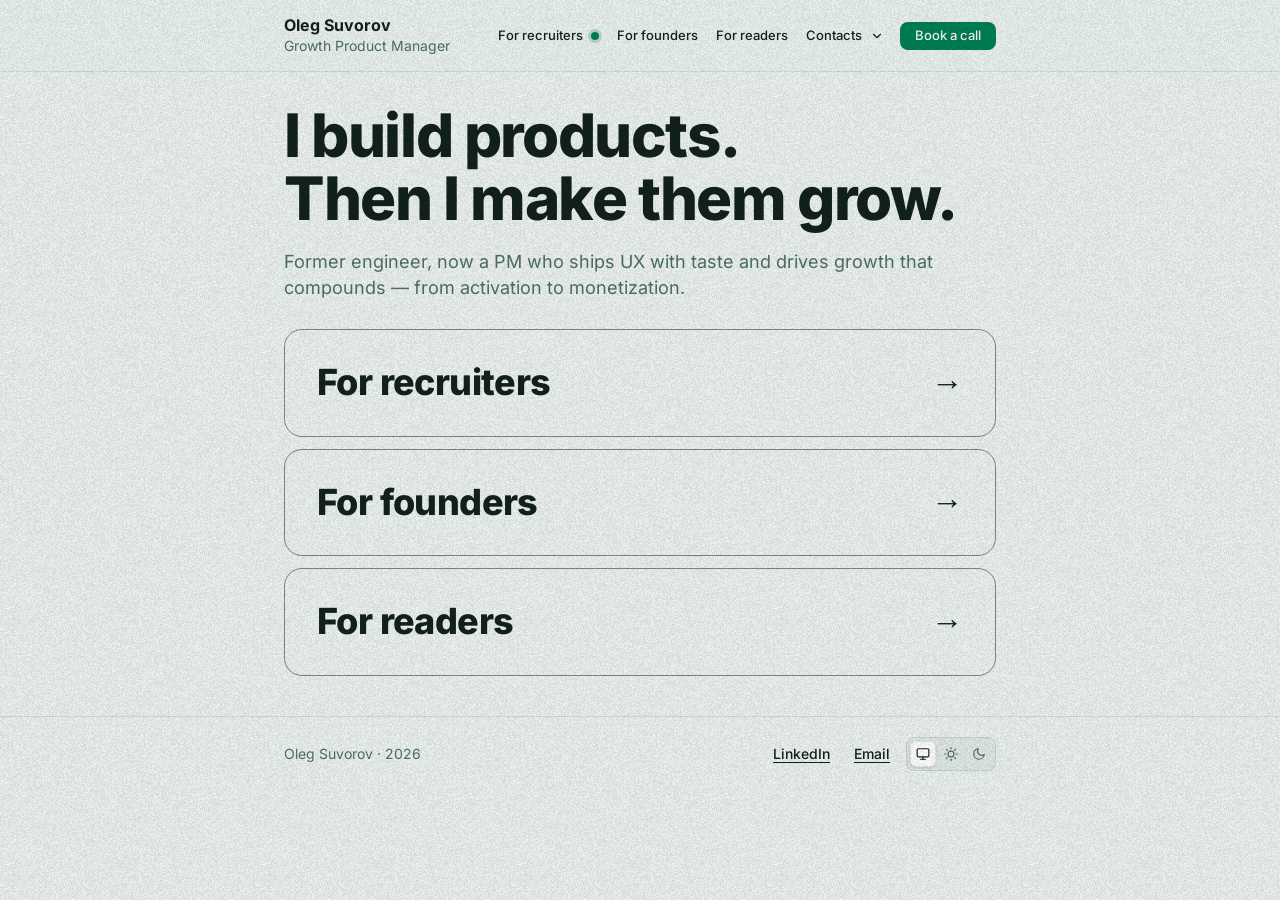
==== index.html @ 4c5d1bc9 "Fit the round 8 style back into the live site's narrow column Header, page, and footer share main's " ====
<!DOCTYPE html>
<html lang="en">

<head>
  <meta charset="UTF-8">
  <meta name="viewport" content="width=device-width, initial-scale=1.0">

  <script>
    (function () {
      try {
        var mode = localStorage.getItem('themeMode') || 'system';
        var light = window.matchMedia('(prefers-color-scheme: light)').matches;
        var resolved = mode === 'system' ? (light ? 'light' : 'dark') : mode;
        var index = mode === 'light' ? 1 : mode === 'dark' ? 2 : 0;
        document.documentElement.setAttribute('data-theme', resolved);
        document.documentElement.style.setProperty('--switch-x', (index * 28) + 'px');
      } catch (e) {}
    })();
  </script>
  <link rel="icon" href="/favicon.ico" sizes="16x16 32x32 48x48">
  <link rel="apple-touch-icon" href="/apple-touch-icon.png">
  <meta name="description"
    content="Oleg Suvorov — Growth Product Manager. I build products, then I make them grow — UX with taste and growth systems that compound, specializing in activation.">
  <title>Oleg Suvorov — Growth Product Manager</title>
  <meta property="og:title" content="Oleg Suvorov — Growth Product Manager">
  <meta property="og:description" content="I build products. Then I make them grow. UX with taste and growth systems that compound — specializing in activation.">
  <meta property="og:type" content="article">
  <meta property="og:url" content="https://suvorav.com/">
  <link rel="canonical" href="https://suvorav.com/">
  <meta name="twitter:card" content="summary">
  <link rel="stylesheet" href="/styles.css?v=round8-column">
  <style>
    .theme-switcher {
      display: inline-flex;
      align-items: center;
      background: var(--muted);
      border: 1px solid var(--border);
      border-radius: var(--radius);
      padding: 3px;
      gap: 2px;
      position: relative;
    }

    .theme-indicator {
      position: absolute;
      width: 26px;
      height: 26px;
      border-radius: calc(var(--radius) - 2px);
      background: var(--background);
      border: 1px solid var(--border);
      box-shadow: 0 1px 3px rgba(0, 0, 0, 0.15);
      transition: transform 0.2s cubic-bezier(0.4, 0, 0.2, 1);
      pointer-events: none;
      left: 3px;
    }

    .theme-btn {
      background: none;
      border: none;
      cursor: pointer;
      padding: 0;
      width: 26px;
      height: 26px;
      border-radius: calc(var(--radius) - 2px);
      color: var(--muted-fg);
      display: flex;
      align-items: center;
      justify-content: center;
      transition: color 0.15s;
      position: relative;
      z-index: 1;
    }

    .theme-btn svg {
      width: 13px;
      height: 13px;
      display: block;
    }

    .theme-btn:hover,
    .theme-btn.active {
      color: var(--foreground);
    }

    /* ── Case header ── */
    .case-header {
      padding: 56px 0 8px;
    }

    .back-link {
      display: inline-flex;
      align-items: center;
      gap: 6px;
      font-size: 13px;
      font-weight: 500;
      color: var(--muted-fg);
      text-decoration: none;
      margin-bottom: 32px;
      transition: color 0.15s;
    }

    .back-link:hover {
      color: var(--foreground);
    }

    .back-link svg {
      width: 14px;
      height: 14px;
    }

    .case-company-chip {
      font-size: 11px;
      font-weight: 600;
      letter-spacing: 0.08em;
      text-transform: uppercase;
      color: var(--accent-color);
      margin-bottom: 16px;
    }

    .case-title {
      font-size: 42px;
      font-weight: 600;
      letter-spacing: -0.03em;
      line-height: 1.05;
      margin-bottom: 20px;
    }

    .case-summary {
      font-size: 16px;
      line-height: 1.75;
      color: var(--foreground);
    }

    .case-tags {
      display: flex;
      gap: 6px;
      flex-wrap: wrap;
    }

    .tag {
      display: inline-flex;
      align-items: center;
      font-size: 11px;
      font-weight: 500;
      color: var(--muted-fg);
      background: var(--muted);
      border: 1px solid var(--border);
      padding: 2px 8px;
      border-radius: 4px;
      white-space: nowrap;
    }

    /* ── Case body ── */
    .case-body {
      padding: 0 0 80px;
    }

    .case-section {
      padding: 16px 0;
    }

    .section-label {
      font-size: 11px;
      font-weight: 600;
      letter-spacing: 0.1em;
      text-transform: uppercase;
      color: var(--muted-fg);
      margin-bottom: 20px;
    }

    .case-section h2 {
      font-size: 22px;
      font-weight: 600;
      letter-spacing: -0.02em;
      line-height: 1.3;
      margin-bottom: 16px;
    }

    .case-section p {
      font-size: 16px;
      line-height: 1.75;
      color: var(--foreground);
      margin-bottom: 16px;
    }

    .case-section ul,
    .case-section ol {
      margin: 0 0 16px;
      padding-left: 20px;
    }

    .case-section li {
      font-size: 16px;
      line-height: 1.75;
      color: var(--foreground);
      margin-bottom: 8px;
    }

    .case-section li > ul,
    .case-section li > ol {
      margin: 8px 0 0;
    }

    .case-section p:last-child {
      margin-bottom: 0;
    }

    .case-section p strong {
      color: var(--foreground);
      font-weight: 500;
    }

    .case-section code {
      font-family: ui-monospace, SFMono-Regular, Menlo, monospace;
      font-size: 0.86em;
      background: var(--muted);
      border: 1px solid var(--border);
      border-radius: 4px;
      padding: 1px 5px;
    }

    .callout {
      background: var(--muted);
      border-left: 3px solid var(--accent-color);
      border-radius: 0 var(--radius) var(--radius) 0;
      padding: 16px 20px;
      margin: 24px 0;
      font-size: 15px;
      line-height: 1.65;
      color: var(--foreground);
    }

    .visual-block {
      background: var(--muted);
      border: 1px solid var(--border);
      border-radius: calc(var(--radius) + 4px);
      display: flex;
      align-items: center;
      justify-content: center;
      margin: 28px 0;
      min-height: 220px;
      font-size: 13px;
      color: var(--muted-fg);
      overflow: hidden;
    }

    .visual-block img,
    .visual-block video {
      width: 100%;
      height: auto;
      display: block;
      border-radius: inherit;
    }

    /* Keep captions high-contrast in both page themes. */
    .visual-block video::cue {
      background-color: #000000 !important;
      background-image: linear-gradient(#000000, #000000) !important;
      color: #FFFFFF;
      text-shadow: none;
    }

    /* ── Before/after static comparison ── */
    .compare-static {
      display: grid;
      grid-template-columns: 1fr 1fr;
      gap: 12px;
      margin: 28px 0;
    }

    .compare-static-col {
      display: flex;
      flex-direction: column;
      gap: 8px;
    }

    .compare-label {
      font-size: 11px;
      font-weight: 600;
      letter-spacing: 0.08em;
      text-transform: uppercase;
      color: var(--muted-fg);
    }

    .compare-static-col img {
      width: 100%;
      height: auto;
      display: block;
      border-radius: calc(var(--radius) + 2px);
      border: 1px solid var(--border);
    }

    /* ── Move label — sub-label under a section, styled like .section-label ── */
    .move-label {
      font-size: 11px;
      font-weight: 600;
      letter-spacing: 0.1em;
      text-transform: uppercase;
      color: var(--muted-fg);
      margin-bottom: 16px;
      margin-top: 40px;
    }

    footer {
      padding: 20px 0;
      border-top: 1px solid var(--border);
    }

    footer .container {
      display: flex;
      justify-content: space-between;
      align-items: center;
    }

    .footer-name {
      font-size: 13px;
      color: var(--muted-fg);
    }

    .footer-links {
      display: flex;
      align-items: center;
      gap: 4px;
    }

    .footer-links a {
      font-size: 13px;
      color: var(--muted-fg);
      text-decoration: none;
      height: 28px;
      padding: 0 8px;
      border-radius: calc(var(--radius) - 2px);
      display: inline-flex;
      align-items: center;
      transition: background 0.15s, color 0.15s;
    }

    .footer-links a:hover {
      background: var(--accent);
      color: var(--accent-fg);
    }

    /* ── TOC sidebar ── */
    .toc {
      position: fixed;
      top: 50%;
      transform: translateY(-50%);
      right: calc(50% + 380px + 32px);
      width: 148px;
      display: flex;
      flex-direction: column;
      gap: 0;
    }

    .toc-item {
      font-size: 12px;
      font-weight: 500;
      color: var(--muted-fg);
      text-decoration: none;
      padding: 7px 12px;
      border-left: 2px solid var(--border);
      transition: color 0.2s, border-color 0.2s;
      letter-spacing: 0.02em;
      line-height: 1.3;
    }

    .toc-item:hover {
      color: var(--foreground);
    }

    .toc-item.active {
      color: var(--foreground);
      border-left-color: var(--foreground);
    }

    @media (max-width: 1200px) {
      .toc {
        display: none;
      }
    }

    html {
      scroll-behavior: smooth;
      scroll-padding-top: 88px;
    }

    /* nested TOC sub-item (Part 1–5 under Approach) */
    .toc-sub {
      padding-left: 24px;
      font-size: 11px;
    }

    @media (max-width: 640px) {
      .case-title {
        font-size: 30px;
      }

      .compare-static {
        grid-template-columns: 1fr;
      }
    }

    /* ── Lightbox ── */
    #lightbox {
      position: fixed;
      inset: 0;
      background: rgba(0, 0, 0, 0.88);
      display: flex;
      align-items: center;
      justify-content: center;
      z-index: 1000;
      opacity: 0;
      pointer-events: none;
      transition: opacity 0.2s;
      cursor: zoom-out;
    }

    #lightbox.open {
      opacity: 1;
      pointer-events: all;
    }

    #lightbox img {
      max-width: 95vw;
      max-height: 95vh;
      object-fit: contain;
      border-radius: var(--radius);
      box-shadow: 0 24px 80px rgba(0, 0, 0, 0.6);
    }

    .visual-block img,
    .compare-static-col img {
      cursor: zoom-in;
    }

    .fw-table { width: 100%; border-collapse: collapse; margin: 20px 0; font-size: 14px; line-height: 1.6; }
    .fw-table th, .fw-table td { text-align: left; vertical-align: top; padding: 10px 12px; border-bottom: 1px solid var(--border); }
    .fw-table th { font-size: 11px; font-weight: 600; letter-spacing: 0.08em; text-transform: uppercase; color: var(--muted-fg); }
    .fw-table td:first-child { font-weight: 600; white-space: nowrap; }
    /* ── Articles list ── */
    .article-list { list-style: none; margin: 8px 0 0; padding: 0; border-top: 1px solid var(--border); }
    .article-list li { border-bottom: 1px solid var(--border); }
    .article-list a { display: block; padding: 28px 0; text-decoration: none; color: var(--foreground); }
    .article-list h2 { font-size: 24px; font-weight: 600; letter-spacing: -0.02em; line-height: 1.25; margin: 0 0 8px; }
    .article-list p { font-size: 16px; line-height: 1.6; color: var(--muted-fg); margin: 0; }
    .article-list a:hover h2 { text-decoration: underline; text-underline-offset: 4px; }
  </style>
</head>

<body>

  <header class="site-header">
    <div class="site-header-inner">
      <a href="/" class="nav-brand">
        <span class="nav-name">Oleg Suvorov</span>
        <span class="nav-sub">Growth Product Manager</span>
      </a>
      <div class="header-actions">
        <nav class="site-nav" id="site-nav" aria-label="Primary">
          <ul class="nav-links">
          <li class="nav-recruiters"><a href="/for-recruiters/">For recruiters<span class="status-dot"><span class="status-tooltip">Open to Job Opportunities</span></span></a></li>
          <li><a href="/for-founders/">For founders</a></li>
          <li><a href="/articles/">For readers</a></li>
        <li class="nav-contact">
          <button class="nav-contact-trigger" type="button" aria-expanded="false" aria-haspopup="true">
            Contacts
            <svg class="chevron" viewBox="0 0 24 24" fill="none" stroke="currentColor" stroke-width="2" stroke-linecap="round" stroke-linejoin="round" aria-hidden="true">
              <polyline points="6 9 12 15 18 9" />
            </svg>
          </button>
          <div class="nav-contact-menu">
            <button class="copy-email" data-email="olegsuvorav@gmail.com" aria-label="Copy email address">
              <span class="copy-email-label">Copy olegsuvorav@gmail.com</span>
              <svg class="copy-icon" viewBox="0 0 24 24" fill="none" stroke="currentColor" stroke-width="2" stroke-linecap="round" stroke-linejoin="round" aria-hidden="true">
                <rect x="9" y="9" width="13" height="13" rx="2" ry="2" />
                <path d="M5 15H4a2 2 0 0 1-2-2V4a2 2 0 0 1 2-2h9a2 2 0 0 1 2 2v1" />
              </svg>
              <svg class="check-icon" viewBox="0 0 24 24" fill="none" stroke="currentColor" stroke-width="2.5" stroke-linecap="round" stroke-linejoin="round" aria-hidden="true">
                <polyline points="20 6 9 17 4 12" />
              </svg>
            </button>
            <a href="https://linkedin.com/in/ohsuvorav" target="_blank" rel="noopener">
              Open LinkedIn profile
              <svg viewBox="0 0 24 24" fill="none" stroke="currentColor" stroke-width="2" stroke-linecap="round" stroke-linejoin="round" aria-hidden="true">
                <line x1="7" y1="17" x2="17" y2="7" />
                <polyline points="7 7 17 7 17 17" />
              </svg>
            </a>
          </div>
        </li>
          </ul>
        </nav>
        <a href="https://calendar.notion.so/meet/ohsuvorav/product-growth" class="nav-cta" target="_blank" rel="noopener">Book a call</a>
        <button class="nav-burger" type="button" aria-label="Menu" aria-expanded="false" aria-controls="site-nav">Menu</button>
      </div>
    </div>
  </header>

  <main class="home">
    <div class="home-inner">
      <h1>I build products.<br>Then I make them grow.</h1>
      <p class="hero-bio">Former engineer, now a PM who ships UX with taste and drives growth that compounds — from activation to monetization.</p>
      <div class="cards">
        <a class="card" href="/for-recruiters/">
          <span class="title">For recruiters</span>
          <span class="arrow" aria-hidden="true">→</span>
        </a>
        <a class="card" href="/for-founders/">
          <span class="title">For founders</span>
          <span class="arrow" aria-hidden="true">→</span>
        </a>
        <a class="card" href="/articles/">
          <span class="title">For readers</span>
          <span class="arrow" aria-hidden="true">→</span>
        </a>
      </div>
    </div>
  </main>

  <div id="lightbox">
    <img id="lightbox-img" src="" alt="">
  </div>

  <footer>
    <div class="container">
      <span class="footer-name">Oleg Suvorov · 2026</span>
      <div class="footer-links">
        <a href="https://linkedin.com/in/ohsuvorav">LinkedIn</a>
        <a href="mailto:olegsuvorav@gmail.com">Email</a>
        <div class="theme-switcher">
          <span class="theme-indicator" id="themeIndicator"></span>
          <button class="theme-btn" data-mode="system" aria-label="System theme">
            <svg viewBox="0 0 24 24" fill="none" stroke="currentColor" stroke-width="2" stroke-linecap="round"
              stroke-linejoin="round">
              <rect x="2" y="3" width="20" height="14" rx="2" />
              <line x1="8" y1="21" x2="16" y2="21" />
              <line x1="12" y1="17" x2="12" y2="21" />
            </svg>
          </button>
          <button class="theme-btn" data-mode="light" aria-label="Light theme">
            <svg viewBox="0 0 24 24" fill="none" stroke="currentColor" stroke-width="2" stroke-linecap="round"
              stroke-linejoin="round">
              <circle cx="12" cy="12" r="5" />
              <line x1="12" y1="1" x2="12" y2="3" />
              <line x1="12" y1="21" x2="12" y2="23" />
              <line x1="4.22" y1="4.22" x2="5.64" y2="5.64" />
              <line x1="18.36" y1="18.36" x2="19.78" y2="19.78" />
              <line x1="1" y1="12" x2="3" y2="12" />
              <line x1="21" y1="12" x2="23" y2="12" />
              <line x1="4.22" y1="19.78" x2="5.64" y2="18.36" />
              <line x1="18.36" y1="5.64" x2="19.78" y2="4.22" />
            </svg>
          </button>
          <button class="theme-btn" data-mode="dark" aria-label="Dark theme">
            <svg viewBox="0 0 24 24" fill="none" stroke="currentColor" stroke-width="2" stroke-linecap="round"
              stroke-linejoin="round">
              <path d="M21 12.79A9 9 0 1 1 11.21 3 7 7 0 0 0 21 12.79z" />
            </svg>
          </button>
        </div>
      </div>
    </div>
  </footer>

  <div id="cv-modal" class="cv-modal" aria-hidden="true">
    <div class="cv-modal-box" role="dialog" aria-modal="true" aria-labelledby="cv-modal-title">
      <button type="button" class="cv-modal-close" aria-label="Close">&times;</button>
      <h2 id="cv-modal-title">Download CV</h2>
      <p class="cv-modal-sub" id="cv-modal-sub">Work email only — filters out gmail/outlook/etc.</p>
      <form id="cv-modal-form">
        <input type="email" id="cv-modal-email" placeholder="you@company.com" required autocomplete="email">
        <button type="submit" class="cv-modal-submit" id="cv-modal-send-btn" disabled>Send code</button>
      </form>
      <form id="cv-modal-code-form" hidden>
        <input type="text" id="cv-modal-code" placeholder="6-digit code" inputmode="numeric" pattern="[0-9]*" maxlength="6" autocomplete="one-time-code" required>
        <button type="submit" class="cv-modal-submit" id="cv-modal-verify-btn" disabled>Verify & Download</button>
        <div class="cv-modal-code-actions">
          <button type="button" class="cv-modal-link" id="cv-modal-resend">Resend code</button>
          <button type="button" class="cv-modal-link" id="cv-modal-edit-email">Use a different email</button>
        </div>
      </form>
      <p class="cv-modal-error" id="cv-modal-error" hidden></p>
      <p class="cv-modal-success" id="cv-modal-success" hidden>Thanks — your download should start automatically.</p>
    </div>
  </div>

  <script src="/site.js?v=round8-column"></script>
  <script>
    // TOC scroll highlight
    const tocItems = document.querySelectorAll('.toc-item');
    const sections = document.querySelectorAll('.case-section[id], .move-label[id]');

    const tocObserver = new IntersectionObserver((entries) => {
      entries.forEach(entry => {
        if (entry.isIntersecting) {
          tocItems.forEach(item => {
            item.classList.toggle('active', item.getAttribute('href') === `#${entry.target.id}`);
          });
        }
      });
    }, { rootMargin: '-20% 0px -60% 0px' });

    sections.forEach(s => tocObserver.observe(s));

    // Lightbox
    const lightbox = document.getElementById('lightbox');
    const lightboxImg = document.getElementById('lightbox-img');

    document.querySelectorAll('.visual-block img, .compare-static-col img').forEach(img => {
      img.addEventListener('click', () => {
        lightboxImg.src = img.src;
        lightboxImg.alt = img.alt;
        lightbox.classList.add('open');
      });
    });

    lightbox.addEventListener('click', () => lightbox.classList.remove('open'));
    document.addEventListener('keydown', e => {
      if (e.key === 'Escape') lightbox.classList.remove('open');
    });
  </script>

</body>

</html>
---- styles.css ----
/* Round 8 brand. Inter from @fontsource-variable/inter, Geist Mono from the geist package. */
@font-face {
  font-family: Inter;
  font-style: normal;
  font-weight: 100 900;
  font-display: swap;
  src: url("/fonts/inter-latin-ext-wght-normal.woff2") format("woff2");
  unicode-range: U+0100-02BA, U+02BD-02C5, U+02C7-02CC, U+02CE-02D7, U+02DD-02FF, U+0304, U+0308, U+0329, U+1D00-1DBF, U+1E00-1E9F, U+1EF2-1EFF, U+2020, U+20A0-20AB, U+20AD-20C0, U+2113, U+2C60-2C7F, U+A720-A7FF;
}

@font-face {
  font-family: Inter;
  font-style: normal;
  font-weight: 100 900;
  font-display: swap;
  src: url("/fonts/inter-latin-wght-normal.woff2") format("woff2");
  unicode-range: U+0000-00FF, U+0131, U+0152-0153, U+02BB-02BC, U+02C6, U+02DA, U+02DC, U+0304, U+0308, U+0329, U+2000-206F, U+20AC, U+2122, U+2191, U+2193, U+2212, U+2215, U+FEFF, U+FFFD;
}

@font-face {
  font-family: "Geist Mono";
  font-style: normal;
  font-weight: 100 900;
  font-display: swap;
  src: url("/fonts/GeistMono-Variable.woff2") format("woff2");
}

:root {
  color-scheme: light;
  --ink: #12211C;
  --paper: #ECF3F1;
  --paper2: #F7FAF9;
  --green: #008055;
  --green-text: #007A50;
  --deep: #154736;
  --mint: #4CBF95;
  --off: #F5F8F7;
  --muted-brand: #4E7064;
  --background: var(--paper);
  --foreground: var(--ink);
  --muted: var(--paper2);
  --muted-fg: var(--muted-brand);
  --border: rgba(18, 33, 28, .10);
  --input: rgba(18, 33, 28, .28);
  --primary: var(--green);
  --primary-fg: var(--off);
  --accent: #F0F5F3;
  --accent-fg: var(--ink);
  --accent-color: var(--green-text);
  /* Same small corner radius as the live site (0.5rem). Buttons stay rectangular. */
  --radius: 0.5rem;
  --column: 760px;
  --focus: var(--green-text);
  --hair: rgba(18, 33, 28, .10);
  --nav-bg: rgba(236, 243, 241, .86);
  --nav-solid: #ECF3F1;
  --footer-fg: var(--muted-brand);
  --link: var(--ink);
  --card-border: rgba(18, 33, 28, .50);
  --card-fill: #154736;
  --card-fill-fg: #ECF3F1;
  --card-shadow: 0 16px 36px rgba(18, 33, 28, .16);
  --grain-mode: multiply;
  --grain-opacity: .11;
  --dropdown-bg: #FFFFFF;
  --dropdown-border: rgba(18, 33, 28, .12);
  --dropdown-hover: #F0F5F3;
  --dropdown-fg: var(--ink);
  --dropdown-muted: var(--muted-brand);
  --switch-track: #E0EAE6;
  --switch-thumb: #FFFFFF;
  --switch-icon: var(--muted-brand);
  --switch-icon-on: var(--ink);
  --menu-border: rgba(18, 33, 28, .50);
  --cta-lip: #154736;
}

[data-theme="dark"] {
  color-scheme: dark;
  --background: var(--ink);
  --foreground: var(--paper);
  --muted: #1C332C;
  --muted-fg: #C0C9C6;
  --border: rgba(236, 243, 241, .10);
  --input: rgba(236, 243, 241, .28);
  --primary: var(--mint);
  --primary-fg: var(--ink);
  --accent: #243832;
  --accent-fg: var(--paper);
  --accent-color: var(--mint);
  --focus: var(--mint);
  --hair: rgba(236, 243, 241, .10);
  --nav-bg: rgba(18, 33, 28, .86);
  --nav-solid: #12211C;
  --footer-fg: #C0C9C6;
  --link: var(--paper);
  --card-border: rgba(236, 243, 241, .45);
  --card-fill: #243832;
  --card-fill-fg: #ECF3F1;
  --card-shadow: 0 16px 36px rgba(0, 0, 0, .45);
  --grain-mode: overlay;
  --grain-opacity: .18;
  --dropdown-bg: #1C332C;
  --dropdown-border: rgba(236, 243, 241, .12);
  --dropdown-hover: #243832;
  --dropdown-fg: var(--paper);
  --dropdown-muted: #C0C9C6;
  --switch-track: #1C332C;
  --switch-thumb: #243832;
  --switch-icon: #C0C9C6;
  --switch-icon-on: var(--paper);
  --menu-border: rgba(236, 243, 241, .45);
  --cta-lip: #2E7A5C;
}

* {
  margin: 0;
  padding: 0;
  box-sizing: border-box;
}

html,
body {
  background: var(--background);
  color: var(--foreground);
}

body {
  font-family: Inter, sans-serif;
  -webkit-font-smoothing: antialiased;
  line-height: 1.6;
  min-height: 0;
  display: flex;
  flex-direction: column;
}

/* Footer follows the content. Short pages do not stretch a gap under the hero. */
main {
  flex: 0 0 auto;
}

body::before {
  content: "";
  position: fixed;
  inset: 0;
  pointer-events: none;
  z-index: 300;
  background-image: url("/img/grain.png");
  background-repeat: repeat;
  opacity: var(--grain-opacity);
  mix-blend-mode: var(--grain-mode);
}

a {
  color: inherit;
}

button {
  font: inherit;
  color: inherit;
  background: none;
  border: 0;
  cursor: pointer;
}

:focus-visible {
  outline: 2px solid var(--focus);
  outline-offset: 3px;
}

::selection {
  background: rgba(0, 128, 85, .22);
  color: var(--foreground);
}

[data-theme="dark"] ::selection {
  background: rgba(76, 191, 149, .28);
}

/* One centered column — the same 760px measure as the live site — for header, page, and footer. */
.container {
  max-width: var(--column);
  margin: 0 auto;
  padding: 0 24px;
}

/* ── Header ── */
.site-header {
  position: sticky;
  top: 0;
  z-index: 100;
  border-bottom: 1px solid var(--hair);
  background: var(--nav-bg);
  backdrop-filter: saturate(160%) blur(10px);
  -webkit-backdrop-filter: saturate(160%) blur(10px);
}

.site-header-inner,
.home-inner {
  width: 100%;
  max-width: var(--column);
  margin: 0 auto;
  padding-left: 24px;
  padding-right: 24px;
}

.site-header-inner {
  padding-top: 16px;
  padding-bottom: 16px;
}

.site-header-inner {
  display: flex;
  align-items: center;
  justify-content: space-between;
  gap: 16px;
}

.nav-brand {
  text-decoration: none;
  display: flex;
  flex-direction: column;
  gap: 2px;
  flex-shrink: 0;
}

.nav-name {
  display: block;
  font-size: 16px;
  font-weight: 700;
  line-height: 1.2;
  color: var(--foreground);
}

.nav-sub {
  display: block;
  font-size: 14px;
  font-weight: 400;
  line-height: 1.3;
  color: var(--muted-fg);
  white-space: nowrap;
}

.header-actions {
  display: flex;
  align-items: center;
  gap: 8px;
}

.site-nav {
  display: block;
}

.nav-links {
  display: flex;
  align-items: center;
  gap: 2px;
  list-style: none;
}

.nav-links a,
.nav-contact-trigger {
  font-size: 13px;
  font-weight: 500;
  color: var(--foreground);
  text-decoration: none;
  height: 28px;
  padding: 0 8px;
  border-radius: calc(var(--radius) - 2px);
  display: inline-flex;
  align-items: center;
  gap: 8px;
  white-space: nowrap;
  background: transparent;
  border: 0;
  cursor: pointer;
  font-family: inherit;
  line-height: 1.2;
}

.nav-links a:hover,
.nav-contact-trigger:hover,
.nav-contact.open .nav-contact-trigger {
  background: var(--dropdown-hover);
}

.status-dot {
  position: relative;
  width: 8px;
  height: 8px;
  border-radius: 50%;
  background: var(--green);
  box-shadow: 0 0 0 3px rgba(0, 128, 85, .22);
  flex: none;
}

[data-theme="dark"] .status-dot {
  background: var(--mint);
  box-shadow: 0 0 0 3px rgba(76, 191, 149, .22);
}

.status-tooltip {
  position: absolute;
  left: 50%;
  top: calc(100% + 12px);
  transform: translateX(-50%);
  background: var(--foreground);
  color: var(--background);
  font-size: 11px;
  font-weight: 500;
  white-space: nowrap;
  padding: 4px 8px;
  border-radius: 6px;
  pointer-events: none;
  opacity: 0;
  transition: opacity .15s;
  z-index: 5;
}

.nav-recruiters a:hover .status-tooltip,
.status-dot:hover .status-tooltip,
.status-dot.active .status-tooltip {
  opacity: 1;
}

.nav-contact {
  position: relative;
}

.nav-contact-trigger .chevron {
  width: 14px;
  height: 14px;
  display: block;
  transition: transform .15s;
}

.nav-contact.open .nav-contact-trigger .chevron {
  transform: rotate(180deg);
}

.nav-contact-menu {
  position: absolute;
  top: calc(100% + 6px);
  right: 0;
  min-width: 280px;
  background: var(--dropdown-bg);
  border: 1px solid var(--dropdown-border);
  border-radius: 12px;
  box-shadow: 0 8px 24px rgba(18, 33, 28, .12);
  padding: 6px;
  display: none;
  flex-direction: column;
  gap: 2px;
  z-index: 400;
}

[data-theme="dark"] .nav-contact-menu {
  box-shadow: 0 8px 24px rgba(0, 0, 0, .4);
}

.nav-contact.open .nav-contact-menu {
  display: flex;
}

.nav-contact-menu a,
.nav-contact-menu .copy-email {
  font-family: inherit;
  font-size: 14px;
  font-weight: 500;
  color: var(--dropdown-fg);
  background: transparent;
  border: 0;
  text-align: left;
  text-decoration: none;
  cursor: pointer;
  height: auto;
  padding: 10px 12px;
  border-radius: 8px;
  display: flex;
  align-items: center;
  justify-content: space-between;
  gap: 12px;
  width: 100%;
  white-space: normal;
}

.nav-contact-menu a:hover,
.nav-contact-menu .copy-email:hover {
  background: var(--dropdown-hover);
}

.nav-contact-menu svg {
  width: 15px;
  height: 15px;
  flex-shrink: 0;
  color: var(--dropdown-muted);
}

.copy-email .check-icon {
  display: none;
}

.copy-email.copied .copy-icon {
  display: none;
}

.copy-email.copied .check-icon {
  display: block;
  color: var(--accent-color);
}

.copy-email.copied .copy-email-label {
  color: var(--accent-color);
}

.nav-cta {
  display: inline-flex;
  align-items: center;
  justify-content: center;
  background: var(--primary);
  color: var(--primary-fg);
  height: 28px;
  padding: 0 14px;
  border-radius: var(--radius);
  border: 1px solid transparent;
  font-weight: 500;
  font-size: 13px;
  line-height: 1;
  white-space: nowrap;
  text-decoration: none;
}

.nav-cta:hover {
  color: var(--primary-fg);
  opacity: 0.88;
}

.nav-burger {
  display: none;
  align-items: center;
  justify-content: center;
  height: 32px;
  padding: 0 12px;
  border-radius: var(--radius);
  border: 1px solid var(--menu-border);
  background: transparent;
  color: var(--foreground);
  font-family: inherit;
  font-size: 15px;
  font-weight: 600;
  line-height: 1;
  white-space: nowrap;
  cursor: pointer;
}

/* ── Home ── */
.home {
  padding: 32px 0 0;
}

body .home h1 {
  font-size: 60px;
  font-weight: 800;
  letter-spacing: -1.4px;
  line-height: 1.04;
  max-width: 100%;
  margin: 0;
  color: var(--foreground);
}

body .home .hero-bio {
  margin: 20px 0 0;
  font-size: 18px;
  line-height: 1.45;
  color: var(--muted-fg);
  max-width: 720px;
  font-weight: 400;
}

.cards {
  display: grid;
  grid-template-columns: 1fr;
  gap: 12px;
  align-items: stretch;
  margin-top: 28px;
}

.card {
  display: flex;
  align-items: center;
  justify-content: space-between;
  gap: 20px;
  text-align: left;
  text-decoration: none;
  color: inherit;
  background: transparent;
  border: 1px solid var(--card-border);
  border-radius: 18px;
  padding: 32px;
  box-shadow: none;
  min-height: 0;
  transition: background .18s ease, border-color .18s ease, box-shadow .18s ease, color .18s ease;
}

.card .title {
  font-weight: 800;
  letter-spacing: -.6px;
  line-height: 1.15;
  min-width: 0;
  font-size: 36px;
  color: var(--foreground);
  transition: color .18s ease;
}

.card .arrow {
  flex: none;
  font-weight: 500;
  line-height: 1;
  font-size: 32px;
  color: var(--foreground);
  font-family: Inter, sans-serif;
  transition: transform .18s ease, color .18s ease;
}

.card:hover,
.card:focus-visible {
  background: var(--card-fill);
  border-color: var(--card-fill);
  box-shadow: var(--card-shadow);
}

.card:hover .title,
.card:hover .arrow,
.card:focus-visible .title,
.card:focus-visible .arrow {
  color: var(--card-fill-fg);
}

.card:hover .arrow,
.card:focus-visible .arrow {
  transform: translateX(6px);
}

[data-theme="dark"] .card:hover,
[data-theme="dark"] .card:focus-visible {
  border-color: var(--mint);
}

/* ── Footer ── */
body footer {
  margin-top: 40px;
  padding: 20px 0 28px;
  border-top: 1px solid var(--hair);
}

body footer .container {
  display: flex;
  justify-content: space-between;
  align-items: center;
  gap: 16px;
}

body .footer-name {
  font-size: 14px;
  color: var(--footer-fg);
}

body .footer-links {
  display: flex;
  align-items: center;
  gap: 8px;
}

body footer .footer-links a,
body footer .footer-links .copy-email {
  color: var(--link);
  font-weight: 500;
  font-size: 14px;
  text-decoration: underline;
  text-underline-offset: 3px;
  background: none;
  height: auto;
  padding: 6px 8px;
  border-radius: 0;
  border: 0;
  display: inline-flex;
  align-items: center;
  gap: 6px;
  cursor: pointer;
  font-family: inherit;
}

body footer .footer-links a:hover,
body footer .footer-links .copy-email:hover {
  background: none;
  color: var(--link);
}

body footer .footer-links a svg,
body footer .footer-links .copy-email .copy-icon {
  display: none;
}

body footer .footer-links .copy-email.copied .check-icon {
  display: block;
  width: 14px;
  height: 14px;
  color: var(--accent-color);
}

/* ── Theme switcher ── */
body .theme-switcher {
  position: relative;
  display: inline-flex;
  align-items: center;
  background: var(--switch-track);
  border: 1px solid var(--hair);
  border-radius: var(--radius);
  padding: 3px;
  gap: 2px;
}

body .theme-indicator {
  position: absolute;
  width: 26px;
  height: 26px;
  border-radius: calc(var(--radius) - 2px);
  background: var(--switch-thumb);
  border: 1px solid var(--hair);
  box-shadow: 0 1px 3px rgba(18, 33, 28, .12);
  pointer-events: none;
  left: 3px;
  transition: transform .2s;
  transform: translateX(var(--switch-x, 0px));
}

body .theme-btn {
  position: relative;
  z-index: 1;
  width: 26px;
  height: 26px;
  padding: 0;
  border-radius: calc(var(--radius) - 2px);
  border: 0;
  background: none;
  color: var(--switch-icon);
  display: inline-flex;
  align-items: center;
  justify-content: center;
  cursor: pointer;
}

body .theme-btn:hover,
body .theme-btn.active,
body .theme-btn[aria-pressed="true"] {
  color: var(--switch-icon-on);
  background: none;
}

body .theme-btn svg {
  width: 14px;
  height: 14px;
  display: block;
}

/* ── Shared label + long-form type ── */
body .section-label,
body .hero-role,
body .case-company-chip,
body .move-label,
body .compare-label,
body .case-preview-company,
body .ctx-year,
body .fw-table th,
body .tag,
body .slider-labels span,
body .notes-label,
body .filter-bar-label,
body code {
  font-family: "Geist Mono", ui-monospace, SFMono-Regular, Menlo, monospace;
}

body .case-company-chip,
body .hero-role {
  color: var(--accent-color);
}

body .rec-hero h1,
body .case-title,
body main.policy h1 {
  font-weight: 800;
  letter-spacing: -0.03em;
  line-height: 1.08;
  color: var(--foreground);
}

body .case-title,
body .rec-hero h1 {
  font-size: 44px;
}

body .section-heading,
body .case-section h2,
body .article-list h2,
body .notes-year .t {
  font-weight: 700;
  letter-spacing: -0.02em;
}

body .btn-primary,
body .cv-modal-submit {
  background: var(--primary);
  color: var(--primary-fg);
  border-radius: var(--radius);
  box-shadow: none;
  font-weight: 500;
}

body .cv-modal-submit {
  border: 1px solid var(--foreground);
}

body .btn-primary:hover,
body .cv-modal-submit:hover {
  opacity: 0.88;
  filter: none;
}

body .btn-outline,
body .rec-link {
  border: 1px solid var(--card-border);
  background: transparent;
  color: var(--foreground);
  border-radius: var(--radius);
  font-weight: 500;
}

body .btn-outline:hover,
body .rec-link:hover {
  background: var(--accent);
  color: var(--foreground);
}

body .rec-link svg {
  color: var(--foreground);
}

body main.policy {
  max-width: var(--column);
  margin: 0 auto;
  padding: 64px 24px 80px;
  line-height: 1.65;
}

body main.policy a {
  color: var(--accent-color);
  text-underline-offset: 3px;
}

body main.policy h1 {
  font-size: 40px;
  margin-bottom: 8px;
}

body main.policy h2 {
  margin-top: 32px;
  font-size: 22px;
  font-weight: 700;
  letter-spacing: -0.02em;
}

body #cv-modal-email:focus,
body #cv-modal-email:focus-visible,
body #cv-modal-code:focus,
body #cv-modal-code:focus-visible {
  outline: 2px solid var(--focus);
  outline-offset: 2px;
  border-color: var(--focus);
}

/* ── CV download gate modal ── */
.cv-modal {
  position: fixed;
  inset: 0;
  background: rgba(18, 33, 28, .62);
  display: flex;
  align-items: center;
  justify-content: center;
  z-index: 1000;
  opacity: 0;
  pointer-events: none;
  transition: opacity .2s;
  padding: 1rem;
}

.cv-modal.open {
  opacity: 1;
  pointer-events: all;
}

.cv-modal-box {
  position: relative;
  width: 100%;
  max-width: 380px;
  background: var(--background);
  border: 1px solid var(--border);
  border-radius: 16px;
  padding: 1.75rem;
  box-shadow: 0 24px 80px rgba(18, 33, 28, .28);
  transform: translateY(8px);
  transition: transform .2s;
}

.cv-modal.open .cv-modal-box {
  transform: translateY(0);
}

.cv-modal-close {
  position: absolute;
  top: .75rem;
  right: .75rem;
  background: none;
  border: none;
  color: var(--muted-fg);
  font-size: 1.25rem;
  line-height: 1;
  cursor: pointer;
  padding: .25rem;
}

.cv-modal-close:hover {
  color: var(--foreground);
}

.cv-modal-box h2 {
  font-size: 1.1rem;
  margin-bottom: .35rem;
}

.cv-modal-sub {
  color: var(--muted-fg);
  font-size: .85rem;
  margin-bottom: 1.1rem;
}

#cv-modal-form,
#cv-modal-code-form {
  display: flex;
  flex-direction: column;
  gap: .6rem;
}

#cv-modal-form[hidden],
#cv-modal-code-form[hidden] {
  display: none;
}

#cv-modal-email,
#cv-modal-code {
  width: 100%;
  padding: .6rem .75rem;
  border: 1px solid var(--input);
  border-radius: 10px;
  background: var(--background);
  color: var(--foreground);
  font-size: .9rem;
  font-family: inherit;
}

#cv-modal-code {
  letter-spacing: .3em;
  text-align: center;
  font-variant-numeric: tabular-nums;
}

.cv-modal-code-actions {
  display: flex;
  justify-content: space-between;
  gap: .75rem;
}

.cv-modal-link {
  background: none;
  border: none;
  padding: 0;
  color: var(--muted-fg);
  font-size: .8rem;
  text-decoration: underline;
  text-underline-offset: 2px;
  cursor: pointer;
  font-family: inherit;
}

.cv-modal-link:hover {
  color: var(--foreground);
}

.cv-modal-link:disabled {
  opacity: .5;
  cursor: default;
  text-decoration: none;
}

.cv-modal-submit {
  padding: .6rem .75rem;
  font-size: .9rem;
  cursor: pointer;
}

.cv-modal-submit:disabled {
  opacity: .5;
  cursor: default;
  filter: none;
}

.cv-modal-error,
.cv-modal-success {
  font-size: .85rem;
  margin-top: .75rem;
}

.cv-modal-error {
  color: #9F2D2D;
}

[data-theme="dark"] .cv-modal-error {
  color: #F0B4B4;
}

.cv-modal-success {
  color: var(--muted-fg);
}

.cv-modal-error a {
  color: inherit;
  text-decoration: underline;
}

@media (max-width: 759px) {
  .site-header-inner {
    display: grid;
    grid-template-columns: 1fr auto;
    align-items: center;
    column-gap: 12px;
    row-gap: 2px;
    padding-top: 16px;
    padding-bottom: 14px;
  }

  .nav-brand {
    display: contents;
  }

  .nav-name {
    grid-column: 1;
    grid-row: 1;
    align-self: center;
  }

  .header-actions {
    grid-column: 2;
    grid-row: 1;
  }

  .nav-sub {
    grid-column: 1 / -1;
    grid-row: 2;
    margin-top: 2px;
  }

  .nav-burger {
    display: inline-flex;
  }

  .site-nav {
    display: none;
  }

  .site-header.menu-open {
    background: var(--nav-solid);
    backdrop-filter: none;
    -webkit-backdrop-filter: none;
  }

  .site-header.menu-open .site-nav {
    display: block;
    position: absolute;
    left: 0;
    right: 0;
    top: 100%;
    background: var(--nav-solid);
    border-bottom: 1px solid var(--hair);
    padding: 8px 12px 16px;
    z-index: 120;
  }

  .site-header.menu-open .nav-links {
    flex-direction: column;
    align-items: stretch;
    gap: 2px;
  }

  .site-header.menu-open .nav-links a,
  .site-header.menu-open .nav-contact-trigger {
    width: 100%;
    justify-content: flex-start;
    padding: 12px;
    font-size: 16px;
    height: auto;
  }

  .site-header.menu-open .nav-contact {
    margin: 0;
  }

  .site-header.menu-open .nav-contact-trigger {
    justify-content: space-between;
  }

  .site-header.menu-open .nav-contact-menu {
    position: static;
    display: none;
    min-width: 0;
    margin: 0 0 0 12px;
    border: 0;
    box-shadow: none;
    padding: 0;
    background: transparent;
  }

  .site-header.menu-open .nav-contact.open .nav-contact-menu {
    display: flex;
  }

  .home {
    padding-top: 24px;
  }

  body .home h1 {
    font-size: 28px;
    letter-spacing: -.6px;
  }

  body .home .hero-bio {
    font-size: 16px;
    margin-top: 14px;
  }

  .cards {
    grid-template-columns: 1fr;
    gap: 12px;
    margin-top: 22px;
  }

  .card {
    padding: 22px;
  }

  .card .title {
    font-size: 28px;
  }

  .card .arrow {
    font-size: 26px;
  }

  body footer {
    margin-top: 28px;
    padding: 16px 0 24px;
  }

  body footer .container {
    flex-wrap: wrap;
    gap: 12px;
  }

  body .case-title,
  body .rec-hero h1,
  body main.policy h1 {
    font-size: 32px;
  }
}

@media (prefers-reduced-motion: reduce) {
  .card,
  .card .title,
  .card .arrow,
  body .theme-indicator,
  .nav-contact-trigger .chevron,
  .cv-modal,
  .cv-modal-box {
    transition: none;
  }

  .card:hover .arrow,
  .card:focus-visible .arrow {
    transform: none;
  }
}
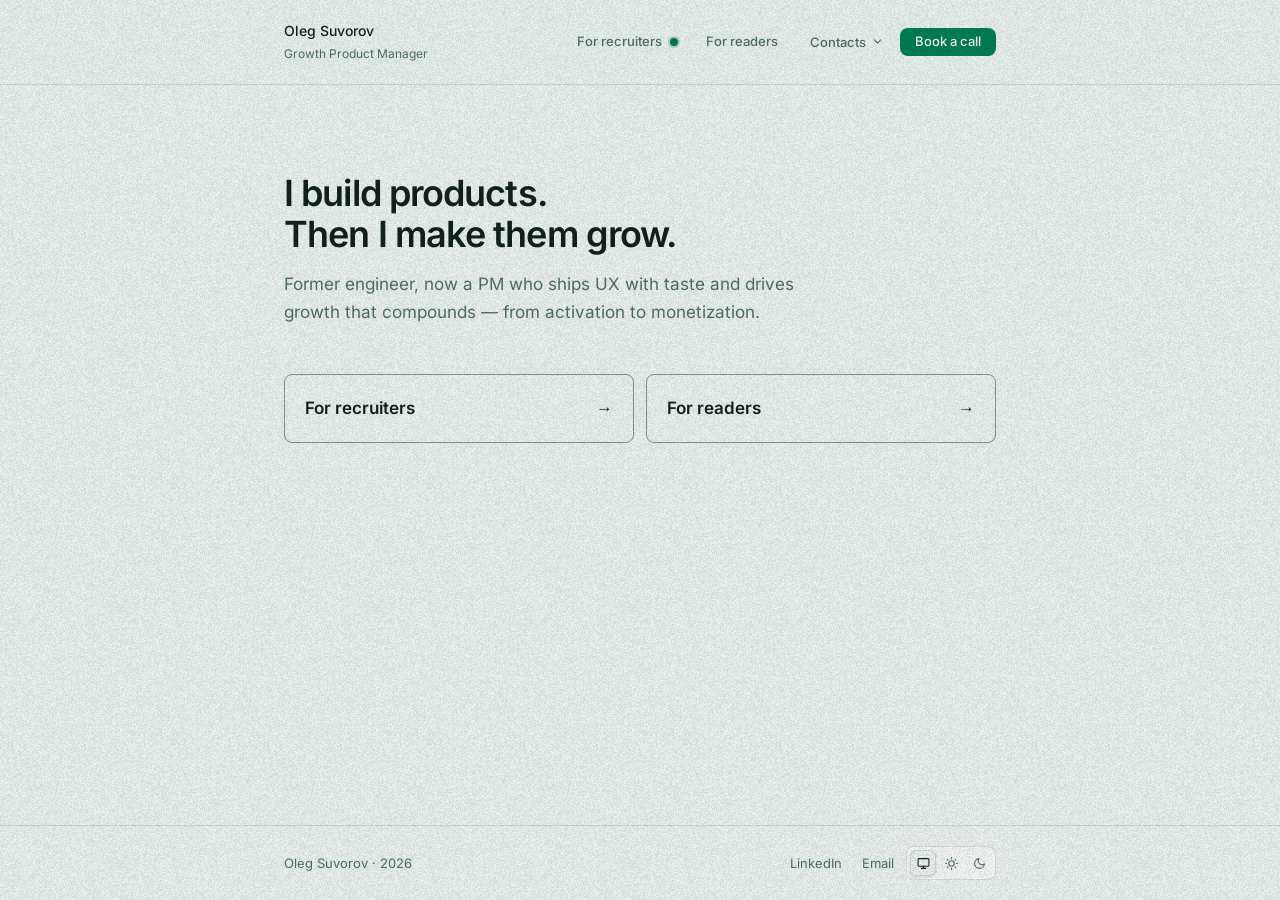
==== commit 5ed710e6: "Restyle with paper tokens and outlined cards Keep the live layout, footer, and button geometry. Self" ====
--- a/index.html
+++ b/index.html
@@ -4,19 +4,6 @@
 <head>
   <meta charset="UTF-8">
   <meta name="viewport" content="width=device-width, initial-scale=1.0">
-
-  <script>
-    (function () {
-      try {
-        var mode = localStorage.getItem('themeMode') || 'system';
-        var light = window.matchMedia('(prefers-color-scheme: light)').matches;
-        var resolved = mode === 'system' ? (light ? 'light' : 'dark') : mode;
-        var index = mode === 'light' ? 1 : mode === 'dark' ? 2 : 0;
-        document.documentElement.setAttribute('data-theme', resolved);
-        document.documentElement.style.setProperty('--switch-x', (index * 28) + 'px');
-      } catch (e) {}
-    })();
-  </script>
   <link rel="icon" href="/favicon.ico" sizes="16x16 32x32 48x48">
   <link rel="apple-touch-icon" href="/apple-touch-icon.png">
   <meta name="description"
@@ -28,7 +15,7 @@
   <meta property="og:url" content="https://suvorav.com/">
   <link rel="canonical" href="https://suvorav.com/">
   <meta name="twitter:card" content="summary">
-  <link rel="stylesheet" href="/styles.css?v=round8-column">
+  <link rel="stylesheet" href="/styles.css?v=round8-styles">
   <style>
     .theme-switcher {
       display: inline-flex;
@@ -437,6 +424,17 @@
     .fw-table th, .fw-table td { text-align: left; vertical-align: top; padding: 10px 12px; border-bottom: 1px solid var(--border); }
     .fw-table th { font-size: 11px; font-weight: 600; letter-spacing: 0.08em; text-transform: uppercase; color: var(--muted-fg); }
     .fw-table td:first-child { font-weight: 600; white-space: nowrap; }
+    /* ── Home: short fork ── */
+    .home { padding: 88px 0 120px; }
+    .home h1 { font-size: 36px; font-weight: 600; letter-spacing: -0.025em; line-height: 1.15; margin: 0 0 16px; }
+    .home .hero-bio { font-size: 17px; line-height: 1.6; color: var(--muted-fg); max-width: 520px; margin: 0 0 48px; }
+    .options { list-style: none; margin: 0; padding: 0; display: grid; grid-template-columns: 1fr 1fr; gap: 12px; }
+    .options a { display: flex; flex-direction: column; gap: 6px; height: 100%; padding: 20px; border-radius: var(--radius); background: var(--accent); text-decoration: none; color: var(--foreground); transition: background .15s; }
+    .options a:hover { background: color-mix(in srgb, var(--accent) 100%, var(--foreground) 8%); }
+    .opt-title { display: flex; justify-content: space-between; font-size: 17px; font-weight: 600; }
+    .opt-arrow { color: var(--muted-fg); }
+    .opt-desc { font-size: 15px; line-height: 1.5; color: var(--muted-fg); }
+    @media (max-width: 640px) { .home { padding: 48px 0 80px; } .home h1 { font-size: 28px; } .options { grid-template-columns: 1fr; } }
     /* ── Articles list ── */
     .article-list { list-style: none; margin: 8px 0 0; padding: 0; border-top: 1px solid var(--border); }
     .article-list li { border-bottom: 1px solid var(--border); }
@@ -449,70 +447,79 @@
 
 <body>
 
-  <header class="site-header">
-    <div class="site-header-inner">
+  <nav>
+    <div class="container">
       <a href="/" class="nav-brand">
-        <span class="nav-name">Oleg Suvorov</span>
+        <span class="nav-name-row">
+          <span class="nav-name">Oleg Suvorov</span>
+        </span>
         <span class="nav-sub">Growth Product Manager</span>
       </a>
-      <div class="header-actions">
-        <nav class="site-nav" id="site-nav" aria-label="Primary">
-          <ul class="nav-links">
-          <li class="nav-recruiters"><a href="/for-recruiters/">For recruiters<span class="status-dot"><span class="status-tooltip">Open to Job Opportunities</span></span></a></li>
-          <li><a href="/for-founders/">For founders</a></li>
-          <li><a href="/articles/">For readers</a></li>
+      <button class="nav-burger" aria-label="Toggle menu" aria-expanded="false">
+        <svg class="icon-open" viewBox="0 0 24 24" fill="none" stroke="currentColor" stroke-width="2" stroke-linecap="round">
+          <line x1="4" y1="7" x2="20" y2="7" />
+          <line x1="4" y1="12" x2="20" y2="12" />
+          <line x1="4" y1="17" x2="20" y2="17" />
+        </svg>
+        <svg class="icon-close" viewBox="0 0 24 24" fill="none" stroke="currentColor" stroke-width="2" stroke-linecap="round">
+          <line x1="6" y1="6" x2="18" y2="18" />
+          <line x1="18" y1="6" x2="6" y2="18" />
+        </svg>
+      </button>
+      <ul class="nav-links">
+        <li class="nav-recruiters"><a href="/for-recruiters/">For recruiters<span class="status-dot"><span class="status-tooltip">Open to Job Opportunities</span></span></a></li>
+        <li><a href="/articles/">For readers</a></li>
         <li class="nav-contact">
-          <button class="nav-contact-trigger" type="button" aria-expanded="false" aria-haspopup="true">
+          <button class="nav-contact-trigger" aria-expanded="false" aria-haspopup="true">
             Contacts
-            <svg class="chevron" viewBox="0 0 24 24" fill="none" stroke="currentColor" stroke-width="2" stroke-linecap="round" stroke-linejoin="round" aria-hidden="true">
+            <svg class="chevron" viewBox="0 0 24 24" fill="none" stroke="currentColor" stroke-width="2" stroke-linecap="round" stroke-linejoin="round">
               <polyline points="6 9 12 15 18 9" />
             </svg>
           </button>
           <div class="nav-contact-menu">
             <button class="copy-email" data-email="olegsuvorav@gmail.com" aria-label="Copy email address">
               <span class="copy-email-label">Copy olegsuvorav@gmail.com</span>
-              <svg class="copy-icon" viewBox="0 0 24 24" fill="none" stroke="currentColor" stroke-width="2" stroke-linecap="round" stroke-linejoin="round" aria-hidden="true">
+              <svg class="copy-icon" viewBox="0 0 24 24" fill="none" stroke="currentColor" stroke-width="2" stroke-linecap="round" stroke-linejoin="round">
                 <rect x="9" y="9" width="13" height="13" rx="2" ry="2" />
                 <path d="M5 15H4a2 2 0 0 1-2-2V4a2 2 0 0 1 2-2h9a2 2 0 0 1 2 2v1" />
               </svg>
-              <svg class="check-icon" viewBox="0 0 24 24" fill="none" stroke="currentColor" stroke-width="2.5" stroke-linecap="round" stroke-linejoin="round" aria-hidden="true">
+              <svg class="check-icon" viewBox="0 0 24 24" fill="none" stroke="currentColor" stroke-width="2.5" stroke-linecap="round" stroke-linejoin="round">
                 <polyline points="20 6 9 17 4 12" />
               </svg>
             </button>
             <a href="https://linkedin.com/in/ohsuvorav" target="_blank" rel="noopener">
               Open LinkedIn profile
-              <svg viewBox="0 0 24 24" fill="none" stroke="currentColor" stroke-width="2" stroke-linecap="round" stroke-linejoin="round" aria-hidden="true">
+              <svg viewBox="0 0 24 24" fill="none" stroke="currentColor" stroke-width="2" stroke-linecap="round" stroke-linejoin="round">
                 <line x1="7" y1="17" x2="17" y2="7" />
                 <polyline points="7 7 17 7 17 17" />
               </svg>
             </a>
           </div>
         </li>
-          </ul>
-        </nav>
-        <a href="https://calendar.notion.so/meet/ohsuvorav/product-growth" class="nav-cta" target="_blank" rel="noopener">Book a call</a>
-        <button class="nav-burger" type="button" aria-label="Menu" aria-expanded="false" aria-controls="site-nav">Menu</button>
-      </div>
+        <li><a href="https://calendar.notion.so/meet/ohsuvorav/product-growth" class="nav-cta" target="_blank" rel="noopener">Book a call</a></li>
+      </ul>
     </div>
-  </header>
-
-  <main class="home">
-    <div class="home-inner">
-      <h1>I build products.<br>Then I make them grow.</h1>
-      <p class="hero-bio">Former engineer, now a PM who ships UX with taste and drives growth that compounds — from activation to monetization.</p>
-      <div class="cards">
-        <a class="card" href="/for-recruiters/">
-          <span class="title">For recruiters</span>
-          <span class="arrow" aria-hidden="true">→</span>
-        </a>
-        <a class="card" href="/for-founders/">
-          <span class="title">For founders</span>
-          <span class="arrow" aria-hidden="true">→</span>
-        </a>
-        <a class="card" href="/articles/">
-          <span class="title">For readers</span>
-          <span class="arrow" aria-hidden="true">→</span>
-        </a>
+  </nav>
+
+  <main>
+    <div class="home">
+      <div class="container">
+        <h1>I build products.<br>Then I make them grow.</h1>
+        <p class="hero-bio">Former engineer, now a PM who ships UX with taste and drives growth that compounds — from activation to monetization.</p>
+        <ul class="options">
+          <li>
+            <a href="/for-recruiters/">
+              <span class="opt-title">For recruiters <span class="opt-arrow" aria-hidden="true">&rarr;</span></span>
+              <span class="opt-desc">Why hire me, how I work, and my career.</span>
+            </a>
+          </li>
+          <li>
+            <a href="/articles/">
+              <span class="opt-title">For readers <span class="opt-arrow" aria-hidden="true">&rarr;</span></span>
+              <span class="opt-desc">Articles on product growth.</span>
+            </a>
+          </li>
+        </ul>
       </div>
     </div>
   </main>
@@ -584,7 +591,7 @@
     </div>
   </div>
 
-  <script src="/site.js?v=round8-column"></script>
+  <script src="/site.js"></script>
   <script>
     // TOC scroll highlight
     const tocItems = document.querySelectorAll('.toc-item');
--- a/styles.css
+++ b/styles.css
@@ -1,4 +1,4 @@
-/* Round 8 brand. Inter from @fontsource-variable/inter, Geist Mono from the geist package. */
+/* Self-hosted Inter (text) and Geist Mono (mono and labels). */
 @font-face {
   font-family: Inter;
   font-style: normal;
@@ -25,195 +25,76 @@
   src: url("/fonts/GeistMono-Variable.woff2") format("woff2");
 }
 
-:root {
-  color-scheme: light;
-  --ink: #12211C;
-  --paper: #ECF3F1;
-  --paper2: #F7FAF9;
-  --green: #008055;
-  --green-text: #007A50;
-  --deep: #154736;
-  --mint: #4CBF95;
-  --off: #F5F8F7;
-  --muted-brand: #4E7064;
-  --background: var(--paper);
-  --foreground: var(--ink);
-  --muted: var(--paper2);
-  --muted-fg: var(--muted-brand);
-  --border: rgba(18, 33, 28, .10);
-  --input: rgba(18, 33, 28, .28);
-  --primary: var(--green);
-  --primary-fg: var(--off);
-  --accent: #F0F5F3;
-  --accent-fg: var(--ink);
-  --accent-color: var(--green-text);
-  /* Same small corner radius as the live site (0.5rem). Buttons stay rectangular. */
-  --radius: 0.5rem;
-  --column: 760px;
-  --focus: var(--green-text);
-  --hair: rgba(18, 33, 28, .10);
-  --nav-bg: rgba(236, 243, 241, .86);
-  --nav-solid: #ECF3F1;
-  --footer-fg: var(--muted-brand);
-  --link: var(--ink);
-  --card-border: rgba(18, 33, 28, .50);
-  --card-fill: #154736;
-  --card-fill-fg: #ECF3F1;
-  --card-shadow: 0 16px 36px rgba(18, 33, 28, .16);
-  --grain-mode: multiply;
-  --grain-opacity: .11;
-  --dropdown-bg: #FFFFFF;
-  --dropdown-border: rgba(18, 33, 28, .12);
-  --dropdown-hover: #F0F5F3;
-  --dropdown-fg: var(--ink);
-  --dropdown-muted: var(--muted-brand);
-  --switch-track: #E0EAE6;
-  --switch-thumb: #FFFFFF;
-  --switch-icon: var(--muted-brand);
-  --switch-icon-on: var(--ink);
-  --menu-border: rgba(18, 33, 28, .50);
-  --cta-lip: #154736;
-}
-
-[data-theme="dark"] {
-  color-scheme: dark;
-  --background: var(--ink);
-  --foreground: var(--paper);
-  --muted: #1C332C;
-  --muted-fg: #C0C9C6;
-  --border: rgba(236, 243, 241, .10);
-  --input: rgba(236, 243, 241, .28);
-  --primary: var(--mint);
-  --primary-fg: var(--ink);
-  --accent: #243832;
-  --accent-fg: var(--paper);
-  --accent-color: var(--mint);
-  --focus: var(--mint);
-  --hair: rgba(236, 243, 241, .10);
-  --nav-bg: rgba(18, 33, 28, .86);
-  --nav-solid: #12211C;
-  --footer-fg: #C0C9C6;
-  --link: var(--paper);
-  --card-border: rgba(236, 243, 241, .45);
-  --card-fill: #243832;
-  --card-fill-fg: #ECF3F1;
-  --card-shadow: 0 16px 36px rgba(0, 0, 0, .45);
-  --grain-mode: overlay;
-  --grain-opacity: .18;
-  --dropdown-bg: #1C332C;
-  --dropdown-border: rgba(236, 243, 241, .12);
-  --dropdown-hover: #243832;
-  --dropdown-fg: var(--paper);
-  --dropdown-muted: #C0C9C6;
-  --switch-track: #1C332C;
-  --switch-thumb: #243832;
-  --switch-icon: #C0C9C6;
-  --switch-icon-on: var(--paper);
-  --menu-border: rgba(236, 243, 241, .45);
-  --cta-lip: #2E7A5C;
-}
-
 * {
   margin: 0;
   padding: 0;
   box-sizing: border-box;
 }
 
-html,
+/* Main's dark theme, with mint accent #4CBF95. */
+:root {
+  color-scheme: dark;
+  --background: hsl(0 0% 3.9%);
+  --foreground: hsl(0 0% 98%);
+  --muted: hsl(0 0% 9%);
+  --muted-fg: hsl(0 0% 68%);
+  --border: hsl(0 0% 14.9%);
+  --input: hsl(0 0% 14.9%);
+  --primary: #15803d;
+  --primary-fg: #ffffff;
+  --accent: hsl(0 0% 14.9%);
+  --accent-fg: hsl(0 0% 98%);
+  --radius: 0.5rem;
+  --accent-color: #4CBF95;
+}
+
+/* Paper and ink. Accent #008055; small text #007A50. */
+[data-theme="light"] {
+  color-scheme: light;
+  --background: #ECF3F1;
+  --foreground: #12211C;
+  --muted: #F7FAF9;
+  --muted-fg: #4E7064;
+  --border: rgba(18, 33, 28, 0.12);
+  --input: rgba(18, 33, 28, 0.28);
+  --primary: #008055;
+  --primary-fg: #ffffff;
+  --accent: #E4EEEA;
+  --accent-fg: #12211C;
+  --accent-color: #007A50;
+}
+
 body {
   background: var(--background);
   color: var(--foreground);
-}
-
-body {
-  font-family: Inter, sans-serif;
+  font-family: 'Inter', -apple-system, sans-serif;
   -webkit-font-smoothing: antialiased;
   line-height: 1.6;
-  min-height: 0;
-  display: flex;
-  flex-direction: column;
-}
-
-/* Footer follows the content. Short pages do not stretch a gap under the hero. */
-main {
-  flex: 0 0 auto;
-}
-
-body::before {
-  content: "";
-  position: fixed;
-  inset: 0;
-  pointer-events: none;
-  z-index: 300;
-  background-image: url("/img/grain.png");
-  background-repeat: repeat;
-  opacity: var(--grain-opacity);
-  mix-blend-mode: var(--grain-mode);
-}
-
-a {
-  color: inherit;
-}
-
-button {
-  font: inherit;
-  color: inherit;
-  background: none;
-  border: 0;
-  cursor: pointer;
-}
-
-:focus-visible {
-  outline: 2px solid var(--focus);
-  outline-offset: 3px;
-}
-
-::selection {
-  background: rgba(0, 128, 85, .22);
-  color: var(--foreground);
-}
-
-[data-theme="dark"] ::selection {
-  background: rgba(76, 191, 149, .28);
-}
-
-/* One centered column — the same 760px measure as the live site — for header, page, and footer. */
+}
+
+/* ── Layout ── */
 .container {
-  max-width: var(--column);
+  max-width: 760px;
   margin: 0 auto;
   padding: 0 24px;
 }
 
-/* ── Header ── */
-.site-header {
+/* ── Nav ── */
+nav {
   position: sticky;
   top: 0;
   z-index: 100;
-  border-bottom: 1px solid var(--hair);
-  background: var(--nav-bg);
-  backdrop-filter: saturate(160%) blur(10px);
-  -webkit-backdrop-filter: saturate(160%) blur(10px);
-}
-
-.site-header-inner,
-.home-inner {
-  width: 100%;
-  max-width: var(--column);
-  margin: 0 auto;
-  padding-left: 24px;
-  padding-right: 24px;
-}
-
-.site-header-inner {
-  padding-top: 16px;
-  padding-bottom: 16px;
-}
-
-.site-header-inner {
-  display: flex;
-  align-items: center;
+  padding: 20px 0;
+  border-bottom: 1px solid var(--border);
+  background: color-mix(in srgb, var(--background) 80%, transparent);
+  backdrop-filter: saturate(180%) blur(10px);
+  -webkit-backdrop-filter: saturate(180%) blur(10px);
+}
+
+nav .container {
+  display: flex;
   justify-content: space-between;
-  gap: 16px;
+  align-items: center;
 }
 
 .nav-brand {
@@ -221,67 +102,12 @@
   display: flex;
   flex-direction: column;
   gap: 2px;
-  flex-shrink: 0;
-}
-
-.nav-name {
-  display: block;
-  font-size: 16px;
-  font-weight: 700;
-  line-height: 1.2;
-  color: var(--foreground);
-}
-
-.nav-sub {
-  display: block;
-  font-size: 14px;
-  font-weight: 400;
-  line-height: 1.3;
-  color: var(--muted-fg);
-  white-space: nowrap;
-}
-
-.header-actions {
-  display: flex;
-  align-items: center;
-  gap: 8px;
-}
-
-.site-nav {
-  display: block;
-}
-
-.nav-links {
-  display: flex;
-  align-items: center;
-  gap: 2px;
-  list-style: none;
-}
-
-.nav-links a,
-.nav-contact-trigger {
-  font-size: 13px;
-  font-weight: 500;
-  color: var(--foreground);
-  text-decoration: none;
-  height: 28px;
-  padding: 0 8px;
-  border-radius: calc(var(--radius) - 2px);
-  display: inline-flex;
-  align-items: center;
-  gap: 8px;
-  white-space: nowrap;
-  background: transparent;
-  border: 0;
-  cursor: pointer;
-  font-family: inherit;
-  line-height: 1.2;
-}
-
-.nav-links a:hover,
-.nav-contact-trigger:hover,
-.nav-contact.open .nav-contact-trigger {
-  background: var(--dropdown-hover);
+}
+
+.nav-name-row {
+  display: flex;
+  align-items: center;
+  gap: 6px;
 }
 
 .status-dot {
@@ -289,21 +115,40 @@
   width: 8px;
   height: 8px;
   border-radius: 50%;
-  background: var(--green);
-  box-shadow: 0 0 0 3px rgba(0, 128, 85, .22);
-  flex: none;
-}
-
-[data-theme="dark"] .status-dot {
-  background: var(--mint);
-  box-shadow: 0 0 0 3px rgba(76, 191, 149, .22);
+  background: var(--accent-color);
+  flex-shrink: 0;
+  cursor: pointer;
+}
+
+.status-dot::after {
+  content: '';
+  position: absolute;
+  inset: -2px;
+  border-radius: 50%;
+  background: var(--accent-color);
+  opacity: 0.25;
+  animation: pulse 2s ease-in-out infinite;
+}
+
+@keyframes pulse {
+
+  0%,
+  100% {
+    transform: scale(1);
+    opacity: 0.25;
+  }
+
+  50% {
+    transform: scale(1.6);
+    opacity: 0;
+  }
 }
 
 .status-tooltip {
   position: absolute;
-  left: 50%;
-  top: calc(100% + 12px);
-  transform: translateX(-50%);
+  left: 14px;
+  top: 50%;
+  transform: translateY(-50%);
   background: var(--foreground);
   color: var(--background);
   font-size: 11px;
@@ -313,25 +158,90 @@
   border-radius: 6px;
   pointer-events: none;
   opacity: 0;
-  transition: opacity .15s;
-  z-index: 5;
-}
-
-.nav-recruiters a:hover .status-tooltip,
-.status-dot:hover .status-tooltip,
+  transition: opacity 0.15s;
+}
+
+.status-dot:hover .status-tooltip {
+  opacity: 1;
+}
+
 .status-dot.active .status-tooltip {
   opacity: 1;
 }
 
+.nav-name {
+  font-size: 14px;
+  font-weight: 500;
+  color: var(--foreground);
+}
+
+.nav-sub {
+  font-size: 12px;
+  color: var(--muted-fg);
+  font-weight: 400;
+}
+
+.nav-links {
+  display: flex;
+  gap: 4px;
+  list-style: none;
+  align-items: center;
+}
+
+/* shadcn ghost button */
+.nav-links a {
+  font-size: 13px;
+  font-weight: 500;
+  color: var(--muted-fg);
+  text-decoration: none;
+  height: 28px;
+  padding: 0 12px;
+  border-radius: calc(var(--radius) - 2px);
+  transition: background 0.15s, color 0.15s;
+  display: inline-flex;
+  align-items: center;
+}
+
+.nav-links a:hover {
+  background: var(--accent);
+  color: var(--accent-fg);
+}
+
+/* ── Contact dropdown ── */
 .nav-contact {
   position: relative;
+  margin-left: 4px;
+}
+
+.nav-contact-trigger {
+  font-family: inherit;
+  font-size: 13px;
+  font-weight: 500;
+  color: var(--muted-fg);
+  background: transparent;
+  border: none;
+  -webkit-appearance: none;
+  appearance: none;
+  cursor: pointer;
+  height: 28px;
+  padding: 0 12px;
+  border-radius: calc(var(--radius) - 2px);
+  display: inline-flex;
+  align-items: center;
+  gap: 5px;
+  transition: background 0.15s, color 0.15s;
+}
+
+.nav-contact-trigger:hover,
+.nav-contact.open .nav-contact-trigger {
+  background: var(--accent);
+  color: var(--accent-fg);
 }
 
 .nav-contact-trigger .chevron {
-  width: 14px;
-  height: 14px;
-  display: block;
-  transition: transform .15s;
+  width: 13px;
+  height: 13px;
+  transition: transform 0.15s;
 }
 
 .nav-contact.open .nav-contact-trigger .chevron {
@@ -342,60 +252,60 @@
   position: absolute;
   top: calc(100% + 6px);
   right: 0;
-  min-width: 280px;
-  background: var(--dropdown-bg);
-  border: 1px solid var(--dropdown-border);
-  border-radius: 12px;
-  box-shadow: 0 8px 24px rgba(18, 33, 28, .12);
+  min-width: 264px;
+  background: var(--background);
+  border: 1px solid var(--border);
+  border-radius: var(--radius);
+  box-shadow: 0 8px 24px rgba(0, 0, 0, 0.12);
   padding: 6px;
   display: none;
   flex-direction: column;
   gap: 2px;
-  z-index: 400;
-}
-
-[data-theme="dark"] .nav-contact-menu {
-  box-shadow: 0 8px 24px rgba(0, 0, 0, .4);
+  z-index: 50;
 }
 
 .nav-contact.open .nav-contact-menu {
   display: flex;
 }
 
+/* rows inside the dropdown (email, linkedin, cv) */
 .nav-contact-menu a,
 .nav-contact-menu .copy-email {
   font-family: inherit;
-  font-size: 14px;
+  font-size: 13px;
   font-weight: 500;
-  color: var(--dropdown-fg);
+  color: var(--foreground);
   background: transparent;
-  border: 0;
+  border: none;
+  -webkit-appearance: none;
+  appearance: none;
   text-align: left;
   text-decoration: none;
   cursor: pointer;
   height: auto;
-  padding: 10px 12px;
-  border-radius: 8px;
+  padding: 9px 10px;
+  border-radius: calc(var(--radius) - 2px);
   display: flex;
   align-items: center;
   justify-content: space-between;
   gap: 12px;
   width: 100%;
-  white-space: normal;
+  transition: background 0.15s;
 }
 
 .nav-contact-menu a:hover,
 .nav-contact-menu .copy-email:hover {
-  background: var(--dropdown-hover);
+  background: var(--accent);
 }
 
 .nav-contact-menu svg {
   width: 15px;
   height: 15px;
   flex-shrink: 0;
-  color: var(--dropdown-muted);
-}
-
+  color: var(--muted-fg);
+}
+
+/* copy-email affordance — icon swaps to a green check on copy */
 .copy-email .check-icon {
   display: none;
 }
@@ -413,383 +323,188 @@
   color: var(--accent-color);
 }
 
-.nav-cta {
+/* primary button (Book a call) — nav uses the compact xs size */
+.nav-links a.nav-cta {
+  color: var(--primary-fg);
+  background: var(--primary);
+  border: 1px solid transparent;
+  border-radius: var(--radius);
+  height: 28px;
+  padding: 0 14px;
   display: inline-flex;
   align-items: center;
-  justify-content: center;
+}
+
+.nav-links a.nav-cta:hover {
   background: var(--primary);
   color: var(--primary-fg);
-  height: 28px;
-  padding: 0 14px;
-  border-radius: var(--radius);
-  border: 1px solid transparent;
-  font-weight: 500;
-  font-size: 13px;
-  line-height: 1;
-  white-space: nowrap;
-  text-decoration: none;
-}
-
-.nav-cta:hover {
-  color: var(--primary-fg);
   opacity: 0.88;
 }
 
+/* ── Mobile burger menu ── */
 .nav-burger {
   display: none;
+  background: transparent;
+  border: none;
+  padding: 0;
+  width: 28px;
+  height: 28px;
+  cursor: pointer;
+  color: var(--foreground);
   align-items: center;
   justify-content: center;
-  height: 32px;
-  padding: 0 12px;
-  border-radius: var(--radius);
-  border: 1px solid var(--menu-border);
-  background: transparent;
-  color: var(--foreground);
-  font-family: inherit;
-  font-size: 15px;
-  font-weight: 600;
-  line-height: 1;
-  white-space: nowrap;
-  cursor: pointer;
-}
-
-/* ── Home ── */
-.home {
-  padding: 32px 0 0;
-}
-
-body .home h1 {
-  font-size: 60px;
-  font-weight: 800;
-  letter-spacing: -1.4px;
-  line-height: 1.04;
-  max-width: 100%;
-  margin: 0;
-  color: var(--foreground);
-}
-
-body .home .hero-bio {
-  margin: 20px 0 0;
-  font-size: 18px;
-  line-height: 1.45;
-  color: var(--muted-fg);
-  max-width: 720px;
-  font-weight: 400;
-}
-
-.cards {
-  display: grid;
-  grid-template-columns: 1fr;
-  gap: 12px;
-  align-items: stretch;
-  margin-top: 28px;
-}
-
-.card {
-  display: flex;
-  align-items: center;
-  justify-content: space-between;
-  gap: 20px;
-  text-align: left;
-  text-decoration: none;
-  color: inherit;
-  background: transparent;
-  border: 1px solid var(--card-border);
-  border-radius: 18px;
-  padding: 32px;
-  box-shadow: none;
-  min-height: 0;
-  transition: background .18s ease, border-color .18s ease, box-shadow .18s ease, color .18s ease;
-}
-
-.card .title {
-  font-weight: 800;
-  letter-spacing: -.6px;
-  line-height: 1.15;
-  min-width: 0;
-  font-size: 36px;
-  color: var(--foreground);
-  transition: color .18s ease;
-}
-
-.card .arrow {
-  flex: none;
-  font-weight: 500;
-  line-height: 1;
-  font-size: 32px;
-  color: var(--foreground);
-  font-family: Inter, sans-serif;
-  transition: transform .18s ease, color .18s ease;
-}
-
-.card:hover,
-.card:focus-visible {
-  background: var(--card-fill);
-  border-color: var(--card-fill);
-  box-shadow: var(--card-shadow);
-}
-
-.card:hover .title,
-.card:hover .arrow,
-.card:focus-visible .title,
-.card:focus-visible .arrow {
-  color: var(--card-fill-fg);
-}
-
-.card:hover .arrow,
-.card:focus-visible .arrow {
-  transform: translateX(6px);
-}
-
-[data-theme="dark"] .card:hover,
-[data-theme="dark"] .card:focus-visible {
-  border-color: var(--mint);
-}
-
-/* ── Footer ── */
-body footer {
-  margin-top: 40px;
-  padding: 20px 0 28px;
-  border-top: 1px solid var(--hair);
-}
-
-body footer .container {
-  display: flex;
-  justify-content: space-between;
-  align-items: center;
-  gap: 16px;
-}
-
-body .footer-name {
-  font-size: 14px;
-  color: var(--footer-fg);
-}
-
-body .footer-links {
-  display: flex;
-  align-items: center;
-  gap: 8px;
-}
-
-body footer .footer-links a,
-body footer .footer-links .copy-email {
-  color: var(--link);
-  font-weight: 500;
-  font-size: 14px;
-  text-decoration: underline;
-  text-underline-offset: 3px;
-  background: none;
-  height: auto;
-  padding: 6px 8px;
-  border-radius: 0;
-  border: 0;
-  display: inline-flex;
-  align-items: center;
-  gap: 6px;
-  cursor: pointer;
-  font-family: inherit;
-}
-
-body footer .footer-links a:hover,
-body footer .footer-links .copy-email:hover {
-  background: none;
-  color: var(--link);
-}
-
-body footer .footer-links a svg,
-body footer .footer-links .copy-email .copy-icon {
+  flex-shrink: 0;
+}
+
+.nav-burger svg {
+  width: 24px;
+  height: 24px;
+  display: block;
+}
+
+.nav-burger .icon-close {
   display: none;
 }
 
-body footer .footer-links .copy-email.copied .check-icon {
+nav.menu-open .nav-burger .icon-open {
+  display: none;
+}
+
+nav.menu-open .nav-burger .icon-close {
   display: block;
-  width: 14px;
-  height: 14px;
-  color: var(--accent-color);
-}
-
-/* ── Theme switcher ── */
-body .theme-switcher {
-  position: relative;
-  display: inline-flex;
-  align-items: center;
-  background: var(--switch-track);
-  border: 1px solid var(--hair);
-  border-radius: var(--radius);
-  padding: 3px;
-  gap: 2px;
-}
-
-body .theme-indicator {
-  position: absolute;
-  width: 26px;
-  height: 26px;
-  border-radius: calc(var(--radius) - 2px);
-  background: var(--switch-thumb);
-  border: 1px solid var(--hair);
-  box-shadow: 0 1px 3px rgba(18, 33, 28, .12);
-  pointer-events: none;
-  left: 3px;
-  transition: transform .2s;
-  transform: translateX(var(--switch-x, 0px));
-}
-
-body .theme-btn {
-  position: relative;
-  z-index: 1;
-  width: 26px;
-  height: 26px;
-  padding: 0;
-  border-radius: calc(var(--radius) - 2px);
-  border: 0;
-  background: none;
-  color: var(--switch-icon);
-  display: inline-flex;
-  align-items: center;
-  justify-content: center;
-  cursor: pointer;
-}
-
-body .theme-btn:hover,
-body .theme-btn.active,
-body .theme-btn[aria-pressed="true"] {
-  color: var(--switch-icon-on);
-  background: none;
-}
-
-body .theme-btn svg {
-  width: 14px;
-  height: 14px;
-  display: block;
-}
-
-/* ── Shared label + long-form type ── */
-body .section-label,
-body .hero-role,
-body .case-company-chip,
-body .move-label,
-body .compare-label,
-body .case-preview-company,
-body .ctx-year,
-body .fw-table th,
-body .tag,
-body .slider-labels span,
-body .notes-label,
-body .filter-bar-label,
-body code {
-  font-family: "Geist Mono", ui-monospace, SFMono-Regular, Menlo, monospace;
-}
-
-body .case-company-chip,
-body .hero-role {
-  color: var(--accent-color);
-}
-
-body .rec-hero h1,
-body .case-title,
-body main.policy h1 {
-  font-weight: 800;
-  letter-spacing: -0.03em;
-  line-height: 1.08;
-  color: var(--foreground);
-}
-
-body .case-title,
-body .rec-hero h1 {
-  font-size: 44px;
-}
-
-body .section-heading,
-body .case-section h2,
-body .article-list h2,
-body .notes-year .t {
-  font-weight: 700;
-  letter-spacing: -0.02em;
-}
-
-body .btn-primary,
-body .cv-modal-submit {
-  background: var(--primary);
-  color: var(--primary-fg);
-  border-radius: var(--radius);
-  box-shadow: none;
-  font-weight: 500;
-}
-
-body .cv-modal-submit {
-  border: 1px solid var(--foreground);
-}
-
-body .btn-primary:hover,
-body .cv-modal-submit:hover {
-  opacity: 0.88;
-  filter: none;
-}
-
-body .btn-outline,
-body .rec-link {
-  border: 1px solid var(--card-border);
-  background: transparent;
-  color: var(--foreground);
-  border-radius: var(--radius);
-  font-weight: 500;
-}
-
-body .btn-outline:hover,
-body .rec-link:hover {
-  background: var(--accent);
-  color: var(--foreground);
-}
-
-body .rec-link svg {
-  color: var(--foreground);
-}
-
-body main.policy {
-  max-width: var(--column);
-  margin: 0 auto;
-  padding: 64px 24px 80px;
-  line-height: 1.65;
-}
-
-body main.policy a {
-  color: var(--accent-color);
-  text-underline-offset: 3px;
-}
-
-body main.policy h1 {
-  font-size: 40px;
-  margin-bottom: 8px;
-}
-
-body main.policy h2 {
-  margin-top: 32px;
-  font-size: 22px;
-  font-weight: 700;
-  letter-spacing: -0.02em;
-}
-
-body #cv-modal-email:focus,
-body #cv-modal-email:focus-visible,
-body #cv-modal-code:focus,
-body #cv-modal-code:focus-visible {
-  outline: 2px solid var(--focus);
-  outline-offset: 2px;
-  border-color: var(--focus);
+}
+
+@media (max-width: 640px) {
+  .nav-burger {
+    display: inline-flex;
+  }
+
+  /* full-screen opaque menu — replaces page content instead of overlaying it */
+  .nav-links {
+    position: fixed;
+    inset: 0;
+    z-index: 1;
+    flex-direction: column;
+    align-items: stretch;
+    gap: 2px;
+    padding: 88px 24px 32px;
+    background: var(--background);
+    overflow-y: auto;
+    display: none;
+  }
+
+  nav.menu-open .nav-links {
+    display: flex;
+  }
+
+  /* while open: drop the nav's backdrop-filter so it no longer becomes the
+     containing block for the fixed overlay (otherwise inset:0 sizes to the
+     nav bar, not the viewport), and make the top bar opaque */
+  nav.menu-open {
+    background: var(--background);
+    backdrop-filter: none;
+    -webkit-backdrop-filter: none;
+  }
+
+  /* keep the name + close button above the overlay */
+  .nav-brand,
+  .nav-burger {
+    position: relative;
+    z-index: 2;
+  }
+
+  .nav-links a {
+    height: auto;
+    padding: 10px 12px;
+    font-size: 15px;
+    color: var(--foreground);
+    border-radius: var(--radius);
+  }
+
+  /* mobile: Contacts is a collapsible, nested accordion inside the menu */
+  .nav-contact {
+    margin: 6px 0 0;
+  }
+
+  .nav-contact-trigger {
+    display: inline-flex;
+    width: 100%;
+    height: auto;
+    padding: 10px 12px;
+    font-size: 15px;
+    color: var(--foreground);
+    justify-content: space-between;
+    gap: 8px;
+    border-radius: var(--radius);
+  }
+
+  .nav-contact-trigger .chevron {
+    width: 16px;
+    height: 16px;
+  }
+
+  .nav-contact-menu {
+    position: static;
+    display: none;
+    min-width: 0;
+    margin-left: 12px;
+    border: none;
+    box-shadow: none;
+    padding: 0;
+    background: transparent;
+  }
+
+  .nav-contact.open .nav-contact-menu {
+    display: flex;
+  }
+
+  .nav-contact-menu a,
+  .nav-contact-menu .copy-email {
+    padding: 12px;
+    font-size: 15px;
+    gap: 10px;
+  }
+
+  /* verified on-device: the copy button needs 6px 8px to line up with the links */
+  .nav-contact-menu .copy-email {
+    padding: 6px 8px;
+  }
+
+  /* mobile: copy icon always visible — no hover to reveal it */
+  .nav-contact-menu .copy-email .copy-icon {
+    opacity: 1;
+  }
+
+  /* keep the address on one line and never push the icon off-screen */
+  .nav-contact-menu .copy-email .copy-email-label {
+    flex: 0 1 auto;
+    font-size: 15px;
+    min-width: 0;
+    overflow: hidden;
+    text-overflow: ellipsis;
+    white-space: nowrap;
+  }
+
+  .nav-links a.nav-cta {
+    align-self: flex-start;
+    margin-top: 10px;
+    white-space: nowrap;
+    padding: 0 14px;
+  }
 }
 
 /* ── CV download gate modal ── */
 .cv-modal {
   position: fixed;
   inset: 0;
-  background: rgba(18, 33, 28, .62);
+  background: rgba(0, 0, 0, 0.6);
   display: flex;
   align-items: center;
   justify-content: center;
   z-index: 1000;
   opacity: 0;
   pointer-events: none;
-  transition: opacity .2s;
+  transition: opacity 0.2s;
   padding: 1rem;
 }
 
@@ -804,11 +519,11 @@
   max-width: 380px;
   background: var(--background);
   border: 1px solid var(--border);
-  border-radius: 16px;
+  border-radius: var(--radius);
   padding: 1.75rem;
-  box-shadow: 0 24px 80px rgba(18, 33, 28, .28);
+  box-shadow: 0 24px 80px rgba(0, 0, 0, 0.4);
   transform: translateY(8px);
-  transition: transform .2s;
+  transition: transform 0.2s;
 }
 
 .cv-modal.open .cv-modal-box {
@@ -817,15 +532,15 @@
 
 .cv-modal-close {
   position: absolute;
-  top: .75rem;
-  right: .75rem;
+  top: 0.75rem;
+  right: 0.75rem;
   background: none;
   border: none;
   color: var(--muted-fg);
   font-size: 1.25rem;
   line-height: 1;
   cursor: pointer;
-  padding: .25rem;
+  padding: 0.25rem;
 }
 
 .cv-modal-close:hover {
@@ -834,12 +549,12 @@
 
 .cv-modal-box h2 {
   font-size: 1.1rem;
-  margin-bottom: .35rem;
+  margin-bottom: 0.35rem;
 }
 
 .cv-modal-sub {
   color: var(--muted-fg);
-  font-size: .85rem;
+  font-size: 0.85rem;
   margin-bottom: 1.1rem;
 }
 
@@ -847,7 +562,7 @@
 #cv-modal-code-form {
   display: flex;
   flex-direction: column;
-  gap: .6rem;
+  gap: 0.6rem;
 }
 
 #cv-modal-form[hidden],
@@ -858,25 +573,30 @@
 #cv-modal-email,
 #cv-modal-code {
   width: 100%;
-  padding: .6rem .75rem;
+  padding: 0.6rem 0.75rem;
   border: 1px solid var(--input);
-  border-radius: 10px;
+  border-radius: var(--radius);
   background: var(--background);
   color: var(--foreground);
-  font-size: .9rem;
-  font-family: inherit;
+  font-size: 0.9rem;
 }
 
 #cv-modal-code {
-  letter-spacing: .3em;
+  letter-spacing: 0.3em;
   text-align: center;
   font-variant-numeric: tabular-nums;
 }
 
+#cv-modal-email:focus,
+#cv-modal-code:focus {
+  outline: none;
+  border-color: var(--accent-color);
+}
+
 .cv-modal-code-actions {
   display: flex;
   justify-content: space-between;
-  gap: .75rem;
+  gap: 0.75rem;
 }
 
 .cv-modal-link {
@@ -884,7 +604,7 @@
   border: none;
   padding: 0;
   color: var(--muted-fg);
-  font-size: .8rem;
+  font-size: 0.8rem;
   text-decoration: underline;
   text-underline-offset: 2px;
   cursor: pointer;
@@ -896,35 +616,40 @@
 }
 
 .cv-modal-link:disabled {
-  opacity: .5;
+  opacity: 0.5;
   cursor: default;
   text-decoration: none;
 }
 
 .cv-modal-submit {
-  padding: .6rem .75rem;
-  font-size: .9rem;
+  padding: 0.6rem 0.75rem;
+  border-radius: var(--radius);
+  border: 1px solid var(--foreground);
+  background: var(--primary);
+  color: var(--primary-fg);
+  font-size: 0.9rem;
+  font-weight: 500;
   cursor: pointer;
+  transition: opacity 0.15s;
+}
+
+.cv-modal-submit:hover {
+  opacity: 0.85;
 }
 
 .cv-modal-submit:disabled {
-  opacity: .5;
+  opacity: 0.5;
   cursor: default;
-  filter: none;
 }
 
 .cv-modal-error,
 .cv-modal-success {
-  font-size: .85rem;
-  margin-top: .75rem;
+  font-size: 0.85rem;
+  margin-top: 0.75rem;
 }
 
 .cv-modal-error {
-  color: #9F2D2D;
-}
-
-[data-theme="dark"] .cv-modal-error {
-  color: #F0B4B4;
+  color: #ef4444;
 }
 
 .cv-modal-success {
@@ -936,164 +661,92 @@
   text-decoration: underline;
 }
 
-@media (max-width: 759px) {
-  .site-header-inner {
-    display: grid;
-    grid-template-columns: 1fr auto;
-    align-items: center;
-    column-gap: 12px;
-    row-gap: 2px;
-    padding-top: 16px;
-    padding-bottom: 14px;
-  }
-
-  .nav-brand {
-    display: contents;
-  }
-
-  .nav-name {
-    grid-column: 1;
-    grid-row: 1;
-    align-self: center;
-  }
-
-  .header-actions {
-    grid-column: 2;
-    grid-row: 1;
-  }
-
-  .nav-sub {
-    grid-column: 1 / -1;
-    grid-row: 2;
-    margin-top: 2px;
-  }
-
-  .nav-burger {
-    display: inline-flex;
-  }
-
-  .site-nav {
-    display: none;
-  }
-
-  .site-header.menu-open {
-    background: var(--nav-solid);
-    backdrop-filter: none;
-    -webkit-backdrop-filter: none;
-  }
-
-  .site-header.menu-open .site-nav {
-    display: block;
-    position: absolute;
-    left: 0;
-    right: 0;
-    top: 100%;
-    background: var(--nav-solid);
-    border-bottom: 1px solid var(--hair);
-    padding: 8px 12px 16px;
-    z-index: 120;
-  }
-
-  .site-header.menu-open .nav-links {
-    flex-direction: column;
-    align-items: stretch;
-    gap: 2px;
-  }
-
-  .site-header.menu-open .nav-links a,
-  .site-header.menu-open .nav-contact-trigger {
-    width: 100%;
-    justify-content: flex-start;
-    padding: 12px;
-    font-size: 16px;
-    height: auto;
-  }
-
-  .site-header.menu-open .nav-contact {
-    margin: 0;
-  }
-
-  .site-header.menu-open .nav-contact-trigger {
-    justify-content: space-between;
-  }
-
-  .site-header.menu-open .nav-contact-menu {
-    position: static;
-    display: none;
-    min-width: 0;
-    margin: 0 0 0 12px;
-    border: 0;
-    box-shadow: none;
-    padding: 0;
-    background: transparent;
-  }
-
-  .site-header.menu-open .nav-contact.open .nav-contact-menu {
-    display: flex;
-  }
-
-  .home {
-    padding-top: 24px;
-  }
-
-  body .home h1 {
-    font-size: 28px;
-    letter-spacing: -.6px;
-  }
-
-  body .home .hero-bio {
-    font-size: 16px;
-    margin-top: 14px;
-  }
-
-  .cards {
-    grid-template-columns: 1fr;
-    gap: 12px;
-    margin-top: 22px;
-  }
-
-  .card {
-    padding: 22px;
-  }
-
-  .card .title {
-    font-size: 28px;
-  }
-
-  .card .arrow {
-    font-size: 26px;
-  }
-
-  body footer {
-    margin-top: 28px;
-    padding: 16px 0 24px;
-  }
-
-  body footer .container {
-    flex-wrap: wrap;
-    gap: 12px;
-  }
-
-  body .case-title,
-  body .rec-hero h1,
-  body main.policy h1 {
-    font-size: 32px;
-  }
-}
-
-@media (prefers-reduced-motion: reduce) {
-  .card,
-  .card .title,
-  .card .arrow,
-  body .theme-indicator,
-  .nav-contact-trigger .chevron,
-  .cv-modal,
-  .cv-modal-box {
-    transition: none;
-  }
-
-  .card:hover .arrow,
-  .card:focus-visible .arrow {
-    transform: none;
-  }
-}
+/* Sticky footer: short pages keep the footer at the bottom of the viewport */
+body { min-height: 100vh; display: flex; flex-direction: column; }
+main { flex: 1 0 auto; }
+
+/* Open-to-work dot sits next to "For recruiters"; tooltip opens below it */
+.nav-recruiters a { display: inline-flex; align-items: center; gap: 8px; }
+.nav-recruiters a:hover .status-tooltip { opacity: 1; }
+.nav-recruiters .status-tooltip { left: 50%; top: calc(100% + 12px); transform: translateX(-50%); }
+
+/* Paper grain. Dark mode stays flat, matching main. */
+[data-theme="light"] body::before {
+  content: "";
+  position: fixed;
+  inset: 0;
+  pointer-events: none;
+  z-index: 200;
+  background-image: url("/img/grain.png");
+  background-repeat: repeat;
+  opacity: 0.11;
+  mix-blend-mode: multiply;
+}
+
+/* Labels and code use Geist Mono. Sizes stay where each page set them. */
+.section-label,
+.move-label,
+.compare-label,
+.tag,
+.fw-table th,
+.case-company-chip,
+body .case-section code {
+  font-family: "Geist Mono", ui-monospace, SFMono-Regular, Menlo, monospace;
+}
+
+[data-theme="light"] .section-label,
+[data-theme="light"] .move-label,
+[data-theme="light"] .compare-label,
+[data-theme="light"] .fw-table th,
+[data-theme="light"] .tag {
+  color: #007A50;
+}
+
+/* Home path cards: outlined, title + arrow only. Descriptions stay in the markup. */
+body .options .opt-desc {
+  display: none;
+}
+
+body .options a {
+  background: transparent;
+  border: 1px solid rgba(255, 255, 255, 0.28);
+  transition: background 0.18s ease, border-color 0.18s ease, color 0.18s ease;
+}
+
+body .options .opt-arrow {
+  display: inline-block;
+  color: inherit;
+  transition: transform 0.18s ease, color 0.18s ease;
+}
+
+body .options .opt-title {
+  transition: color 0.18s ease;
+}
+
+body .options a:hover,
+body .options a:focus-visible {
+  background: #243832;
+  border-color: #4CBF95;
+}
+
+body .options a:hover .opt-title,
+body .options a:hover .opt-arrow,
+body .options a:focus-visible .opt-title,
+body .options a:focus-visible .opt-arrow {
+  color: #ECF3F1;
+}
+
+body .options a:hover .opt-arrow,
+body .options a:focus-visible .opt-arrow {
+  transform: translateX(6px);
+}
+
+[data-theme="light"] body .options a {
+  border-color: rgba(18, 33, 28, 0.45);
+}
+
+[data-theme="light"] body .options a:hover,
+[data-theme="light"] body .options a:focus-visible {
+  background: #154736;
+  border-color: #154736;
+}
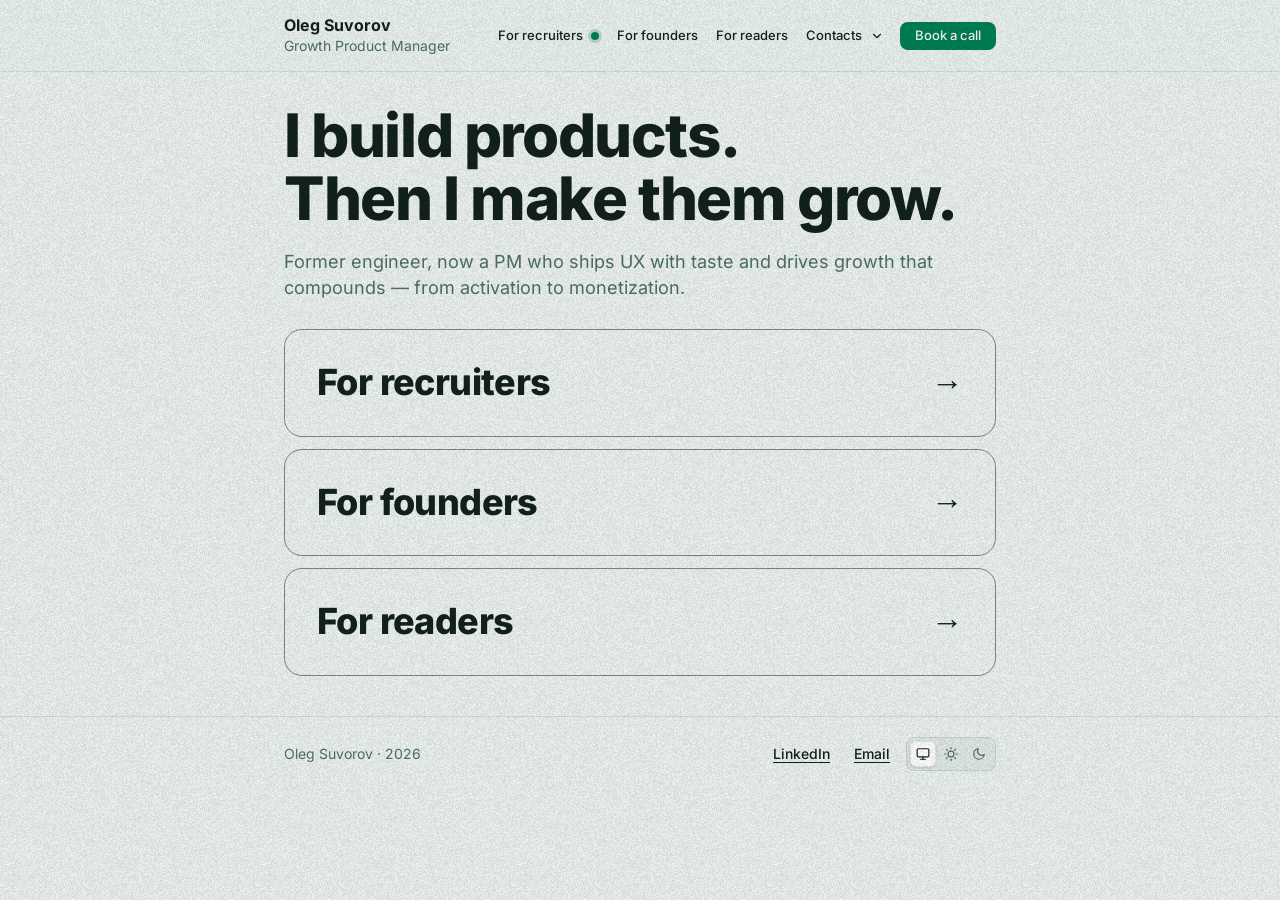
==== commit 861e5ea7: "Merge 4c5d1bc92898993bc9999abff7d2617cc44b569d into 1310f6e2c42912186a0479e91d98fd9fe2cbcc11" ====
--- a/index.html
+++ b/index.html
@@ -4,6 +4,19 @@
 <head>
   <meta charset="UTF-8">
   <meta name="viewport" content="width=device-width, initial-scale=1.0">
+
+  <script>
+    (function () {
+      try {
+        var mode = localStorage.getItem('themeMode') || 'system';
+        var light = window.matchMedia('(prefers-color-scheme: light)').matches;
+        var resolved = mode === 'system' ? (light ? 'light' : 'dark') : mode;
+        var index = mode === 'light' ? 1 : mode === 'dark' ? 2 : 0;
+        document.documentElement.setAttribute('data-theme', resolved);
+        document.documentElement.style.setProperty('--switch-x', (index * 28) + 'px');
+      } catch (e) {}
+    })();
+  </script>
   <link rel="icon" href="/favicon.ico" sizes="16x16 32x32 48x48">
   <link rel="apple-touch-icon" href="/apple-touch-icon.png">
   <meta name="description"
@@ -15,7 +28,7 @@
   <meta property="og:url" content="https://suvorav.com/">
   <link rel="canonical" href="https://suvorav.com/">
   <meta name="twitter:card" content="summary">
-  <link rel="stylesheet" href="/styles.css?v=round8-styles">
+  <link rel="stylesheet" href="/styles.css?v=round8-column">
   <style>
     .theme-switcher {
       display: inline-flex;
@@ -424,17 +437,6 @@
     .fw-table th, .fw-table td { text-align: left; vertical-align: top; padding: 10px 12px; border-bottom: 1px solid var(--border); }
     .fw-table th { font-size: 11px; font-weight: 600; letter-spacing: 0.08em; text-transform: uppercase; color: var(--muted-fg); }
     .fw-table td:first-child { font-weight: 600; white-space: nowrap; }
-    /* ── Home: short fork ── */
-    .home { padding: 88px 0 120px; }
-    .home h1 { font-size: 36px; font-weight: 600; letter-spacing: -0.025em; line-height: 1.15; margin: 0 0 16px; }
-    .home .hero-bio { font-size: 17px; line-height: 1.6; color: var(--muted-fg); max-width: 520px; margin: 0 0 48px; }
-    .options { list-style: none; margin: 0; padding: 0; display: grid; grid-template-columns: 1fr 1fr; gap: 12px; }
-    .options a { display: flex; flex-direction: column; gap: 6px; height: 100%; padding: 20px; border-radius: var(--radius); background: var(--accent); text-decoration: none; color: var(--foreground); transition: background .15s; }
-    .options a:hover { background: color-mix(in srgb, var(--accent) 100%, var(--foreground) 8%); }
-    .opt-title { display: flex; justify-content: space-between; font-size: 17px; font-weight: 600; }
-    .opt-arrow { color: var(--muted-fg); }
-    .opt-desc { font-size: 15px; line-height: 1.5; color: var(--muted-fg); }
-    @media (max-width: 640px) { .home { padding: 48px 0 80px; } .home h1 { font-size: 28px; } .options { grid-template-columns: 1fr; } }
     /* ── Articles list ── */
     .article-list { list-style: none; margin: 8px 0 0; padding: 0; border-top: 1px solid var(--border); }
     .article-list li { border-bottom: 1px solid var(--border); }
@@ -447,79 +449,70 @@
 
 <body>
 
-  <nav>
-    <div class="container">
+  <header class="site-header">
+    <div class="site-header-inner">
       <a href="/" class="nav-brand">
-        <span class="nav-name-row">
-          <span class="nav-name">Oleg Suvorov</span>
-        </span>
+        <span class="nav-name">Oleg Suvorov</span>
         <span class="nav-sub">Growth Product Manager</span>
       </a>
-      <button class="nav-burger" aria-label="Toggle menu" aria-expanded="false">
-        <svg class="icon-open" viewBox="0 0 24 24" fill="none" stroke="currentColor" stroke-width="2" stroke-linecap="round">
-          <line x1="4" y1="7" x2="20" y2="7" />
-          <line x1="4" y1="12" x2="20" y2="12" />
-          <line x1="4" y1="17" x2="20" y2="17" />
-        </svg>
-        <svg class="icon-close" viewBox="0 0 24 24" fill="none" stroke="currentColor" stroke-width="2" stroke-linecap="round">
-          <line x1="6" y1="6" x2="18" y2="18" />
-          <line x1="18" y1="6" x2="6" y2="18" />
-        </svg>
-      </button>
-      <ul class="nav-links">
-        <li class="nav-recruiters"><a href="/for-recruiters/">For recruiters<span class="status-dot"><span class="status-tooltip">Open to Job Opportunities</span></span></a></li>
-        <li><a href="/articles/">For readers</a></li>
+      <div class="header-actions">
+        <nav class="site-nav" id="site-nav" aria-label="Primary">
+          <ul class="nav-links">
+          <li class="nav-recruiters"><a href="/for-recruiters/">For recruiters<span class="status-dot"><span class="status-tooltip">Open to Job Opportunities</span></span></a></li>
+          <li><a href="/for-founders/">For founders</a></li>
+          <li><a href="/articles/">For readers</a></li>
         <li class="nav-contact">
-          <button class="nav-contact-trigger" aria-expanded="false" aria-haspopup="true">
+          <button class="nav-contact-trigger" type="button" aria-expanded="false" aria-haspopup="true">
             Contacts
-            <svg class="chevron" viewBox="0 0 24 24" fill="none" stroke="currentColor" stroke-width="2" stroke-linecap="round" stroke-linejoin="round">
+            <svg class="chevron" viewBox="0 0 24 24" fill="none" stroke="currentColor" stroke-width="2" stroke-linecap="round" stroke-linejoin="round" aria-hidden="true">
               <polyline points="6 9 12 15 18 9" />
             </svg>
           </button>
           <div class="nav-contact-menu">
             <button class="copy-email" data-email="olegsuvorav@gmail.com" aria-label="Copy email address">
               <span class="copy-email-label">Copy olegsuvorav@gmail.com</span>
-              <svg class="copy-icon" viewBox="0 0 24 24" fill="none" stroke="currentColor" stroke-width="2" stroke-linecap="round" stroke-linejoin="round">
+              <svg class="copy-icon" viewBox="0 0 24 24" fill="none" stroke="currentColor" stroke-width="2" stroke-linecap="round" stroke-linejoin="round" aria-hidden="true">
                 <rect x="9" y="9" width="13" height="13" rx="2" ry="2" />
                 <path d="M5 15H4a2 2 0 0 1-2-2V4a2 2 0 0 1 2-2h9a2 2 0 0 1 2 2v1" />
               </svg>
-              <svg class="check-icon" viewBox="0 0 24 24" fill="none" stroke="currentColor" stroke-width="2.5" stroke-linecap="round" stroke-linejoin="round">
+              <svg class="check-icon" viewBox="0 0 24 24" fill="none" stroke="currentColor" stroke-width="2.5" stroke-linecap="round" stroke-linejoin="round" aria-hidden="true">
                 <polyline points="20 6 9 17 4 12" />
               </svg>
             </button>
             <a href="https://linkedin.com/in/ohsuvorav" target="_blank" rel="noopener">
               Open LinkedIn profile
-              <svg viewBox="0 0 24 24" fill="none" stroke="currentColor" stroke-width="2" stroke-linecap="round" stroke-linejoin="round">
+              <svg viewBox="0 0 24 24" fill="none" stroke="currentColor" stroke-width="2" stroke-linecap="round" stroke-linejoin="round" aria-hidden="true">
                 <line x1="7" y1="17" x2="17" y2="7" />
                 <polyline points="7 7 17 7 17 17" />
               </svg>
             </a>
           </div>
         </li>
-        <li><a href="https://calendar.notion.so/meet/ohsuvorav/product-growth" class="nav-cta" target="_blank" rel="noopener">Book a call</a></li>
-      </ul>
+          </ul>
+        </nav>
+        <a href="https://calendar.notion.so/meet/ohsuvorav/product-growth" class="nav-cta" target="_blank" rel="noopener">Book a call</a>
+        <button class="nav-burger" type="button" aria-label="Menu" aria-expanded="false" aria-controls="site-nav">Menu</button>
+      </div>
     </div>
-  </nav>
-
-  <main>
-    <div class="home">
-      <div class="container">
-        <h1>I build products.<br>Then I make them grow.</h1>
-        <p class="hero-bio">Former engineer, now a PM who ships UX with taste and drives growth that compounds — from activation to monetization.</p>
-        <ul class="options">
-          <li>
-            <a href="/for-recruiters/">
-              <span class="opt-title">For recruiters <span class="opt-arrow" aria-hidden="true">&rarr;</span></span>
-              <span class="opt-desc">Why hire me, how I work, and my career.</span>
-            </a>
-          </li>
-          <li>
-            <a href="/articles/">
-              <span class="opt-title">For readers <span class="opt-arrow" aria-hidden="true">&rarr;</span></span>
-              <span class="opt-desc">Articles on product growth.</span>
-            </a>
-          </li>
-        </ul>
+  </header>
+
+  <main class="home">
+    <div class="home-inner">
+      <h1>I build products.<br>Then I make them grow.</h1>
+      <p class="hero-bio">Former engineer, now a PM who ships UX with taste and drives growth that compounds — from activation to monetization.</p>
+      <div class="cards">
+        <a class="card" href="/for-recruiters/">
+          <span class="title">For recruiters</span>
+          <span class="arrow" aria-hidden="true">→</span>
+        </a>
+        <a class="card" href="/for-founders/">
+          <span class="title">For founders</span>
+          <span class="arrow" aria-hidden="true">→</span>
+        </a>
+        <a class="card" href="/articles/">
+          <span class="title">For readers</span>
+          <span class="arrow" aria-hidden="true">→</span>
+        </a>
       </div>
     </div>
   </main>
@@ -591,7 +584,7 @@
     </div>
   </div>
 
-  <script src="/site.js"></script>
+  <script src="/site.js?v=round8-column"></script>
   <script>
     // TOC scroll highlight
     const tocItems = document.querySelectorAll('.toc-item');
--- a/styles.css
+++ b/styles.css
@@ -1,4 +1,4 @@
-/* Self-hosted Inter (text) and Geist Mono (mono and labels). */
+/* Round 8 brand. Inter from @fontsource-variable/inter, Geist Mono from the geist package. */
 @font-face {
   font-family: Inter;
   font-style: normal;
@@ -25,76 +25,195 @@
   src: url("/fonts/GeistMono-Variable.woff2") format("woff2");
 }
 
+:root {
+  color-scheme: light;
+  --ink: #12211C;
+  --paper: #ECF3F1;
+  --paper2: #F7FAF9;
+  --green: #008055;
+  --green-text: #007A50;
+  --deep: #154736;
+  --mint: #4CBF95;
+  --off: #F5F8F7;
+  --muted-brand: #4E7064;
+  --background: var(--paper);
+  --foreground: var(--ink);
+  --muted: var(--paper2);
+  --muted-fg: var(--muted-brand);
+  --border: rgba(18, 33, 28, .10);
+  --input: rgba(18, 33, 28, .28);
+  --primary: var(--green);
+  --primary-fg: var(--off);
+  --accent: #F0F5F3;
+  --accent-fg: var(--ink);
+  --accent-color: var(--green-text);
+  /* Same small corner radius as the live site (0.5rem). Buttons stay rectangular. */
+  --radius: 0.5rem;
+  --column: 760px;
+  --focus: var(--green-text);
+  --hair: rgba(18, 33, 28, .10);
+  --nav-bg: rgba(236, 243, 241, .86);
+  --nav-solid: #ECF3F1;
+  --footer-fg: var(--muted-brand);
+  --link: var(--ink);
+  --card-border: rgba(18, 33, 28, .50);
+  --card-fill: #154736;
+  --card-fill-fg: #ECF3F1;
+  --card-shadow: 0 16px 36px rgba(18, 33, 28, .16);
+  --grain-mode: multiply;
+  --grain-opacity: .11;
+  --dropdown-bg: #FFFFFF;
+  --dropdown-border: rgba(18, 33, 28, .12);
+  --dropdown-hover: #F0F5F3;
+  --dropdown-fg: var(--ink);
+  --dropdown-muted: var(--muted-brand);
+  --switch-track: #E0EAE6;
+  --switch-thumb: #FFFFFF;
+  --switch-icon: var(--muted-brand);
+  --switch-icon-on: var(--ink);
+  --menu-border: rgba(18, 33, 28, .50);
+  --cta-lip: #154736;
+}
+
+[data-theme="dark"] {
+  color-scheme: dark;
+  --background: var(--ink);
+  --foreground: var(--paper);
+  --muted: #1C332C;
+  --muted-fg: #C0C9C6;
+  --border: rgba(236, 243, 241, .10);
+  --input: rgba(236, 243, 241, .28);
+  --primary: var(--mint);
+  --primary-fg: var(--ink);
+  --accent: #243832;
+  --accent-fg: var(--paper);
+  --accent-color: var(--mint);
+  --focus: var(--mint);
+  --hair: rgba(236, 243, 241, .10);
+  --nav-bg: rgba(18, 33, 28, .86);
+  --nav-solid: #12211C;
+  --footer-fg: #C0C9C6;
+  --link: var(--paper);
+  --card-border: rgba(236, 243, 241, .45);
+  --card-fill: #243832;
+  --card-fill-fg: #ECF3F1;
+  --card-shadow: 0 16px 36px rgba(0, 0, 0, .45);
+  --grain-mode: overlay;
+  --grain-opacity: .18;
+  --dropdown-bg: #1C332C;
+  --dropdown-border: rgba(236, 243, 241, .12);
+  --dropdown-hover: #243832;
+  --dropdown-fg: var(--paper);
+  --dropdown-muted: #C0C9C6;
+  --switch-track: #1C332C;
+  --switch-thumb: #243832;
+  --switch-icon: #C0C9C6;
+  --switch-icon-on: var(--paper);
+  --menu-border: rgba(236, 243, 241, .45);
+  --cta-lip: #2E7A5C;
+}
+
 * {
   margin: 0;
   padding: 0;
   box-sizing: border-box;
 }
 
-/* Main's dark theme, with mint accent #4CBF95. */
-:root {
-  color-scheme: dark;
-  --background: hsl(0 0% 3.9%);
-  --foreground: hsl(0 0% 98%);
-  --muted: hsl(0 0% 9%);
-  --muted-fg: hsl(0 0% 68%);
-  --border: hsl(0 0% 14.9%);
-  --input: hsl(0 0% 14.9%);
-  --primary: #15803d;
-  --primary-fg: #ffffff;
-  --accent: hsl(0 0% 14.9%);
-  --accent-fg: hsl(0 0% 98%);
-  --radius: 0.5rem;
-  --accent-color: #4CBF95;
-}
-
-/* Paper and ink. Accent #008055; small text #007A50. */
-[data-theme="light"] {
-  color-scheme: light;
-  --background: #ECF3F1;
-  --foreground: #12211C;
-  --muted: #F7FAF9;
-  --muted-fg: #4E7064;
-  --border: rgba(18, 33, 28, 0.12);
-  --input: rgba(18, 33, 28, 0.28);
-  --primary: #008055;
-  --primary-fg: #ffffff;
-  --accent: #E4EEEA;
-  --accent-fg: #12211C;
-  --accent-color: #007A50;
-}
-
+html,
 body {
   background: var(--background);
   color: var(--foreground);
-  font-family: 'Inter', -apple-system, sans-serif;
+}
+
+body {
+  font-family: Inter, sans-serif;
   -webkit-font-smoothing: antialiased;
   line-height: 1.6;
-}
-
-/* ── Layout ── */
+  min-height: 0;
+  display: flex;
+  flex-direction: column;
+}
+
+/* Footer follows the content. Short pages do not stretch a gap under the hero. */
+main {
+  flex: 0 0 auto;
+}
+
+body::before {
+  content: "";
+  position: fixed;
+  inset: 0;
+  pointer-events: none;
+  z-index: 300;
+  background-image: url("/img/grain.png");
+  background-repeat: repeat;
+  opacity: var(--grain-opacity);
+  mix-blend-mode: var(--grain-mode);
+}
+
+a {
+  color: inherit;
+}
+
+button {
+  font: inherit;
+  color: inherit;
+  background: none;
+  border: 0;
+  cursor: pointer;
+}
+
+:focus-visible {
+  outline: 2px solid var(--focus);
+  outline-offset: 3px;
+}
+
+::selection {
+  background: rgba(0, 128, 85, .22);
+  color: var(--foreground);
+}
+
+[data-theme="dark"] ::selection {
+  background: rgba(76, 191, 149, .28);
+}
+
+/* One centered column — the same 760px measure as the live site — for header, page, and footer. */
 .container {
-  max-width: 760px;
+  max-width: var(--column);
   margin: 0 auto;
   padding: 0 24px;
 }
 
-/* ── Nav ── */
-nav {
+/* ── Header ── */
+.site-header {
   position: sticky;
   top: 0;
   z-index: 100;
-  padding: 20px 0;
-  border-bottom: 1px solid var(--border);
-  background: color-mix(in srgb, var(--background) 80%, transparent);
-  backdrop-filter: saturate(180%) blur(10px);
-  -webkit-backdrop-filter: saturate(180%) blur(10px);
-}
-
-nav .container {
-  display: flex;
+  border-bottom: 1px solid var(--hair);
+  background: var(--nav-bg);
+  backdrop-filter: saturate(160%) blur(10px);
+  -webkit-backdrop-filter: saturate(160%) blur(10px);
+}
+
+.site-header-inner,
+.home-inner {
+  width: 100%;
+  max-width: var(--column);
+  margin: 0 auto;
+  padding-left: 24px;
+  padding-right: 24px;
+}
+
+.site-header-inner {
+  padding-top: 16px;
+  padding-bottom: 16px;
+}
+
+.site-header-inner {
+  display: flex;
+  align-items: center;
   justify-content: space-between;
-  align-items: center;
+  gap: 16px;
 }
 
 .nav-brand {
@@ -102,12 +221,67 @@
   display: flex;
   flex-direction: column;
   gap: 2px;
-}
-
-.nav-name-row {
-  display: flex;
-  align-items: center;
-  gap: 6px;
+  flex-shrink: 0;
+}
+
+.nav-name {
+  display: block;
+  font-size: 16px;
+  font-weight: 700;
+  line-height: 1.2;
+  color: var(--foreground);
+}
+
+.nav-sub {
+  display: block;
+  font-size: 14px;
+  font-weight: 400;
+  line-height: 1.3;
+  color: var(--muted-fg);
+  white-space: nowrap;
+}
+
+.header-actions {
+  display: flex;
+  align-items: center;
+  gap: 8px;
+}
+
+.site-nav {
+  display: block;
+}
+
+.nav-links {
+  display: flex;
+  align-items: center;
+  gap: 2px;
+  list-style: none;
+}
+
+.nav-links a,
+.nav-contact-trigger {
+  font-size: 13px;
+  font-weight: 500;
+  color: var(--foreground);
+  text-decoration: none;
+  height: 28px;
+  padding: 0 8px;
+  border-radius: calc(var(--radius) - 2px);
+  display: inline-flex;
+  align-items: center;
+  gap: 8px;
+  white-space: nowrap;
+  background: transparent;
+  border: 0;
+  cursor: pointer;
+  font-family: inherit;
+  line-height: 1.2;
+}
+
+.nav-links a:hover,
+.nav-contact-trigger:hover,
+.nav-contact.open .nav-contact-trigger {
+  background: var(--dropdown-hover);
 }
 
 .status-dot {
@@ -115,40 +289,21 @@
   width: 8px;
   height: 8px;
   border-radius: 50%;
-  background: var(--accent-color);
-  flex-shrink: 0;
-  cursor: pointer;
-}
-
-.status-dot::after {
-  content: '';
-  position: absolute;
-  inset: -2px;
-  border-radius: 50%;
-  background: var(--accent-color);
-  opacity: 0.25;
-  animation: pulse 2s ease-in-out infinite;
-}
-
-@keyframes pulse {
-
-  0%,
-  100% {
-    transform: scale(1);
-    opacity: 0.25;
-  }
-
-  50% {
-    transform: scale(1.6);
-    opacity: 0;
-  }
+  background: var(--green);
+  box-shadow: 0 0 0 3px rgba(0, 128, 85, .22);
+  flex: none;
+}
+
+[data-theme="dark"] .status-dot {
+  background: var(--mint);
+  box-shadow: 0 0 0 3px rgba(76, 191, 149, .22);
 }
 
 .status-tooltip {
   position: absolute;
-  left: 14px;
-  top: 50%;
-  transform: translateY(-50%);
+  left: 50%;
+  top: calc(100% + 12px);
+  transform: translateX(-50%);
   background: var(--foreground);
   color: var(--background);
   font-size: 11px;
@@ -158,90 +313,25 @@
   border-radius: 6px;
   pointer-events: none;
   opacity: 0;
-  transition: opacity 0.15s;
-}
-
-.status-dot:hover .status-tooltip {
-  opacity: 1;
-}
-
+  transition: opacity .15s;
+  z-index: 5;
+}
+
+.nav-recruiters a:hover .status-tooltip,
+.status-dot:hover .status-tooltip,
 .status-dot.active .status-tooltip {
   opacity: 1;
 }
 
-.nav-name {
-  font-size: 14px;
-  font-weight: 500;
-  color: var(--foreground);
-}
-
-.nav-sub {
-  font-size: 12px;
-  color: var(--muted-fg);
-  font-weight: 400;
-}
-
-.nav-links {
-  display: flex;
-  gap: 4px;
-  list-style: none;
-  align-items: center;
-}
-
-/* shadcn ghost button */
-.nav-links a {
-  font-size: 13px;
-  font-weight: 500;
-  color: var(--muted-fg);
-  text-decoration: none;
-  height: 28px;
-  padding: 0 12px;
-  border-radius: calc(var(--radius) - 2px);
-  transition: background 0.15s, color 0.15s;
-  display: inline-flex;
-  align-items: center;
-}
-
-.nav-links a:hover {
-  background: var(--accent);
-  color: var(--accent-fg);
-}
-
-/* ── Contact dropdown ── */
 .nav-contact {
   position: relative;
-  margin-left: 4px;
-}
-
-.nav-contact-trigger {
-  font-family: inherit;
-  font-size: 13px;
-  font-weight: 500;
-  color: var(--muted-fg);
-  background: transparent;
-  border: none;
-  -webkit-appearance: none;
-  appearance: none;
-  cursor: pointer;
-  height: 28px;
-  padding: 0 12px;
-  border-radius: calc(var(--radius) - 2px);
-  display: inline-flex;
-  align-items: center;
-  gap: 5px;
-  transition: background 0.15s, color 0.15s;
-}
-
-.nav-contact-trigger:hover,
-.nav-contact.open .nav-contact-trigger {
-  background: var(--accent);
-  color: var(--accent-fg);
 }
 
 .nav-contact-trigger .chevron {
-  width: 13px;
-  height: 13px;
-  transition: transform 0.15s;
+  width: 14px;
+  height: 14px;
+  display: block;
+  transition: transform .15s;
 }
 
 .nav-contact.open .nav-contact-trigger .chevron {
@@ -252,60 +342,60 @@
   position: absolute;
   top: calc(100% + 6px);
   right: 0;
-  min-width: 264px;
-  background: var(--background);
-  border: 1px solid var(--border);
-  border-radius: var(--radius);
-  box-shadow: 0 8px 24px rgba(0, 0, 0, 0.12);
+  min-width: 280px;
+  background: var(--dropdown-bg);
+  border: 1px solid var(--dropdown-border);
+  border-radius: 12px;
+  box-shadow: 0 8px 24px rgba(18, 33, 28, .12);
   padding: 6px;
   display: none;
   flex-direction: column;
   gap: 2px;
-  z-index: 50;
+  z-index: 400;
+}
+
+[data-theme="dark"] .nav-contact-menu {
+  box-shadow: 0 8px 24px rgba(0, 0, 0, .4);
 }
 
 .nav-contact.open .nav-contact-menu {
   display: flex;
 }
 
-/* rows inside the dropdown (email, linkedin, cv) */
 .nav-contact-menu a,
 .nav-contact-menu .copy-email {
   font-family: inherit;
-  font-size: 13px;
+  font-size: 14px;
   font-weight: 500;
-  color: var(--foreground);
+  color: var(--dropdown-fg);
   background: transparent;
-  border: none;
-  -webkit-appearance: none;
-  appearance: none;
+  border: 0;
   text-align: left;
   text-decoration: none;
   cursor: pointer;
   height: auto;
-  padding: 9px 10px;
-  border-radius: calc(var(--radius) - 2px);
+  padding: 10px 12px;
+  border-radius: 8px;
   display: flex;
   align-items: center;
   justify-content: space-between;
   gap: 12px;
   width: 100%;
-  transition: background 0.15s;
+  white-space: normal;
 }
 
 .nav-contact-menu a:hover,
 .nav-contact-menu .copy-email:hover {
-  background: var(--accent);
+  background: var(--dropdown-hover);
 }
 
 .nav-contact-menu svg {
   width: 15px;
   height: 15px;
   flex-shrink: 0;
-  color: var(--muted-fg);
-}
-
-/* copy-email affordance — icon swaps to a green check on copy */
+  color: var(--dropdown-muted);
+}
+
 .copy-email .check-icon {
   display: none;
 }
@@ -323,188 +413,383 @@
   color: var(--accent-color);
 }
 
-/* primary button (Book a call) — nav uses the compact xs size */
-.nav-links a.nav-cta {
+.nav-cta {
+  display: inline-flex;
+  align-items: center;
+  justify-content: center;
+  background: var(--primary);
   color: var(--primary-fg);
-  background: var(--primary);
-  border: 1px solid transparent;
-  border-radius: var(--radius);
   height: 28px;
   padding: 0 14px;
+  border-radius: var(--radius);
+  border: 1px solid transparent;
+  font-weight: 500;
+  font-size: 13px;
+  line-height: 1;
+  white-space: nowrap;
+  text-decoration: none;
+}
+
+.nav-cta:hover {
+  color: var(--primary-fg);
+  opacity: 0.88;
+}
+
+.nav-burger {
+  display: none;
+  align-items: center;
+  justify-content: center;
+  height: 32px;
+  padding: 0 12px;
+  border-radius: var(--radius);
+  border: 1px solid var(--menu-border);
+  background: transparent;
+  color: var(--foreground);
+  font-family: inherit;
+  font-size: 15px;
+  font-weight: 600;
+  line-height: 1;
+  white-space: nowrap;
+  cursor: pointer;
+}
+
+/* ── Home ── */
+.home {
+  padding: 32px 0 0;
+}
+
+body .home h1 {
+  font-size: 60px;
+  font-weight: 800;
+  letter-spacing: -1.4px;
+  line-height: 1.04;
+  max-width: 100%;
+  margin: 0;
+  color: var(--foreground);
+}
+
+body .home .hero-bio {
+  margin: 20px 0 0;
+  font-size: 18px;
+  line-height: 1.45;
+  color: var(--muted-fg);
+  max-width: 720px;
+  font-weight: 400;
+}
+
+.cards {
+  display: grid;
+  grid-template-columns: 1fr;
+  gap: 12px;
+  align-items: stretch;
+  margin-top: 28px;
+}
+
+.card {
+  display: flex;
+  align-items: center;
+  justify-content: space-between;
+  gap: 20px;
+  text-align: left;
+  text-decoration: none;
+  color: inherit;
+  background: transparent;
+  border: 1px solid var(--card-border);
+  border-radius: 18px;
+  padding: 32px;
+  box-shadow: none;
+  min-height: 0;
+  transition: background .18s ease, border-color .18s ease, box-shadow .18s ease, color .18s ease;
+}
+
+.card .title {
+  font-weight: 800;
+  letter-spacing: -.6px;
+  line-height: 1.15;
+  min-width: 0;
+  font-size: 36px;
+  color: var(--foreground);
+  transition: color .18s ease;
+}
+
+.card .arrow {
+  flex: none;
+  font-weight: 500;
+  line-height: 1;
+  font-size: 32px;
+  color: var(--foreground);
+  font-family: Inter, sans-serif;
+  transition: transform .18s ease, color .18s ease;
+}
+
+.card:hover,
+.card:focus-visible {
+  background: var(--card-fill);
+  border-color: var(--card-fill);
+  box-shadow: var(--card-shadow);
+}
+
+.card:hover .title,
+.card:hover .arrow,
+.card:focus-visible .title,
+.card:focus-visible .arrow {
+  color: var(--card-fill-fg);
+}
+
+.card:hover .arrow,
+.card:focus-visible .arrow {
+  transform: translateX(6px);
+}
+
+[data-theme="dark"] .card:hover,
+[data-theme="dark"] .card:focus-visible {
+  border-color: var(--mint);
+}
+
+/* ── Footer ── */
+body footer {
+  margin-top: 40px;
+  padding: 20px 0 28px;
+  border-top: 1px solid var(--hair);
+}
+
+body footer .container {
+  display: flex;
+  justify-content: space-between;
+  align-items: center;
+  gap: 16px;
+}
+
+body .footer-name {
+  font-size: 14px;
+  color: var(--footer-fg);
+}
+
+body .footer-links {
+  display: flex;
+  align-items: center;
+  gap: 8px;
+}
+
+body footer .footer-links a,
+body footer .footer-links .copy-email {
+  color: var(--link);
+  font-weight: 500;
+  font-size: 14px;
+  text-decoration: underline;
+  text-underline-offset: 3px;
+  background: none;
+  height: auto;
+  padding: 6px 8px;
+  border-radius: 0;
+  border: 0;
   display: inline-flex;
   align-items: center;
-}
-
-.nav-links a.nav-cta:hover {
+  gap: 6px;
+  cursor: pointer;
+  font-family: inherit;
+}
+
+body footer .footer-links a:hover,
+body footer .footer-links .copy-email:hover {
+  background: none;
+  color: var(--link);
+}
+
+body footer .footer-links a svg,
+body footer .footer-links .copy-email .copy-icon {
+  display: none;
+}
+
+body footer .footer-links .copy-email.copied .check-icon {
+  display: block;
+  width: 14px;
+  height: 14px;
+  color: var(--accent-color);
+}
+
+/* ── Theme switcher ── */
+body .theme-switcher {
+  position: relative;
+  display: inline-flex;
+  align-items: center;
+  background: var(--switch-track);
+  border: 1px solid var(--hair);
+  border-radius: var(--radius);
+  padding: 3px;
+  gap: 2px;
+}
+
+body .theme-indicator {
+  position: absolute;
+  width: 26px;
+  height: 26px;
+  border-radius: calc(var(--radius) - 2px);
+  background: var(--switch-thumb);
+  border: 1px solid var(--hair);
+  box-shadow: 0 1px 3px rgba(18, 33, 28, .12);
+  pointer-events: none;
+  left: 3px;
+  transition: transform .2s;
+  transform: translateX(var(--switch-x, 0px));
+}
+
+body .theme-btn {
+  position: relative;
+  z-index: 1;
+  width: 26px;
+  height: 26px;
+  padding: 0;
+  border-radius: calc(var(--radius) - 2px);
+  border: 0;
+  background: none;
+  color: var(--switch-icon);
+  display: inline-flex;
+  align-items: center;
+  justify-content: center;
+  cursor: pointer;
+}
+
+body .theme-btn:hover,
+body .theme-btn.active,
+body .theme-btn[aria-pressed="true"] {
+  color: var(--switch-icon-on);
+  background: none;
+}
+
+body .theme-btn svg {
+  width: 14px;
+  height: 14px;
+  display: block;
+}
+
+/* ── Shared label + long-form type ── */
+body .section-label,
+body .hero-role,
+body .case-company-chip,
+body .move-label,
+body .compare-label,
+body .case-preview-company,
+body .ctx-year,
+body .fw-table th,
+body .tag,
+body .slider-labels span,
+body .notes-label,
+body .filter-bar-label,
+body code {
+  font-family: "Geist Mono", ui-monospace, SFMono-Regular, Menlo, monospace;
+}
+
+body .case-company-chip,
+body .hero-role {
+  color: var(--accent-color);
+}
+
+body .rec-hero h1,
+body .case-title,
+body main.policy h1 {
+  font-weight: 800;
+  letter-spacing: -0.03em;
+  line-height: 1.08;
+  color: var(--foreground);
+}
+
+body .case-title,
+body .rec-hero h1 {
+  font-size: 44px;
+}
+
+body .section-heading,
+body .case-section h2,
+body .article-list h2,
+body .notes-year .t {
+  font-weight: 700;
+  letter-spacing: -0.02em;
+}
+
+body .btn-primary,
+body .cv-modal-submit {
   background: var(--primary);
   color: var(--primary-fg);
+  border-radius: var(--radius);
+  box-shadow: none;
+  font-weight: 500;
+}
+
+body .cv-modal-submit {
+  border: 1px solid var(--foreground);
+}
+
+body .btn-primary:hover,
+body .cv-modal-submit:hover {
   opacity: 0.88;
-}
-
-/* ── Mobile burger menu ── */
-.nav-burger {
-  display: none;
+  filter: none;
+}
+
+body .btn-outline,
+body .rec-link {
+  border: 1px solid var(--card-border);
   background: transparent;
-  border: none;
-  padding: 0;
-  width: 28px;
-  height: 28px;
-  cursor: pointer;
-  color: var(--foreground);
-  align-items: center;
-  justify-content: center;
-  flex-shrink: 0;
-}
-
-.nav-burger svg {
-  width: 24px;
-  height: 24px;
-  display: block;
-}
-
-.nav-burger .icon-close {
-  display: none;
-}
-
-nav.menu-open .nav-burger .icon-open {
-  display: none;
-}
-
-nav.menu-open .nav-burger .icon-close {
-  display: block;
-}
-
-@media (max-width: 640px) {
-  .nav-burger {
-    display: inline-flex;
-  }
-
-  /* full-screen opaque menu — replaces page content instead of overlaying it */
-  .nav-links {
-    position: fixed;
-    inset: 0;
-    z-index: 1;
-    flex-direction: column;
-    align-items: stretch;
-    gap: 2px;
-    padding: 88px 24px 32px;
-    background: var(--background);
-    overflow-y: auto;
-    display: none;
-  }
-
-  nav.menu-open .nav-links {
-    display: flex;
-  }
-
-  /* while open: drop the nav's backdrop-filter so it no longer becomes the
-     containing block for the fixed overlay (otherwise inset:0 sizes to the
-     nav bar, not the viewport), and make the top bar opaque */
-  nav.menu-open {
-    background: var(--background);
-    backdrop-filter: none;
-    -webkit-backdrop-filter: none;
-  }
-
-  /* keep the name + close button above the overlay */
-  .nav-brand,
-  .nav-burger {
-    position: relative;
-    z-index: 2;
-  }
-
-  .nav-links a {
-    height: auto;
-    padding: 10px 12px;
-    font-size: 15px;
-    color: var(--foreground);
-    border-radius: var(--radius);
-  }
-
-  /* mobile: Contacts is a collapsible, nested accordion inside the menu */
-  .nav-contact {
-    margin: 6px 0 0;
-  }
-
-  .nav-contact-trigger {
-    display: inline-flex;
-    width: 100%;
-    height: auto;
-    padding: 10px 12px;
-    font-size: 15px;
-    color: var(--foreground);
-    justify-content: space-between;
-    gap: 8px;
-    border-radius: var(--radius);
-  }
-
-  .nav-contact-trigger .chevron {
-    width: 16px;
-    height: 16px;
-  }
-
-  .nav-contact-menu {
-    position: static;
-    display: none;
-    min-width: 0;
-    margin-left: 12px;
-    border: none;
-    box-shadow: none;
-    padding: 0;
-    background: transparent;
-  }
-
-  .nav-contact.open .nav-contact-menu {
-    display: flex;
-  }
-
-  .nav-contact-menu a,
-  .nav-contact-menu .copy-email {
-    padding: 12px;
-    font-size: 15px;
-    gap: 10px;
-  }
-
-  /* verified on-device: the copy button needs 6px 8px to line up with the links */
-  .nav-contact-menu .copy-email {
-    padding: 6px 8px;
-  }
-
-  /* mobile: copy icon always visible — no hover to reveal it */
-  .nav-contact-menu .copy-email .copy-icon {
-    opacity: 1;
-  }
-
-  /* keep the address on one line and never push the icon off-screen */
-  .nav-contact-menu .copy-email .copy-email-label {
-    flex: 0 1 auto;
-    font-size: 15px;
-    min-width: 0;
-    overflow: hidden;
-    text-overflow: ellipsis;
-    white-space: nowrap;
-  }
-
-  .nav-links a.nav-cta {
-    align-self: flex-start;
-    margin-top: 10px;
-    white-space: nowrap;
-    padding: 0 14px;
-  }
+  color: var(--foreground);
+  border-radius: var(--radius);
+  font-weight: 500;
+}
+
+body .btn-outline:hover,
+body .rec-link:hover {
+  background: var(--accent);
+  color: var(--foreground);
+}
+
+body .rec-link svg {
+  color: var(--foreground);
+}
+
+body main.policy {
+  max-width: var(--column);
+  margin: 0 auto;
+  padding: 64px 24px 80px;
+  line-height: 1.65;
+}
+
+body main.policy a {
+  color: var(--accent-color);
+  text-underline-offset: 3px;
+}
+
+body main.policy h1 {
+  font-size: 40px;
+  margin-bottom: 8px;
+}
+
+body main.policy h2 {
+  margin-top: 32px;
+  font-size: 22px;
+  font-weight: 700;
+  letter-spacing: -0.02em;
+}
+
+body #cv-modal-email:focus,
+body #cv-modal-email:focus-visible,
+body #cv-modal-code:focus,
+body #cv-modal-code:focus-visible {
+  outline: 2px solid var(--focus);
+  outline-offset: 2px;
+  border-color: var(--focus);
 }
 
 /* ── CV download gate modal ── */
 .cv-modal {
   position: fixed;
   inset: 0;
-  background: rgba(0, 0, 0, 0.6);
+  background: rgba(18, 33, 28, .62);
   display: flex;
   align-items: center;
   justify-content: center;
   z-index: 1000;
   opacity: 0;
   pointer-events: none;
-  transition: opacity 0.2s;
+  transition: opacity .2s;
   padding: 1rem;
 }
 
@@ -519,11 +804,11 @@
   max-width: 380px;
   background: var(--background);
   border: 1px solid var(--border);
-  border-radius: var(--radius);
+  border-radius: 16px;
   padding: 1.75rem;
-  box-shadow: 0 24px 80px rgba(0, 0, 0, 0.4);
+  box-shadow: 0 24px 80px rgba(18, 33, 28, .28);
   transform: translateY(8px);
-  transition: transform 0.2s;
+  transition: transform .2s;
 }
 
 .cv-modal.open .cv-modal-box {
@@ -532,15 +817,15 @@
 
 .cv-modal-close {
   position: absolute;
-  top: 0.75rem;
-  right: 0.75rem;
+  top: .75rem;
+  right: .75rem;
   background: none;
   border: none;
   color: var(--muted-fg);
   font-size: 1.25rem;
   line-height: 1;
   cursor: pointer;
-  padding: 0.25rem;
+  padding: .25rem;
 }
 
 .cv-modal-close:hover {
@@ -549,12 +834,12 @@
 
 .cv-modal-box h2 {
   font-size: 1.1rem;
-  margin-bottom: 0.35rem;
+  margin-bottom: .35rem;
 }
 
 .cv-modal-sub {
   color: var(--muted-fg);
-  font-size: 0.85rem;
+  font-size: .85rem;
   margin-bottom: 1.1rem;
 }
 
@@ -562,7 +847,7 @@
 #cv-modal-code-form {
   display: flex;
   flex-direction: column;
-  gap: 0.6rem;
+  gap: .6rem;
 }
 
 #cv-modal-form[hidden],
@@ -573,30 +858,25 @@
 #cv-modal-email,
 #cv-modal-code {
   width: 100%;
-  padding: 0.6rem 0.75rem;
+  padding: .6rem .75rem;
   border: 1px solid var(--input);
-  border-radius: var(--radius);
+  border-radius: 10px;
   background: var(--background);
   color: var(--foreground);
-  font-size: 0.9rem;
+  font-size: .9rem;
+  font-family: inherit;
 }
 
 #cv-modal-code {
-  letter-spacing: 0.3em;
+  letter-spacing: .3em;
   text-align: center;
   font-variant-numeric: tabular-nums;
 }
 
-#cv-modal-email:focus,
-#cv-modal-code:focus {
-  outline: none;
-  border-color: var(--accent-color);
-}
-
 .cv-modal-code-actions {
   display: flex;
   justify-content: space-between;
-  gap: 0.75rem;
+  gap: .75rem;
 }
 
 .cv-modal-link {
@@ -604,7 +884,7 @@
   border: none;
   padding: 0;
   color: var(--muted-fg);
-  font-size: 0.8rem;
+  font-size: .8rem;
   text-decoration: underline;
   text-underline-offset: 2px;
   cursor: pointer;
@@ -616,40 +896,35 @@
 }
 
 .cv-modal-link:disabled {
-  opacity: 0.5;
+  opacity: .5;
   cursor: default;
   text-decoration: none;
 }
 
 .cv-modal-submit {
-  padding: 0.6rem 0.75rem;
-  border-radius: var(--radius);
-  border: 1px solid var(--foreground);
-  background: var(--primary);
-  color: var(--primary-fg);
-  font-size: 0.9rem;
-  font-weight: 500;
+  padding: .6rem .75rem;
+  font-size: .9rem;
   cursor: pointer;
-  transition: opacity 0.15s;
-}
-
-.cv-modal-submit:hover {
-  opacity: 0.85;
 }
 
 .cv-modal-submit:disabled {
-  opacity: 0.5;
+  opacity: .5;
   cursor: default;
+  filter: none;
 }
 
 .cv-modal-error,
 .cv-modal-success {
-  font-size: 0.85rem;
-  margin-top: 0.75rem;
+  font-size: .85rem;
+  margin-top: .75rem;
 }
 
 .cv-modal-error {
-  color: #ef4444;
+  color: #9F2D2D;
+}
+
+[data-theme="dark"] .cv-modal-error {
+  color: #F0B4B4;
 }
 
 .cv-modal-success {
@@ -661,92 +936,164 @@
   text-decoration: underline;
 }
 
-/* Sticky footer: short pages keep the footer at the bottom of the viewport */
-body { min-height: 100vh; display: flex; flex-direction: column; }
-main { flex: 1 0 auto; }
-
-/* Open-to-work dot sits next to "For recruiters"; tooltip opens below it */
-.nav-recruiters a { display: inline-flex; align-items: center; gap: 8px; }
-.nav-recruiters a:hover .status-tooltip { opacity: 1; }
-.nav-recruiters .status-tooltip { left: 50%; top: calc(100% + 12px); transform: translateX(-50%); }
-
-/* Paper grain. Dark mode stays flat, matching main. */
-[data-theme="light"] body::before {
-  content: "";
-  position: fixed;
-  inset: 0;
-  pointer-events: none;
-  z-index: 200;
-  background-image: url("/img/grain.png");
-  background-repeat: repeat;
-  opacity: 0.11;
-  mix-blend-mode: multiply;
-}
-
-/* Labels and code use Geist Mono. Sizes stay where each page set them. */
-.section-label,
-.move-label,
-.compare-label,
-.tag,
-.fw-table th,
-.case-company-chip,
-body .case-section code {
-  font-family: "Geist Mono", ui-monospace, SFMono-Regular, Menlo, monospace;
-}
-
-[data-theme="light"] .section-label,
-[data-theme="light"] .move-label,
-[data-theme="light"] .compare-label,
-[data-theme="light"] .fw-table th,
-[data-theme="light"] .tag {
-  color: #007A50;
-}
-
-/* Home path cards: outlined, title + arrow only. Descriptions stay in the markup. */
-body .options .opt-desc {
-  display: none;
-}
-
-body .options a {
-  background: transparent;
-  border: 1px solid rgba(255, 255, 255, 0.28);
-  transition: background 0.18s ease, border-color 0.18s ease, color 0.18s ease;
-}
-
-body .options .opt-arrow {
-  display: inline-block;
-  color: inherit;
-  transition: transform 0.18s ease, color 0.18s ease;
-}
-
-body .options .opt-title {
-  transition: color 0.18s ease;
-}
-
-body .options a:hover,
-body .options a:focus-visible {
-  background: #243832;
-  border-color: #4CBF95;
-}
-
-body .options a:hover .opt-title,
-body .options a:hover .opt-arrow,
-body .options a:focus-visible .opt-title,
-body .options a:focus-visible .opt-arrow {
-  color: #ECF3F1;
-}
-
-body .options a:hover .opt-arrow,
-body .options a:focus-visible .opt-arrow {
-  transform: translateX(6px);
-}
-
-[data-theme="light"] body .options a {
-  border-color: rgba(18, 33, 28, 0.45);
-}
-
-[data-theme="light"] body .options a:hover,
-[data-theme="light"] body .options a:focus-visible {
-  background: #154736;
-  border-color: #154736;
-}
+@media (max-width: 759px) {
+  .site-header-inner {
+    display: grid;
+    grid-template-columns: 1fr auto;
+    align-items: center;
+    column-gap: 12px;
+    row-gap: 2px;
+    padding-top: 16px;
+    padding-bottom: 14px;
+  }
+
+  .nav-brand {
+    display: contents;
+  }
+
+  .nav-name {
+    grid-column: 1;
+    grid-row: 1;
+    align-self: center;
+  }
+
+  .header-actions {
+    grid-column: 2;
+    grid-row: 1;
+  }
+
+  .nav-sub {
+    grid-column: 1 / -1;
+    grid-row: 2;
+    margin-top: 2px;
+  }
+
+  .nav-burger {
+    display: inline-flex;
+  }
+
+  .site-nav {
+    display: none;
+  }
+
+  .site-header.menu-open {
+    background: var(--nav-solid);
+    backdrop-filter: none;
+    -webkit-backdrop-filter: none;
+  }
+
+  .site-header.menu-open .site-nav {
+    display: block;
+    position: absolute;
+    left: 0;
+    right: 0;
+    top: 100%;
+    background: var(--nav-solid);
+    border-bottom: 1px solid var(--hair);
+    padding: 8px 12px 16px;
+    z-index: 120;
+  }
+
+  .site-header.menu-open .nav-links {
+    flex-direction: column;
+    align-items: stretch;
+    gap: 2px;
+  }
+
+  .site-header.menu-open .nav-links a,
+  .site-header.menu-open .nav-contact-trigger {
+    width: 100%;
+    justify-content: flex-start;
+    padding: 12px;
+    font-size: 16px;
+    height: auto;
+  }
+
+  .site-header.menu-open .nav-contact {
+    margin: 0;
+  }
+
+  .site-header.menu-open .nav-contact-trigger {
+    justify-content: space-between;
+  }
+
+  .site-header.menu-open .nav-contact-menu {
+    position: static;
+    display: none;
+    min-width: 0;
+    margin: 0 0 0 12px;
+    border: 0;
+    box-shadow: none;
+    padding: 0;
+    background: transparent;
+  }
+
+  .site-header.menu-open .nav-contact.open .nav-contact-menu {
+    display: flex;
+  }
+
+  .home {
+    padding-top: 24px;
+  }
+
+  body .home h1 {
+    font-size: 28px;
+    letter-spacing: -.6px;
+  }
+
+  body .home .hero-bio {
+    font-size: 16px;
+    margin-top: 14px;
+  }
+
+  .cards {
+    grid-template-columns: 1fr;
+    gap: 12px;
+    margin-top: 22px;
+  }
+
+  .card {
+    padding: 22px;
+  }
+
+  .card .title {
+    font-size: 28px;
+  }
+
+  .card .arrow {
+    font-size: 26px;
+  }
+
+  body footer {
+    margin-top: 28px;
+    padding: 16px 0 24px;
+  }
+
+  body footer .container {
+    flex-wrap: wrap;
+    gap: 12px;
+  }
+
+  body .case-title,
+  body .rec-hero h1,
+  body main.policy h1 {
+    font-size: 32px;
+  }
+}
+
+@media (prefers-reduced-motion: reduce) {
+  .card,
+  .card .title,
+  .card .arrow,
+  body .theme-indicator,
+  .nav-contact-trigger .chevron,
+  .cv-modal,
+  .cv-modal-box {
+    transition: none;
+  }
+
+  .card:hover .arrow,
+  .card:focus-visible .arrow {
+    transform: none;
+  }
+}
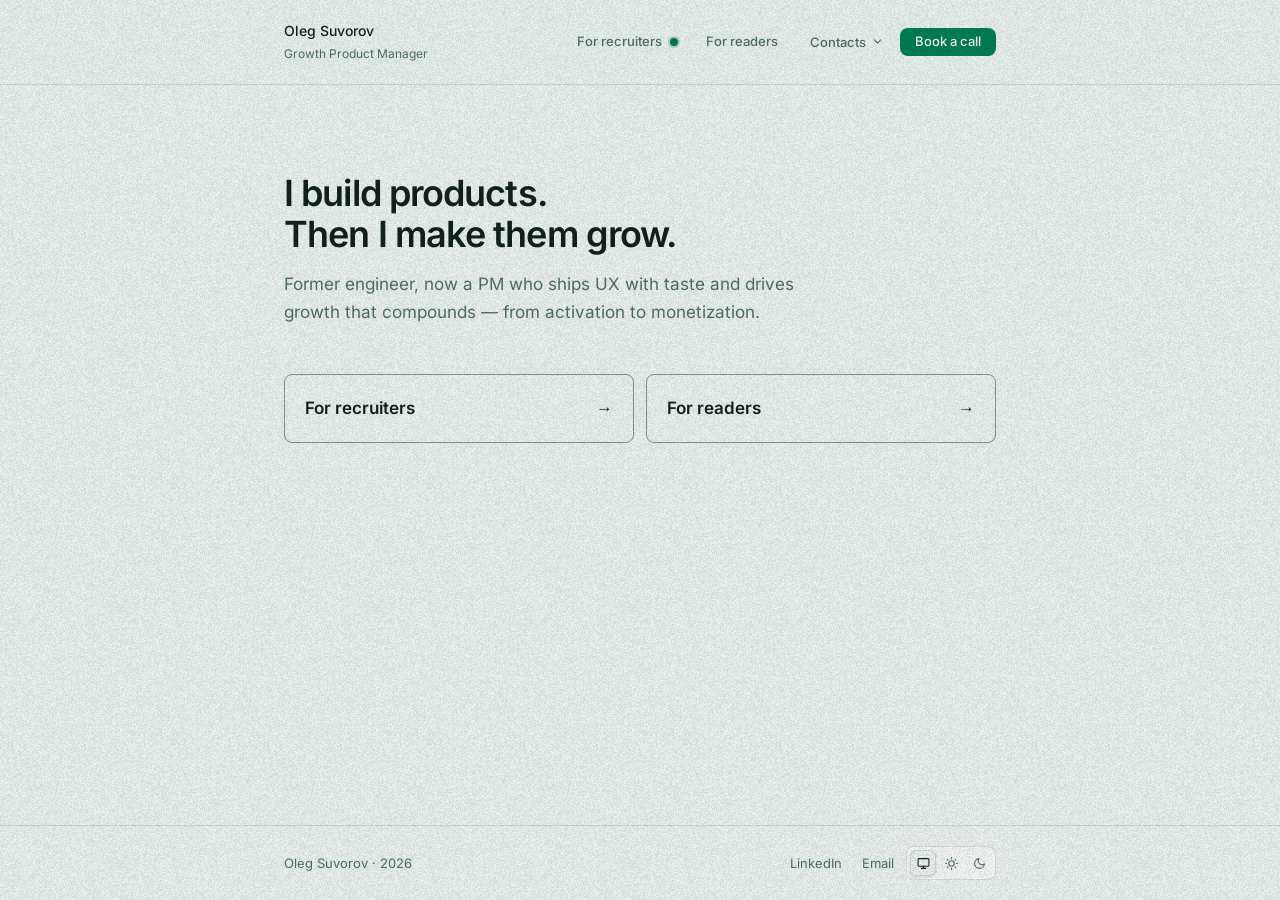
==== commit 99d36453: "Merge 9e1c32fa47587382d8921fcd8d7525588ba90904 into 1310f6e2c42912186a0479e91d98fd9fe2cbcc11" ====
--- a/index.html
+++ b/index.html
@@ -4,19 +4,6 @@
 <head>
   <meta charset="UTF-8">
   <meta name="viewport" content="width=device-width, initial-scale=1.0">
-
-  <script>
-    (function () {
-      try {
-        var mode = localStorage.getItem('themeMode') || 'system';
-        var light = window.matchMedia('(prefers-color-scheme: light)').matches;
-        var resolved = mode === 'system' ? (light ? 'light' : 'dark') : mode;
-        var index = mode === 'light' ? 1 : mode === 'dark' ? 2 : 0;
-        document.documentElement.setAttribute('data-theme', resolved);
-        document.documentElement.style.setProperty('--switch-x', (index * 28) + 'px');
-      } catch (e) {}
-    })();
-  </script>
   <link rel="icon" href="/favicon.ico" sizes="16x16 32x32 48x48">
   <link rel="apple-touch-icon" href="/apple-touch-icon.png">
   <meta name="description"
@@ -28,7 +15,7 @@
   <meta property="og:url" content="https://suvorav.com/">
   <link rel="canonical" href="https://suvorav.com/">
   <meta name="twitter:card" content="summary">
-  <link rel="stylesheet" href="/styles.css?v=round8-column">
+  <link rel="stylesheet" href="/styles.css?v=round8-dark">
   <style>
     .theme-switcher {
       display: inline-flex;
@@ -437,6 +424,17 @@
     .fw-table th, .fw-table td { text-align: left; vertical-align: top; padding: 10px 12px; border-bottom: 1px solid var(--border); }
     .fw-table th { font-size: 11px; font-weight: 600; letter-spacing: 0.08em; text-transform: uppercase; color: var(--muted-fg); }
     .fw-table td:first-child { font-weight: 600; white-space: nowrap; }
+    /* ── Home: short fork ── */
+    .home { padding: 88px 0 120px; }
+    .home h1 { font-size: 36px; font-weight: 600; letter-spacing: -0.025em; line-height: 1.15; margin: 0 0 16px; }
+    .home .hero-bio { font-size: 17px; line-height: 1.6; color: var(--muted-fg); max-width: 520px; margin: 0 0 48px; }
+    .options { list-style: none; margin: 0; padding: 0; display: grid; grid-template-columns: 1fr 1fr; gap: 12px; }
+    .options a { display: flex; flex-direction: column; gap: 6px; height: 100%; padding: 20px; border-radius: var(--radius); background: var(--accent); text-decoration: none; color: var(--foreground); transition: background .15s; }
+    .options a:hover { background: color-mix(in srgb, var(--accent) 100%, var(--foreground) 8%); }
+    .opt-title { display: flex; justify-content: space-between; font-size: 17px; font-weight: 600; }
+    .opt-arrow { color: var(--muted-fg); }
+    .opt-desc { font-size: 15px; line-height: 1.5; color: var(--muted-fg); }
+    @media (max-width: 640px) { .home { padding: 48px 0 80px; } .home h1 { font-size: 28px; } .options { grid-template-columns: 1fr; } }
     /* ── Articles list ── */
     .article-list { list-style: none; margin: 8px 0 0; padding: 0; border-top: 1px solid var(--border); }
     .article-list li { border-bottom: 1px solid var(--border); }
@@ -449,70 +447,79 @@
 
 <body>
 
-  <header class="site-header">
-    <div class="site-header-inner">
+  <nav>
+    <div class="container">
       <a href="/" class="nav-brand">
-        <span class="nav-name">Oleg Suvorov</span>
+        <span class="nav-name-row">
+          <span class="nav-name">Oleg Suvorov</span>
+        </span>
         <span class="nav-sub">Growth Product Manager</span>
       </a>
-      <div class="header-actions">
-        <nav class="site-nav" id="site-nav" aria-label="Primary">
-          <ul class="nav-links">
-          <li class="nav-recruiters"><a href="/for-recruiters/">For recruiters<span class="status-dot"><span class="status-tooltip">Open to Job Opportunities</span></span></a></li>
-          <li><a href="/for-founders/">For founders</a></li>
-          <li><a href="/articles/">For readers</a></li>
+      <button class="nav-burger" aria-label="Toggle menu" aria-expanded="false">
+        <svg class="icon-open" viewBox="0 0 24 24" fill="none" stroke="currentColor" stroke-width="2" stroke-linecap="round">
+          <line x1="4" y1="7" x2="20" y2="7" />
+          <line x1="4" y1="12" x2="20" y2="12" />
+          <line x1="4" y1="17" x2="20" y2="17" />
+        </svg>
+        <svg class="icon-close" viewBox="0 0 24 24" fill="none" stroke="currentColor" stroke-width="2" stroke-linecap="round">
+          <line x1="6" y1="6" x2="18" y2="18" />
+          <line x1="18" y1="6" x2="6" y2="18" />
+        </svg>
+      </button>
+      <ul class="nav-links">
+        <li class="nav-recruiters"><a href="/for-recruiters/">For recruiters<span class="status-dot"><span class="status-tooltip">Open to Job Opportunities</span></span></a></li>
+        <li><a href="/articles/">For readers</a></li>
         <li class="nav-contact">
-          <button class="nav-contact-trigger" type="button" aria-expanded="false" aria-haspopup="true">
+          <button class="nav-contact-trigger" aria-expanded="false" aria-haspopup="true">
             Contacts
-            <svg class="chevron" viewBox="0 0 24 24" fill="none" stroke="currentColor" stroke-width="2" stroke-linecap="round" stroke-linejoin="round" aria-hidden="true">
+            <svg class="chevron" viewBox="0 0 24 24" fill="none" stroke="currentColor" stroke-width="2" stroke-linecap="round" stroke-linejoin="round">
               <polyline points="6 9 12 15 18 9" />
             </svg>
           </button>
           <div class="nav-contact-menu">
             <button class="copy-email" data-email="olegsuvorav@gmail.com" aria-label="Copy email address">
               <span class="copy-email-label">Copy olegsuvorav@gmail.com</span>
-              <svg class="copy-icon" viewBox="0 0 24 24" fill="none" stroke="currentColor" stroke-width="2" stroke-linecap="round" stroke-linejoin="round" aria-hidden="true">
+              <svg class="copy-icon" viewBox="0 0 24 24" fill="none" stroke="currentColor" stroke-width="2" stroke-linecap="round" stroke-linejoin="round">
                 <rect x="9" y="9" width="13" height="13" rx="2" ry="2" />
                 <path d="M5 15H4a2 2 0 0 1-2-2V4a2 2 0 0 1 2-2h9a2 2 0 0 1 2 2v1" />
               </svg>
-              <svg class="check-icon" viewBox="0 0 24 24" fill="none" stroke="currentColor" stroke-width="2.5" stroke-linecap="round" stroke-linejoin="round" aria-hidden="true">
+              <svg class="check-icon" viewBox="0 0 24 24" fill="none" stroke="currentColor" stroke-width="2.5" stroke-linecap="round" stroke-linejoin="round">
                 <polyline points="20 6 9 17 4 12" />
               </svg>
             </button>
             <a href="https://linkedin.com/in/ohsuvorav" target="_blank" rel="noopener">
               Open LinkedIn profile
-              <svg viewBox="0 0 24 24" fill="none" stroke="currentColor" stroke-width="2" stroke-linecap="round" stroke-linejoin="round" aria-hidden="true">
+              <svg viewBox="0 0 24 24" fill="none" stroke="currentColor" stroke-width="2" stroke-linecap="round" stroke-linejoin="round">
                 <line x1="7" y1="17" x2="17" y2="7" />
                 <polyline points="7 7 17 7 17 17" />
               </svg>
             </a>
           </div>
         </li>
-          </ul>
-        </nav>
-        <a href="https://calendar.notion.so/meet/ohsuvorav/product-growth" class="nav-cta" target="_blank" rel="noopener">Book a call</a>
-        <button class="nav-burger" type="button" aria-label="Menu" aria-expanded="false" aria-controls="site-nav">Menu</button>
-      </div>
+        <li><a href="https://calendar.notion.so/meet/ohsuvorav/product-growth" class="nav-cta" target="_blank" rel="noopener">Book a call</a></li>
+      </ul>
     </div>
-  </header>
-
-  <main class="home">
-    <div class="home-inner">
-      <h1>I build products.<br>Then I make them grow.</h1>
-      <p class="hero-bio">Former engineer, now a PM who ships UX with taste and drives growth that compounds — from activation to monetization.</p>
-      <div class="cards">
-        <a class="card" href="/for-recruiters/">
-          <span class="title">For recruiters</span>
-          <span class="arrow" aria-hidden="true">→</span>
-        </a>
-        <a class="card" href="/for-founders/">
-          <span class="title">For founders</span>
-          <span class="arrow" aria-hidden="true">→</span>
-        </a>
-        <a class="card" href="/articles/">
-          <span class="title">For readers</span>
-          <span class="arrow" aria-hidden="true">→</span>
-        </a>
+  </nav>
+
+  <main>
+    <div class="home">
+      <div class="container">
+        <h1>I build products.<br>Then I make them grow.</h1>
+        <p class="hero-bio">Former engineer, now a PM who ships UX with taste and drives growth that compounds — from activation to monetization.</p>
+        <ul class="options">
+          <li>
+            <a href="/for-recruiters/">
+              <span class="opt-title">For recruiters <span class="opt-arrow" aria-hidden="true">&rarr;</span></span>
+              <span class="opt-desc">Why hire me, how I work, and my career.</span>
+            </a>
+          </li>
+          <li>
+            <a href="/articles/">
+              <span class="opt-title">For readers <span class="opt-arrow" aria-hidden="true">&rarr;</span></span>
+              <span class="opt-desc">Articles on product growth.</span>
+            </a>
+          </li>
+        </ul>
       </div>
     </div>
   </main>
@@ -584,7 +591,7 @@
     </div>
   </div>
 
-  <script src="/site.js?v=round8-column"></script>
+  <script src="/site.js"></script>
   <script>
     // TOC scroll highlight
     const tocItems = document.querySelectorAll('.toc-item');
--- a/styles.css
+++ b/styles.css
@@ -1,4 +1,4 @@
-/* Round 8 brand. Inter from @fontsource-variable/inter, Geist Mono from the geist package. */
+/* Self-hosted Inter (text) and Geist Mono (mono and labels). */
 @font-face {
   font-family: Inter;
   font-style: normal;
@@ -25,195 +25,76 @@
   src: url("/fonts/GeistMono-Variable.woff2") format("woff2");
 }
 
-:root {
-  color-scheme: light;
-  --ink: #12211C;
-  --paper: #ECF3F1;
-  --paper2: #F7FAF9;
-  --green: #008055;
-  --green-text: #007A50;
-  --deep: #154736;
-  --mint: #4CBF95;
-  --off: #F5F8F7;
-  --muted-brand: #4E7064;
-  --background: var(--paper);
-  --foreground: var(--ink);
-  --muted: var(--paper2);
-  --muted-fg: var(--muted-brand);
-  --border: rgba(18, 33, 28, .10);
-  --input: rgba(18, 33, 28, .28);
-  --primary: var(--green);
-  --primary-fg: var(--off);
-  --accent: #F0F5F3;
-  --accent-fg: var(--ink);
-  --accent-color: var(--green-text);
-  /* Same small corner radius as the live site (0.5rem). Buttons stay rectangular. */
-  --radius: 0.5rem;
-  --column: 760px;
-  --focus: var(--green-text);
-  --hair: rgba(18, 33, 28, .10);
-  --nav-bg: rgba(236, 243, 241, .86);
-  --nav-solid: #ECF3F1;
-  --footer-fg: var(--muted-brand);
-  --link: var(--ink);
-  --card-border: rgba(18, 33, 28, .50);
-  --card-fill: #154736;
-  --card-fill-fg: #ECF3F1;
-  --card-shadow: 0 16px 36px rgba(18, 33, 28, .16);
-  --grain-mode: multiply;
-  --grain-opacity: .11;
-  --dropdown-bg: #FFFFFF;
-  --dropdown-border: rgba(18, 33, 28, .12);
-  --dropdown-hover: #F0F5F3;
-  --dropdown-fg: var(--ink);
-  --dropdown-muted: var(--muted-brand);
-  --switch-track: #E0EAE6;
-  --switch-thumb: #FFFFFF;
-  --switch-icon: var(--muted-brand);
-  --switch-icon-on: var(--ink);
-  --menu-border: rgba(18, 33, 28, .50);
-  --cta-lip: #154736;
-}
-
-[data-theme="dark"] {
-  color-scheme: dark;
-  --background: var(--ink);
-  --foreground: var(--paper);
-  --muted: #1C332C;
-  --muted-fg: #C0C9C6;
-  --border: rgba(236, 243, 241, .10);
-  --input: rgba(236, 243, 241, .28);
-  --primary: var(--mint);
-  --primary-fg: var(--ink);
-  --accent: #243832;
-  --accent-fg: var(--paper);
-  --accent-color: var(--mint);
-  --focus: var(--mint);
-  --hair: rgba(236, 243, 241, .10);
-  --nav-bg: rgba(18, 33, 28, .86);
-  --nav-solid: #12211C;
-  --footer-fg: #C0C9C6;
-  --link: var(--paper);
-  --card-border: rgba(236, 243, 241, .45);
-  --card-fill: #243832;
-  --card-fill-fg: #ECF3F1;
-  --card-shadow: 0 16px 36px rgba(0, 0, 0, .45);
-  --grain-mode: overlay;
-  --grain-opacity: .18;
-  --dropdown-bg: #1C332C;
-  --dropdown-border: rgba(236, 243, 241, .12);
-  --dropdown-hover: #243832;
-  --dropdown-fg: var(--paper);
-  --dropdown-muted: #C0C9C6;
-  --switch-track: #1C332C;
-  --switch-thumb: #243832;
-  --switch-icon: #C0C9C6;
-  --switch-icon-on: var(--paper);
-  --menu-border: rgba(236, 243, 241, .45);
-  --cta-lip: #2E7A5C;
-}
-
 * {
   margin: 0;
   padding: 0;
   box-sizing: border-box;
 }
 
-html,
+/* Dark theme: deep green. */
+:root {
+  color-scheme: dark;
+  --background: #10201A;
+  --foreground: #ECF3F1;
+  --muted: #1A2E27;
+  --muted-fg: #A3B5AC;
+  --border: rgba(168, 188, 176, 0.18);
+  --input: rgba(236, 243, 241, 0.28);
+  --primary: #4CBF95;
+  --primary-fg: #10201A;
+  --accent: #1C332C;
+  --accent-fg: #ECF3F1;
+  --radius: 0.5rem;
+  --accent-color: #4CBF95;
+}
+
+/* Paper and ink. Accent #008055; small text #007A50. */
+[data-theme="light"] {
+  color-scheme: light;
+  --background: #ECF3F1;
+  --foreground: #12211C;
+  --muted: #F7FAF9;
+  --muted-fg: #4E7064;
+  --border: rgba(18, 33, 28, 0.12);
+  --input: rgba(18, 33, 28, 0.28);
+  --primary: #008055;
+  --primary-fg: #ffffff;
+  --accent: #E4EEEA;
+  --accent-fg: #12211C;
+  --accent-color: #007A50;
+}
+
 body {
   background: var(--background);
   color: var(--foreground);
-}
-
-body {
-  font-family: Inter, sans-serif;
+  font-family: 'Inter', -apple-system, sans-serif;
   -webkit-font-smoothing: antialiased;
   line-height: 1.6;
-  min-height: 0;
-  display: flex;
-  flex-direction: column;
-}
-
-/* Footer follows the content. Short pages do not stretch a gap under the hero. */
-main {
-  flex: 0 0 auto;
-}
-
-body::before {
-  content: "";
-  position: fixed;
-  inset: 0;
-  pointer-events: none;
-  z-index: 300;
-  background-image: url("/img/grain.png");
-  background-repeat: repeat;
-  opacity: var(--grain-opacity);
-  mix-blend-mode: var(--grain-mode);
-}
-
-a {
-  color: inherit;
-}
-
-button {
-  font: inherit;
-  color: inherit;
-  background: none;
-  border: 0;
-  cursor: pointer;
-}
-
-:focus-visible {
-  outline: 2px solid var(--focus);
-  outline-offset: 3px;
-}
-
-::selection {
-  background: rgba(0, 128, 85, .22);
-  color: var(--foreground);
-}
-
-[data-theme="dark"] ::selection {
-  background: rgba(76, 191, 149, .28);
-}
-
-/* One centered column — the same 760px measure as the live site — for header, page, and footer. */
+}
+
+/* ── Layout ── */
 .container {
-  max-width: var(--column);
+  max-width: 760px;
   margin: 0 auto;
   padding: 0 24px;
 }
 
-/* ── Header ── */
-.site-header {
+/* ── Nav ── */
+nav {
   position: sticky;
   top: 0;
   z-index: 100;
-  border-bottom: 1px solid var(--hair);
-  background: var(--nav-bg);
-  backdrop-filter: saturate(160%) blur(10px);
-  -webkit-backdrop-filter: saturate(160%) blur(10px);
-}
-
-.site-header-inner,
-.home-inner {
-  width: 100%;
-  max-width: var(--column);
-  margin: 0 auto;
-  padding-left: 24px;
-  padding-right: 24px;
-}
-
-.site-header-inner {
-  padding-top: 16px;
-  padding-bottom: 16px;
-}
-
-.site-header-inner {
-  display: flex;
-  align-items: center;
+  padding: 20px 0;
+  border-bottom: 1px solid var(--border);
+  background: color-mix(in srgb, var(--background) 80%, transparent);
+  backdrop-filter: saturate(180%) blur(10px);
+  -webkit-backdrop-filter: saturate(180%) blur(10px);
+}
+
+nav .container {
+  display: flex;
   justify-content: space-between;
-  gap: 16px;
+  align-items: center;
 }
 
 .nav-brand {
@@ -221,67 +102,12 @@
   display: flex;
   flex-direction: column;
   gap: 2px;
-  flex-shrink: 0;
-}
-
-.nav-name {
-  display: block;
-  font-size: 16px;
-  font-weight: 700;
-  line-height: 1.2;
-  color: var(--foreground);
-}
-
-.nav-sub {
-  display: block;
-  font-size: 14px;
-  font-weight: 400;
-  line-height: 1.3;
-  color: var(--muted-fg);
-  white-space: nowrap;
-}
-
-.header-actions {
-  display: flex;
-  align-items: center;
-  gap: 8px;
-}
-
-.site-nav {
-  display: block;
-}
-
-.nav-links {
-  display: flex;
-  align-items: center;
-  gap: 2px;
-  list-style: none;
-}
-
-.nav-links a,
-.nav-contact-trigger {
-  font-size: 13px;
-  font-weight: 500;
-  color: var(--foreground);
-  text-decoration: none;
-  height: 28px;
-  padding: 0 8px;
-  border-radius: calc(var(--radius) - 2px);
-  display: inline-flex;
-  align-items: center;
-  gap: 8px;
-  white-space: nowrap;
-  background: transparent;
-  border: 0;
-  cursor: pointer;
-  font-family: inherit;
-  line-height: 1.2;
-}
-
-.nav-links a:hover,
-.nav-contact-trigger:hover,
-.nav-contact.open .nav-contact-trigger {
-  background: var(--dropdown-hover);
+}
+
+.nav-name-row {
+  display: flex;
+  align-items: center;
+  gap: 6px;
 }
 
 .status-dot {
@@ -289,21 +115,40 @@
   width: 8px;
   height: 8px;
   border-radius: 50%;
-  background: var(--green);
-  box-shadow: 0 0 0 3px rgba(0, 128, 85, .22);
-  flex: none;
-}
-
-[data-theme="dark"] .status-dot {
-  background: var(--mint);
-  box-shadow: 0 0 0 3px rgba(76, 191, 149, .22);
+  background: var(--accent-color);
+  flex-shrink: 0;
+  cursor: pointer;
+}
+
+.status-dot::after {
+  content: '';
+  position: absolute;
+  inset: -2px;
+  border-radius: 50%;
+  background: var(--accent-color);
+  opacity: 0.25;
+  animation: pulse 2s ease-in-out infinite;
+}
+
+@keyframes pulse {
+
+  0%,
+  100% {
+    transform: scale(1);
+    opacity: 0.25;
+  }
+
+  50% {
+    transform: scale(1.6);
+    opacity: 0;
+  }
 }
 
 .status-tooltip {
   position: absolute;
-  left: 50%;
-  top: calc(100% + 12px);
-  transform: translateX(-50%);
+  left: 14px;
+  top: 50%;
+  transform: translateY(-50%);
   background: var(--foreground);
   color: var(--background);
   font-size: 11px;
@@ -313,25 +158,90 @@
   border-radius: 6px;
   pointer-events: none;
   opacity: 0;
-  transition: opacity .15s;
-  z-index: 5;
-}
-
-.nav-recruiters a:hover .status-tooltip,
-.status-dot:hover .status-tooltip,
+  transition: opacity 0.15s;
+}
+
+.status-dot:hover .status-tooltip {
+  opacity: 1;
+}
+
 .status-dot.active .status-tooltip {
   opacity: 1;
 }
 
+.nav-name {
+  font-size: 14px;
+  font-weight: 500;
+  color: var(--foreground);
+}
+
+.nav-sub {
+  font-size: 12px;
+  color: var(--muted-fg);
+  font-weight: 400;
+}
+
+.nav-links {
+  display: flex;
+  gap: 4px;
+  list-style: none;
+  align-items: center;
+}
+
+/* shadcn ghost button */
+.nav-links a {
+  font-size: 13px;
+  font-weight: 500;
+  color: var(--muted-fg);
+  text-decoration: none;
+  height: 28px;
+  padding: 0 12px;
+  border-radius: calc(var(--radius) - 2px);
+  transition: background 0.15s, color 0.15s;
+  display: inline-flex;
+  align-items: center;
+}
+
+.nav-links a:hover {
+  background: var(--accent);
+  color: var(--accent-fg);
+}
+
+/* ── Contact dropdown ── */
 .nav-contact {
   position: relative;
+  margin-left: 4px;
+}
+
+.nav-contact-trigger {
+  font-family: inherit;
+  font-size: 13px;
+  font-weight: 500;
+  color: var(--muted-fg);
+  background: transparent;
+  border: none;
+  -webkit-appearance: none;
+  appearance: none;
+  cursor: pointer;
+  height: 28px;
+  padding: 0 12px;
+  border-radius: calc(var(--radius) - 2px);
+  display: inline-flex;
+  align-items: center;
+  gap: 5px;
+  transition: background 0.15s, color 0.15s;
+}
+
+.nav-contact-trigger:hover,
+.nav-contact.open .nav-contact-trigger {
+  background: var(--accent);
+  color: var(--accent-fg);
 }
 
 .nav-contact-trigger .chevron {
-  width: 14px;
-  height: 14px;
-  display: block;
-  transition: transform .15s;
+  width: 13px;
+  height: 13px;
+  transition: transform 0.15s;
 }
 
 .nav-contact.open .nav-contact-trigger .chevron {
@@ -342,60 +252,60 @@
   position: absolute;
   top: calc(100% + 6px);
   right: 0;
-  min-width: 280px;
-  background: var(--dropdown-bg);
-  border: 1px solid var(--dropdown-border);
-  border-radius: 12px;
-  box-shadow: 0 8px 24px rgba(18, 33, 28, .12);
+  min-width: 264px;
+  background: var(--background);
+  border: 1px solid var(--border);
+  border-radius: var(--radius);
+  box-shadow: 0 8px 24px rgba(0, 0, 0, 0.12);
   padding: 6px;
   display: none;
   flex-direction: column;
   gap: 2px;
-  z-index: 400;
-}
-
-[data-theme="dark"] .nav-contact-menu {
-  box-shadow: 0 8px 24px rgba(0, 0, 0, .4);
+  z-index: 50;
 }
 
 .nav-contact.open .nav-contact-menu {
   display: flex;
 }
 
+/* rows inside the dropdown (email, linkedin, cv) */
 .nav-contact-menu a,
 .nav-contact-menu .copy-email {
   font-family: inherit;
-  font-size: 14px;
+  font-size: 13px;
   font-weight: 500;
-  color: var(--dropdown-fg);
+  color: var(--foreground);
   background: transparent;
-  border: 0;
+  border: none;
+  -webkit-appearance: none;
+  appearance: none;
   text-align: left;
   text-decoration: none;
   cursor: pointer;
   height: auto;
-  padding: 10px 12px;
-  border-radius: 8px;
+  padding: 9px 10px;
+  border-radius: calc(var(--radius) - 2px);
   display: flex;
   align-items: center;
   justify-content: space-between;
   gap: 12px;
   width: 100%;
-  white-space: normal;
+  transition: background 0.15s;
 }
 
 .nav-contact-menu a:hover,
 .nav-contact-menu .copy-email:hover {
-  background: var(--dropdown-hover);
+  background: var(--accent);
 }
 
 .nav-contact-menu svg {
   width: 15px;
   height: 15px;
   flex-shrink: 0;
-  color: var(--dropdown-muted);
-}
-
+  color: var(--muted-fg);
+}
+
+/* copy-email affordance — icon swaps to a green check on copy */
 .copy-email .check-icon {
   display: none;
 }
@@ -413,383 +323,188 @@
   color: var(--accent-color);
 }
 
-.nav-cta {
+/* primary button (Book a call) — nav uses the compact xs size */
+.nav-links a.nav-cta {
+  color: var(--primary-fg);
+  background: var(--primary);
+  border: 1px solid transparent;
+  border-radius: var(--radius);
+  height: 28px;
+  padding: 0 14px;
   display: inline-flex;
   align-items: center;
-  justify-content: center;
+}
+
+.nav-links a.nav-cta:hover {
   background: var(--primary);
   color: var(--primary-fg);
-  height: 28px;
-  padding: 0 14px;
-  border-radius: var(--radius);
-  border: 1px solid transparent;
-  font-weight: 500;
-  font-size: 13px;
-  line-height: 1;
-  white-space: nowrap;
-  text-decoration: none;
-}
-
-.nav-cta:hover {
-  color: var(--primary-fg);
   opacity: 0.88;
 }
 
+/* ── Mobile burger menu ── */
 .nav-burger {
   display: none;
+  background: transparent;
+  border: none;
+  padding: 0;
+  width: 28px;
+  height: 28px;
+  cursor: pointer;
+  color: var(--foreground);
   align-items: center;
   justify-content: center;
-  height: 32px;
-  padding: 0 12px;
-  border-radius: var(--radius);
-  border: 1px solid var(--menu-border);
-  background: transparent;
-  color: var(--foreground);
-  font-family: inherit;
-  font-size: 15px;
-  font-weight: 600;
-  line-height: 1;
-  white-space: nowrap;
-  cursor: pointer;
-}
-
-/* ── Home ── */
-.home {
-  padding: 32px 0 0;
-}
-
-body .home h1 {
-  font-size: 60px;
-  font-weight: 800;
-  letter-spacing: -1.4px;
-  line-height: 1.04;
-  max-width: 100%;
-  margin: 0;
-  color: var(--foreground);
-}
-
-body .home .hero-bio {
-  margin: 20px 0 0;
-  font-size: 18px;
-  line-height: 1.45;
-  color: var(--muted-fg);
-  max-width: 720px;
-  font-weight: 400;
-}
-
-.cards {
-  display: grid;
-  grid-template-columns: 1fr;
-  gap: 12px;
-  align-items: stretch;
-  margin-top: 28px;
-}
-
-.card {
-  display: flex;
-  align-items: center;
-  justify-content: space-between;
-  gap: 20px;
-  text-align: left;
-  text-decoration: none;
-  color: inherit;
-  background: transparent;
-  border: 1px solid var(--card-border);
-  border-radius: 18px;
-  padding: 32px;
-  box-shadow: none;
-  min-height: 0;
-  transition: background .18s ease, border-color .18s ease, box-shadow .18s ease, color .18s ease;
-}
-
-.card .title {
-  font-weight: 800;
-  letter-spacing: -.6px;
-  line-height: 1.15;
-  min-width: 0;
-  font-size: 36px;
-  color: var(--foreground);
-  transition: color .18s ease;
-}
-
-.card .arrow {
-  flex: none;
-  font-weight: 500;
-  line-height: 1;
-  font-size: 32px;
-  color: var(--foreground);
-  font-family: Inter, sans-serif;
-  transition: transform .18s ease, color .18s ease;
-}
-
-.card:hover,
-.card:focus-visible {
-  background: var(--card-fill);
-  border-color: var(--card-fill);
-  box-shadow: var(--card-shadow);
-}
-
-.card:hover .title,
-.card:hover .arrow,
-.card:focus-visible .title,
-.card:focus-visible .arrow {
-  color: var(--card-fill-fg);
-}
-
-.card:hover .arrow,
-.card:focus-visible .arrow {
-  transform: translateX(6px);
-}
-
-[data-theme="dark"] .card:hover,
-[data-theme="dark"] .card:focus-visible {
-  border-color: var(--mint);
-}
-
-/* ── Footer ── */
-body footer {
-  margin-top: 40px;
-  padding: 20px 0 28px;
-  border-top: 1px solid var(--hair);
-}
-
-body footer .container {
-  display: flex;
-  justify-content: space-between;
-  align-items: center;
-  gap: 16px;
-}
-
-body .footer-name {
-  font-size: 14px;
-  color: var(--footer-fg);
-}
-
-body .footer-links {
-  display: flex;
-  align-items: center;
-  gap: 8px;
-}
-
-body footer .footer-links a,
-body footer .footer-links .copy-email {
-  color: var(--link);
-  font-weight: 500;
-  font-size: 14px;
-  text-decoration: underline;
-  text-underline-offset: 3px;
-  background: none;
-  height: auto;
-  padding: 6px 8px;
-  border-radius: 0;
-  border: 0;
-  display: inline-flex;
-  align-items: center;
-  gap: 6px;
-  cursor: pointer;
-  font-family: inherit;
-}
-
-body footer .footer-links a:hover,
-body footer .footer-links .copy-email:hover {
-  background: none;
-  color: var(--link);
-}
-
-body footer .footer-links a svg,
-body footer .footer-links .copy-email .copy-icon {
+  flex-shrink: 0;
+}
+
+.nav-burger svg {
+  width: 24px;
+  height: 24px;
+  display: block;
+}
+
+.nav-burger .icon-close {
   display: none;
 }
 
-body footer .footer-links .copy-email.copied .check-icon {
+nav.menu-open .nav-burger .icon-open {
+  display: none;
+}
+
+nav.menu-open .nav-burger .icon-close {
   display: block;
-  width: 14px;
-  height: 14px;
-  color: var(--accent-color);
-}
-
-/* ── Theme switcher ── */
-body .theme-switcher {
-  position: relative;
-  display: inline-flex;
-  align-items: center;
-  background: var(--switch-track);
-  border: 1px solid var(--hair);
-  border-radius: var(--radius);
-  padding: 3px;
-  gap: 2px;
-}
-
-body .theme-indicator {
-  position: absolute;
-  width: 26px;
-  height: 26px;
-  border-radius: calc(var(--radius) - 2px);
-  background: var(--switch-thumb);
-  border: 1px solid var(--hair);
-  box-shadow: 0 1px 3px rgba(18, 33, 28, .12);
-  pointer-events: none;
-  left: 3px;
-  transition: transform .2s;
-  transform: translateX(var(--switch-x, 0px));
-}
-
-body .theme-btn {
-  position: relative;
-  z-index: 1;
-  width: 26px;
-  height: 26px;
-  padding: 0;
-  border-radius: calc(var(--radius) - 2px);
-  border: 0;
-  background: none;
-  color: var(--switch-icon);
-  display: inline-flex;
-  align-items: center;
-  justify-content: center;
-  cursor: pointer;
-}
-
-body .theme-btn:hover,
-body .theme-btn.active,
-body .theme-btn[aria-pressed="true"] {
-  color: var(--switch-icon-on);
-  background: none;
-}
-
-body .theme-btn svg {
-  width: 14px;
-  height: 14px;
-  display: block;
-}
-
-/* ── Shared label + long-form type ── */
-body .section-label,
-body .hero-role,
-body .case-company-chip,
-body .move-label,
-body .compare-label,
-body .case-preview-company,
-body .ctx-year,
-body .fw-table th,
-body .tag,
-body .slider-labels span,
-body .notes-label,
-body .filter-bar-label,
-body code {
-  font-family: "Geist Mono", ui-monospace, SFMono-Regular, Menlo, monospace;
-}
-
-body .case-company-chip,
-body .hero-role {
-  color: var(--accent-color);
-}
-
-body .rec-hero h1,
-body .case-title,
-body main.policy h1 {
-  font-weight: 800;
-  letter-spacing: -0.03em;
-  line-height: 1.08;
-  color: var(--foreground);
-}
-
-body .case-title,
-body .rec-hero h1 {
-  font-size: 44px;
-}
-
-body .section-heading,
-body .case-section h2,
-body .article-list h2,
-body .notes-year .t {
-  font-weight: 700;
-  letter-spacing: -0.02em;
-}
-
-body .btn-primary,
-body .cv-modal-submit {
-  background: var(--primary);
-  color: var(--primary-fg);
-  border-radius: var(--radius);
-  box-shadow: none;
-  font-weight: 500;
-}
-
-body .cv-modal-submit {
-  border: 1px solid var(--foreground);
-}
-
-body .btn-primary:hover,
-body .cv-modal-submit:hover {
-  opacity: 0.88;
-  filter: none;
-}
-
-body .btn-outline,
-body .rec-link {
-  border: 1px solid var(--card-border);
-  background: transparent;
-  color: var(--foreground);
-  border-radius: var(--radius);
-  font-weight: 500;
-}
-
-body .btn-outline:hover,
-body .rec-link:hover {
-  background: var(--accent);
-  color: var(--foreground);
-}
-
-body .rec-link svg {
-  color: var(--foreground);
-}
-
-body main.policy {
-  max-width: var(--column);
-  margin: 0 auto;
-  padding: 64px 24px 80px;
-  line-height: 1.65;
-}
-
-body main.policy a {
-  color: var(--accent-color);
-  text-underline-offset: 3px;
-}
-
-body main.policy h1 {
-  font-size: 40px;
-  margin-bottom: 8px;
-}
-
-body main.policy h2 {
-  margin-top: 32px;
-  font-size: 22px;
-  font-weight: 700;
-  letter-spacing: -0.02em;
-}
-
-body #cv-modal-email:focus,
-body #cv-modal-email:focus-visible,
-body #cv-modal-code:focus,
-body #cv-modal-code:focus-visible {
-  outline: 2px solid var(--focus);
-  outline-offset: 2px;
-  border-color: var(--focus);
+}
+
+@media (max-width: 640px) {
+  .nav-burger {
+    display: inline-flex;
+  }
+
+  /* full-screen opaque menu — replaces page content instead of overlaying it */
+  .nav-links {
+    position: fixed;
+    inset: 0;
+    z-index: 1;
+    flex-direction: column;
+    align-items: stretch;
+    gap: 2px;
+    padding: 88px 24px 32px;
+    background: var(--background);
+    overflow-y: auto;
+    display: none;
+  }
+
+  nav.menu-open .nav-links {
+    display: flex;
+  }
+
+  /* while open: drop the nav's backdrop-filter so it no longer becomes the
+     containing block for the fixed overlay (otherwise inset:0 sizes to the
+     nav bar, not the viewport), and make the top bar opaque */
+  nav.menu-open {
+    background: var(--background);
+    backdrop-filter: none;
+    -webkit-backdrop-filter: none;
+  }
+
+  /* keep the name + close button above the overlay */
+  .nav-brand,
+  .nav-burger {
+    position: relative;
+    z-index: 2;
+  }
+
+  .nav-links a {
+    height: auto;
+    padding: 10px 12px;
+    font-size: 15px;
+    color: var(--foreground);
+    border-radius: var(--radius);
+  }
+
+  /* mobile: Contacts is a collapsible, nested accordion inside the menu */
+  .nav-contact {
+    margin: 6px 0 0;
+  }
+
+  .nav-contact-trigger {
+    display: inline-flex;
+    width: 100%;
+    height: auto;
+    padding: 10px 12px;
+    font-size: 15px;
+    color: var(--foreground);
+    justify-content: space-between;
+    gap: 8px;
+    border-radius: var(--radius);
+  }
+
+  .nav-contact-trigger .chevron {
+    width: 16px;
+    height: 16px;
+  }
+
+  .nav-contact-menu {
+    position: static;
+    display: none;
+    min-width: 0;
+    margin-left: 12px;
+    border: none;
+    box-shadow: none;
+    padding: 0;
+    background: transparent;
+  }
+
+  .nav-contact.open .nav-contact-menu {
+    display: flex;
+  }
+
+  .nav-contact-menu a,
+  .nav-contact-menu .copy-email {
+    padding: 12px;
+    font-size: 15px;
+    gap: 10px;
+  }
+
+  /* verified on-device: the copy button needs 6px 8px to line up with the links */
+  .nav-contact-menu .copy-email {
+    padding: 6px 8px;
+  }
+
+  /* mobile: copy icon always visible — no hover to reveal it */
+  .nav-contact-menu .copy-email .copy-icon {
+    opacity: 1;
+  }
+
+  /* keep the address on one line and never push the icon off-screen */
+  .nav-contact-menu .copy-email .copy-email-label {
+    flex: 0 1 auto;
+    font-size: 15px;
+    min-width: 0;
+    overflow: hidden;
+    text-overflow: ellipsis;
+    white-space: nowrap;
+  }
+
+  .nav-links a.nav-cta {
+    align-self: flex-start;
+    margin-top: 10px;
+    white-space: nowrap;
+    padding: 0 14px;
+  }
 }
 
 /* ── CV download gate modal ── */
 .cv-modal {
   position: fixed;
   inset: 0;
-  background: rgba(18, 33, 28, .62);
+  background: rgba(0, 0, 0, 0.6);
   display: flex;
   align-items: center;
   justify-content: center;
   z-index: 1000;
   opacity: 0;
   pointer-events: none;
-  transition: opacity .2s;
+  transition: opacity 0.2s;
   padding: 1rem;
 }
 
@@ -804,11 +519,11 @@
   max-width: 380px;
   background: var(--background);
   border: 1px solid var(--border);
-  border-radius: 16px;
+  border-radius: var(--radius);
   padding: 1.75rem;
-  box-shadow: 0 24px 80px rgba(18, 33, 28, .28);
+  box-shadow: 0 24px 80px rgba(0, 0, 0, 0.4);
   transform: translateY(8px);
-  transition: transform .2s;
+  transition: transform 0.2s;
 }
 
 .cv-modal.open .cv-modal-box {
@@ -817,15 +532,15 @@
 
 .cv-modal-close {
   position: absolute;
-  top: .75rem;
-  right: .75rem;
+  top: 0.75rem;
+  right: 0.75rem;
   background: none;
   border: none;
   color: var(--muted-fg);
   font-size: 1.25rem;
   line-height: 1;
   cursor: pointer;
-  padding: .25rem;
+  padding: 0.25rem;
 }
 
 .cv-modal-close:hover {
@@ -834,12 +549,12 @@
 
 .cv-modal-box h2 {
   font-size: 1.1rem;
-  margin-bottom: .35rem;
+  margin-bottom: 0.35rem;
 }
 
 .cv-modal-sub {
   color: var(--muted-fg);
-  font-size: .85rem;
+  font-size: 0.85rem;
   margin-bottom: 1.1rem;
 }
 
@@ -847,7 +562,7 @@
 #cv-modal-code-form {
   display: flex;
   flex-direction: column;
-  gap: .6rem;
+  gap: 0.6rem;
 }
 
 #cv-modal-form[hidden],
@@ -858,25 +573,30 @@
 #cv-modal-email,
 #cv-modal-code {
   width: 100%;
-  padding: .6rem .75rem;
+  padding: 0.6rem 0.75rem;
   border: 1px solid var(--input);
-  border-radius: 10px;
+  border-radius: var(--radius);
   background: var(--background);
   color: var(--foreground);
-  font-size: .9rem;
-  font-family: inherit;
+  font-size: 0.9rem;
 }
 
 #cv-modal-code {
-  letter-spacing: .3em;
+  letter-spacing: 0.3em;
   text-align: center;
   font-variant-numeric: tabular-nums;
 }
 
+#cv-modal-email:focus,
+#cv-modal-code:focus {
+  outline: none;
+  border-color: var(--accent-color);
+}
+
 .cv-modal-code-actions {
   display: flex;
   justify-content: space-between;
-  gap: .75rem;
+  gap: 0.75rem;
 }
 
 .cv-modal-link {
@@ -884,7 +604,7 @@
   border: none;
   padding: 0;
   color: var(--muted-fg);
-  font-size: .8rem;
+  font-size: 0.8rem;
   text-decoration: underline;
   text-underline-offset: 2px;
   cursor: pointer;
@@ -896,35 +616,40 @@
 }
 
 .cv-modal-link:disabled {
-  opacity: .5;
+  opacity: 0.5;
   cursor: default;
   text-decoration: none;
 }
 
 .cv-modal-submit {
-  padding: .6rem .75rem;
-  font-size: .9rem;
+  padding: 0.6rem 0.75rem;
+  border-radius: var(--radius);
+  border: 1px solid var(--foreground);
+  background: var(--primary);
+  color: var(--primary-fg);
+  font-size: 0.9rem;
+  font-weight: 500;
   cursor: pointer;
+  transition: opacity 0.15s;
+}
+
+.cv-modal-submit:hover {
+  opacity: 0.85;
 }
 
 .cv-modal-submit:disabled {
-  opacity: .5;
+  opacity: 0.5;
   cursor: default;
-  filter: none;
 }
 
 .cv-modal-error,
 .cv-modal-success {
-  font-size: .85rem;
-  margin-top: .75rem;
+  font-size: 0.85rem;
+  margin-top: 0.75rem;
 }
 
 .cv-modal-error {
-  color: #9F2D2D;
-}
-
-[data-theme="dark"] .cv-modal-error {
-  color: #F0B4B4;
+  color: #ef4444;
 }
 
 .cv-modal-success {
@@ -936,164 +661,107 @@
   text-decoration: underline;
 }
 
-@media (max-width: 759px) {
-  .site-header-inner {
-    display: grid;
-    grid-template-columns: 1fr auto;
-    align-items: center;
-    column-gap: 12px;
-    row-gap: 2px;
-    padding-top: 16px;
-    padding-bottom: 14px;
-  }
-
-  .nav-brand {
-    display: contents;
-  }
-
-  .nav-name {
-    grid-column: 1;
-    grid-row: 1;
-    align-self: center;
-  }
-
-  .header-actions {
-    grid-column: 2;
-    grid-row: 1;
-  }
-
-  .nav-sub {
-    grid-column: 1 / -1;
-    grid-row: 2;
-    margin-top: 2px;
-  }
-
-  .nav-burger {
-    display: inline-flex;
-  }
-
-  .site-nav {
-    display: none;
-  }
-
-  .site-header.menu-open {
-    background: var(--nav-solid);
-    backdrop-filter: none;
-    -webkit-backdrop-filter: none;
-  }
-
-  .site-header.menu-open .site-nav {
-    display: block;
-    position: absolute;
-    left: 0;
-    right: 0;
-    top: 100%;
-    background: var(--nav-solid);
-    border-bottom: 1px solid var(--hair);
-    padding: 8px 12px 16px;
-    z-index: 120;
-  }
-
-  .site-header.menu-open .nav-links {
-    flex-direction: column;
-    align-items: stretch;
-    gap: 2px;
-  }
-
-  .site-header.menu-open .nav-links a,
-  .site-header.menu-open .nav-contact-trigger {
-    width: 100%;
-    justify-content: flex-start;
-    padding: 12px;
-    font-size: 16px;
-    height: auto;
-  }
-
-  .site-header.menu-open .nav-contact {
-    margin: 0;
-  }
-
-  .site-header.menu-open .nav-contact-trigger {
-    justify-content: space-between;
-  }
-
-  .site-header.menu-open .nav-contact-menu {
-    position: static;
-    display: none;
-    min-width: 0;
-    margin: 0 0 0 12px;
-    border: 0;
-    box-shadow: none;
-    padding: 0;
-    background: transparent;
-  }
-
-  .site-header.menu-open .nav-contact.open .nav-contact-menu {
-    display: flex;
-  }
-
-  .home {
-    padding-top: 24px;
-  }
-
-  body .home h1 {
-    font-size: 28px;
-    letter-spacing: -.6px;
-  }
-
-  body .home .hero-bio {
-    font-size: 16px;
-    margin-top: 14px;
-  }
-
-  .cards {
-    grid-template-columns: 1fr;
-    gap: 12px;
-    margin-top: 22px;
-  }
-
-  .card {
-    padding: 22px;
-  }
-
-  .card .title {
-    font-size: 28px;
-  }
-
-  .card .arrow {
-    font-size: 26px;
-  }
-
-  body footer {
-    margin-top: 28px;
-    padding: 16px 0 24px;
-  }
-
-  body footer .container {
-    flex-wrap: wrap;
-    gap: 12px;
-  }
-
-  body .case-title,
-  body .rec-hero h1,
-  body main.policy h1 {
-    font-size: 32px;
-  }
-}
-
-@media (prefers-reduced-motion: reduce) {
-  .card,
-  .card .title,
-  .card .arrow,
-  body .theme-indicator,
-  .nav-contact-trigger .chevron,
-  .cv-modal,
-  .cv-modal-box {
-    transition: none;
-  }
-
-  .card:hover .arrow,
-  .card:focus-visible .arrow {
-    transform: none;
-  }
-}
+/* Sticky footer: short pages keep the footer at the bottom of the viewport */
+body { min-height: 100vh; display: flex; flex-direction: column; }
+main { flex: 1 0 auto; }
+
+/* Open-to-work dot sits next to "For recruiters"; tooltip opens below it */
+.nav-recruiters a { display: inline-flex; align-items: center; gap: 8px; }
+.nav-recruiters a:hover .status-tooltip { opacity: 1; }
+.nav-recruiters .status-tooltip { left: 50%; top: calc(100% + 12px); transform: translateX(-50%); }
+
+/* Grain on every theme. Overlay on dark so it stays visible; multiply on paper. */
+body::before {
+  content: "";
+  position: fixed;
+  inset: 0;
+  pointer-events: none;
+  z-index: 200;
+  background-image: url("/img/grain.png");
+  background-repeat: repeat;
+  opacity: 0.22;
+  mix-blend-mode: overlay;
+}
+
+[data-theme="light"] body::before {
+  opacity: 0.11;
+  mix-blend-mode: multiply;
+}
+
+/* Labels and code use Geist Mono. Sizes stay where each page set them. */
+.section-label,
+.move-label,
+.compare-label,
+.tag,
+.fw-table th,
+.case-company-chip,
+body .case-section code {
+  font-family: "Geist Mono", ui-monospace, SFMono-Regular, Menlo, monospace;
+}
+
+[data-theme="light"] .section-label,
+[data-theme="light"] .move-label,
+[data-theme="light"] .compare-label,
+[data-theme="light"] .fw-table th,
+[data-theme="light"] .tag {
+  color: #007A50;
+}
+
+/* Home path cards: outlined, title + arrow only. Descriptions stay in the markup. */
+body .options .opt-desc {
+  display: none;
+}
+
+body .options a {
+  position: relative;
+  background: transparent;
+  border: 1px solid rgba(168, 188, 176, 0.45);
+  /* Same 0.15s as main's background fade. Border and text join it. */
+  transition: background .15s, border-color .15s, color .15s;
+}
+
+body .options .opt-arrow {
+  color: inherit;
+  transition: transform .15s, color .15s;
+}
+
+body .options .opt-title {
+  transition: color .15s;
+}
+
+body .options a:hover {
+  background: #243832;
+  border-color: #4CBF95;
+}
+
+body .options a:hover .opt-title,
+body .options a:hover .opt-arrow {
+  color: #ECF3F1;
+}
+
+body .options a:hover .opt-arrow {
+  transform: translateX(6px);
+}
+
+[data-theme="light"] body .options a {
+  border-color: rgba(18, 33, 28, 0.45);
+}
+
+[data-theme="light"] body .options a:hover {
+  background: #154736;
+  border-color: #154736;
+}
+
+/* Light hover fill uses the same overlay grain as the dark page, so the green is not flat. */
+[data-theme="light"] body .options a:hover::after {
+  content: "";
+  position: absolute;
+  z-index: 201;
+  inset: 0;
+  border-radius: inherit;
+  pointer-events: none;
+  background-image: url("/img/grain.png");
+  background-repeat: repeat;
+  opacity: 0.22;
+  mix-blend-mode: overlay;
+}
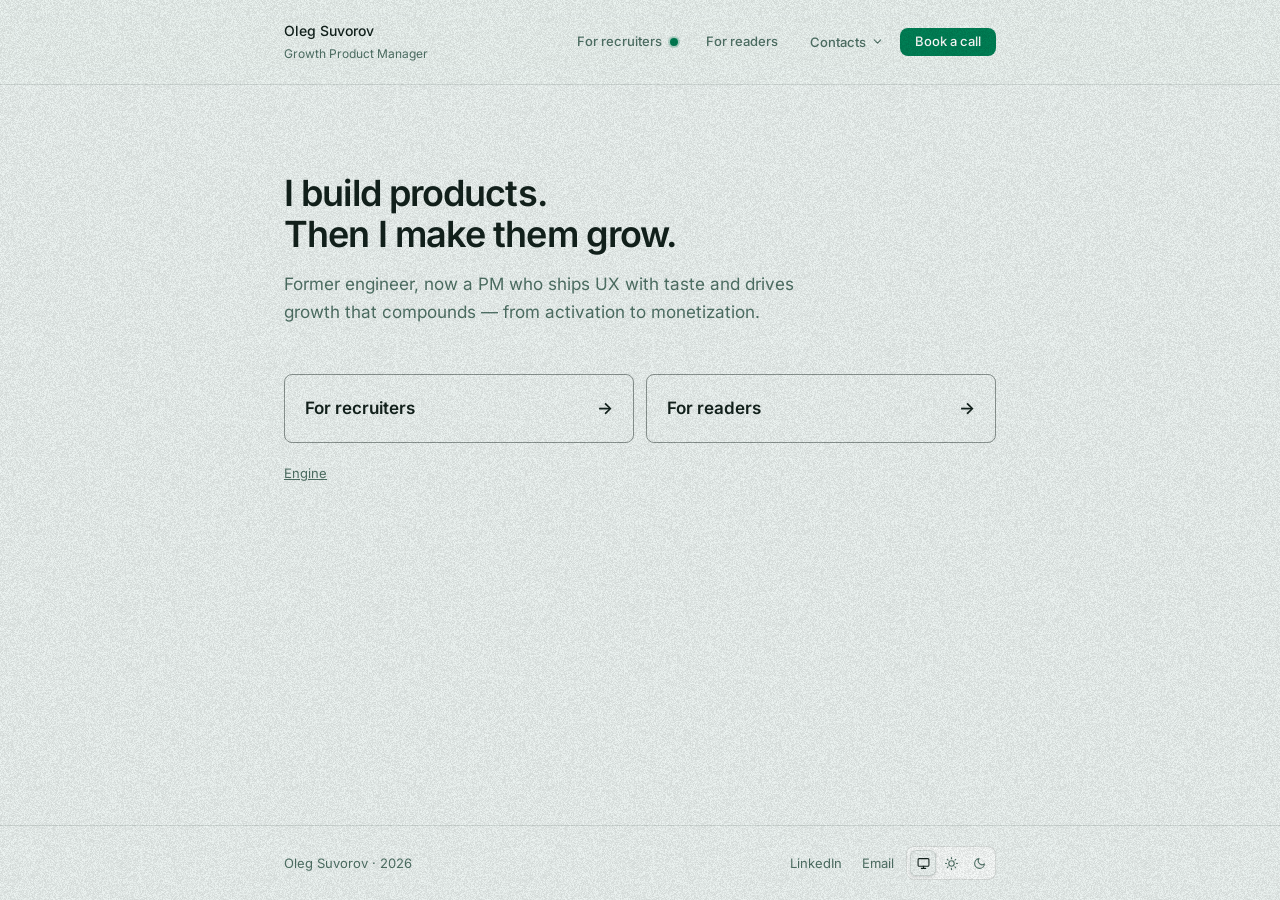
==== commit 8c89b86d: "Add a Second Brain Engine landing page at /engine/ Self-contained page with the paper and green them" ====
--- a/index.html
+++ b/index.html
@@ -15,7 +15,10 @@
   <meta property="og:url" content="https://suvorav.com/">
   <link rel="canonical" href="https://suvorav.com/">
   <meta name="twitter:card" content="summary">
-  <link rel="stylesheet" href="/styles.css?v=round8-dark">
+  <link rel="preconnect" href="https://fonts.googleapis.com">
+  <link href="https://fonts.googleapis.com/css2?family=Inter:wght@300;400;500;600&display=swap" rel="stylesheet">
+  <link href="https://fonts.googleapis.com/css2?family=Geist+Mono:wght@500;600&display=swap" rel="stylesheet">
+  <link rel="stylesheet" href="/styles.css?v=mirality-accent-6">
   <style>
     .theme-switcher {
       display: inline-flex;
@@ -434,6 +437,9 @@
     .opt-title { display: flex; justify-content: space-between; font-size: 17px; font-weight: 600; }
     .opt-arrow { color: var(--muted-fg); }
     .opt-desc { font-size: 15px; line-height: 1.5; color: var(--muted-fg); }
+    .home-engine { margin: 20px 0 0; font-size: 13px; }
+    .home-engine a { color: var(--muted-fg); }
+    .home-engine a:hover { color: var(--foreground); }
     @media (max-width: 640px) { .home { padding: 48px 0 80px; } .home h1 { font-size: 28px; } .options { grid-template-columns: 1fr; } }
     /* ── Articles list ── */
     .article-list { list-style: none; margin: 8px 0 0; padding: 0; border-top: 1px solid var(--border); }
@@ -520,6 +526,7 @@
             </a>
           </li>
         </ul>
+        <p class="home-engine"><a href="/engine/">Engine</a></p>
       </div>
     </div>
   </main>
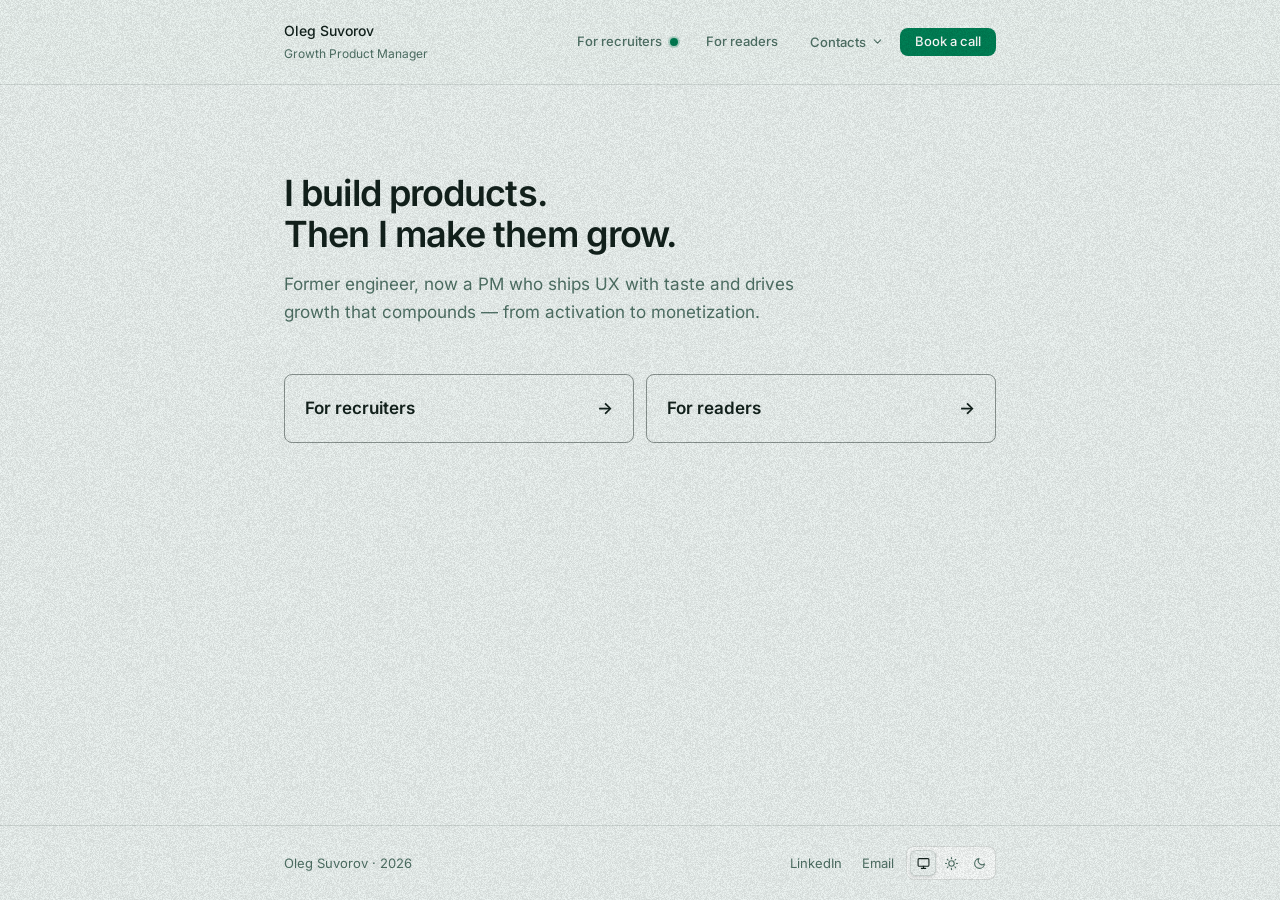
==== commit a4ece636: "Move the landing page into a private Alma site Keep Alma out of the public home page and GitHub Page" ====
--- a/index.html
+++ b/index.html
@@ -437,9 +437,6 @@
     .opt-title { display: flex; justify-content: space-between; font-size: 17px; font-weight: 600; }
     .opt-arrow { color: var(--muted-fg); }
     .opt-desc { font-size: 15px; line-height: 1.5; color: var(--muted-fg); }
-    .home-engine { margin: 20px 0 0; font-size: 13px; }
-    .home-engine a { color: var(--muted-fg); }
-    .home-engine a:hover { color: var(--foreground); }
     @media (max-width: 640px) { .home { padding: 48px 0 80px; } .home h1 { font-size: 28px; } .options { grid-template-columns: 1fr; } }
     /* ── Articles list ── */
     .article-list { list-style: none; margin: 8px 0 0; padding: 0; border-top: 1px solid var(--border); }
@@ -526,7 +523,6 @@
             </a>
           </li>
         </ul>
-        <p class="home-engine"><a href="/engine/">Engine</a></p>
       </div>
     </div>
   </main>
